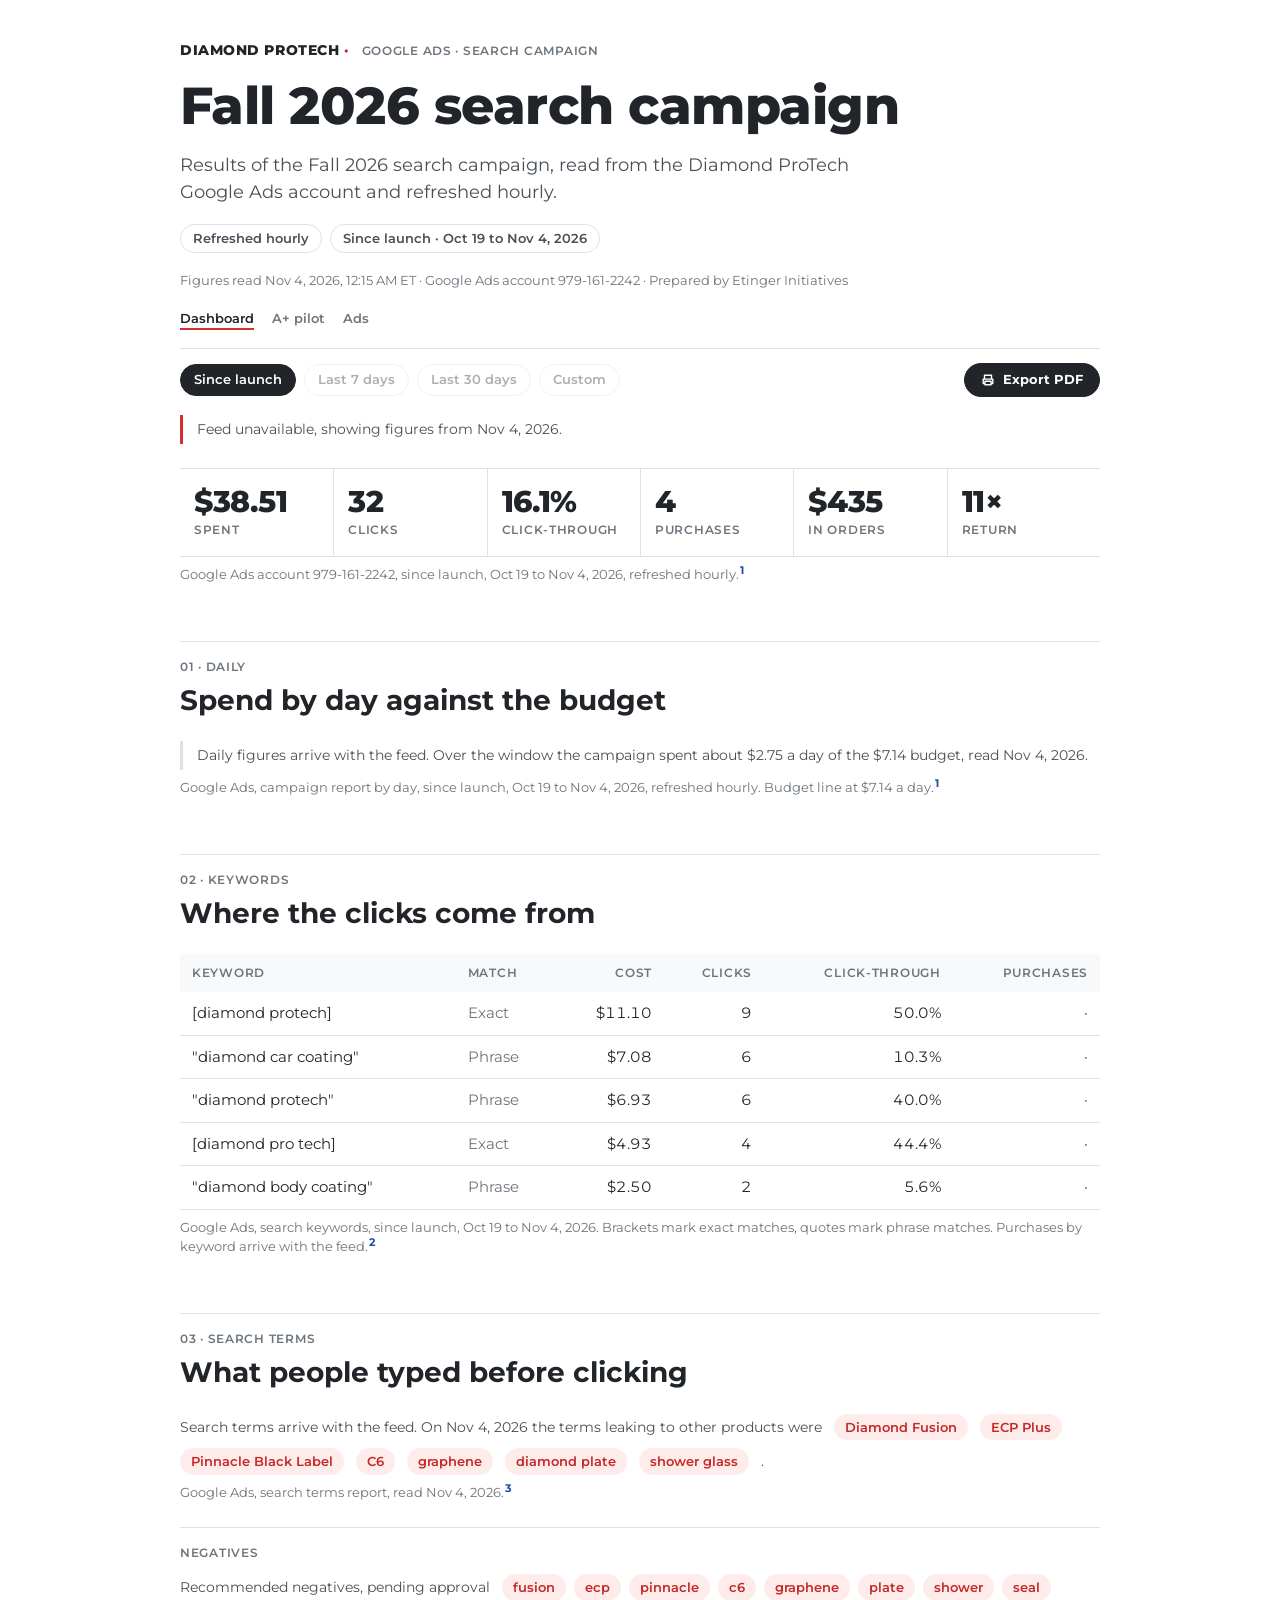
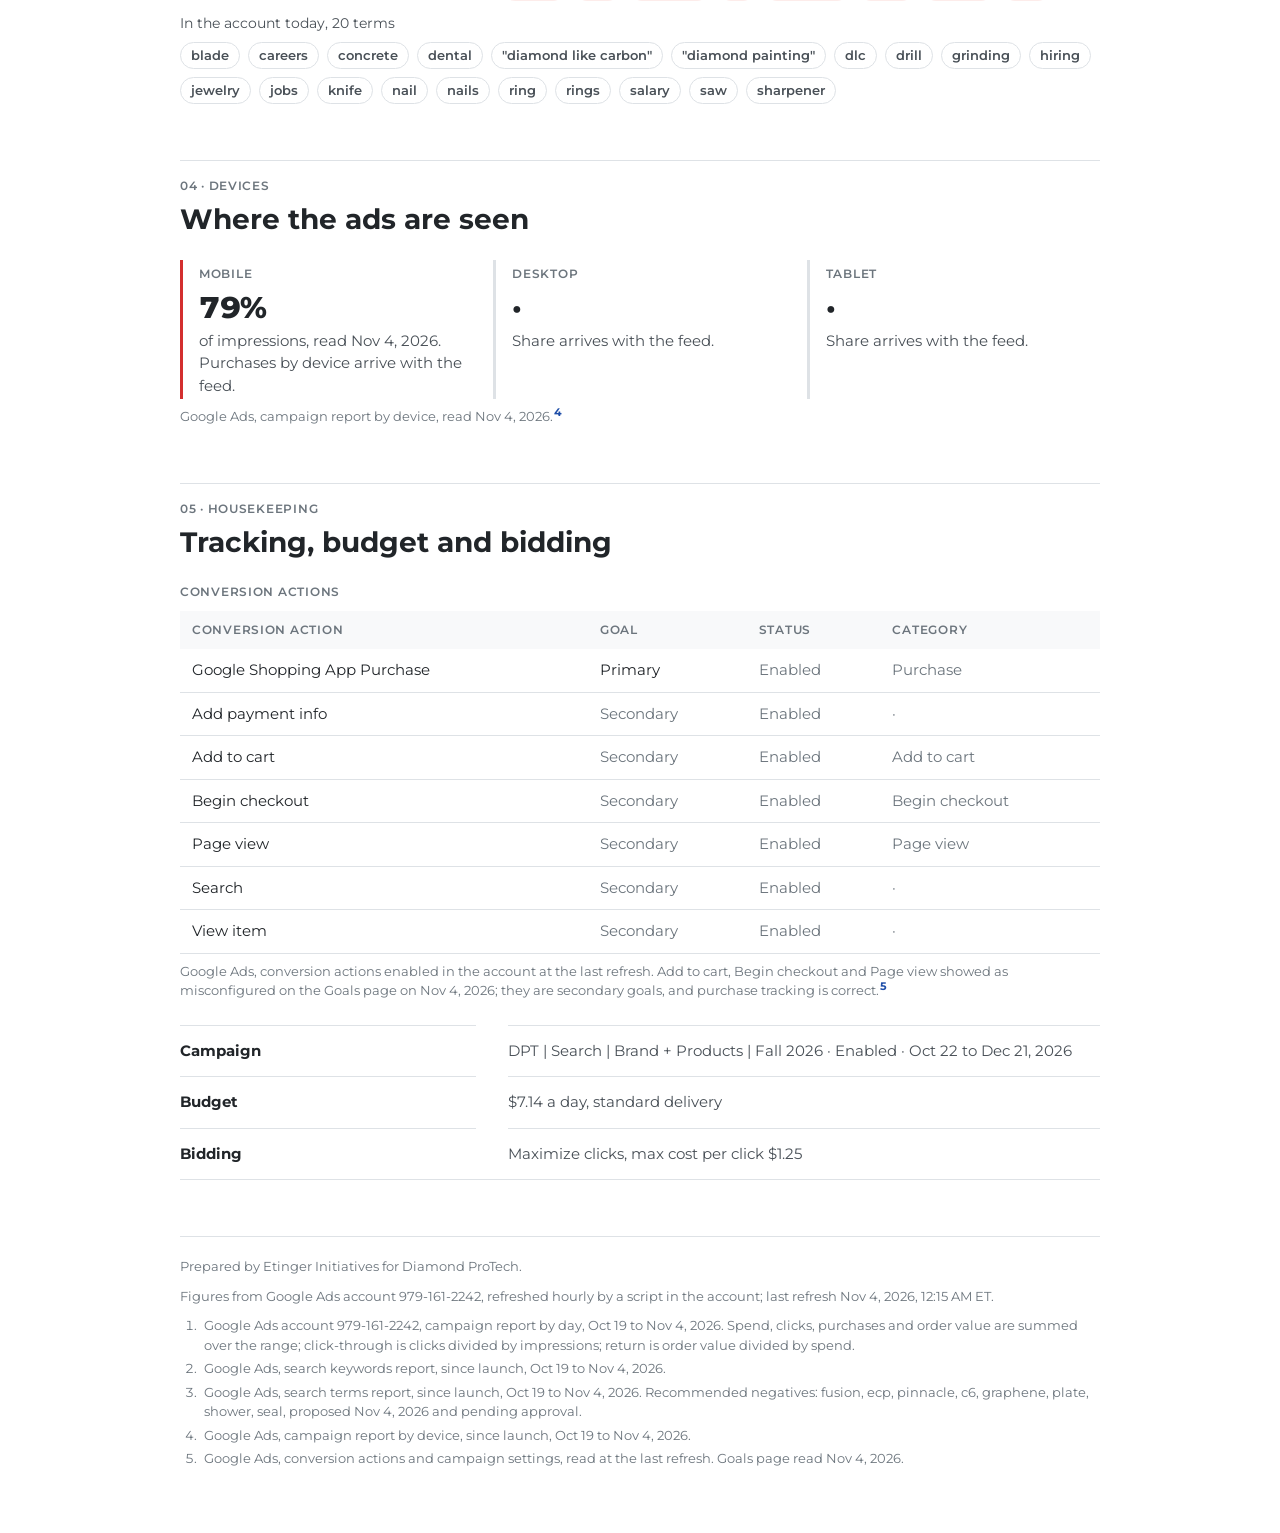
==== index.html @ d478bed5 "Dashboard, A+ pilot and Ads pages with the hourly feed function Co-Authored-By: Claude Fable 5.1 <no" ====
<!doctype html>
<html lang="en">
<head>
<meta charset="utf-8">
<meta name="viewport" content="width=device-width,initial-scale=1,viewport-fit=cover">
<meta name="robots" content="noindex,nofollow">
<title>Diamond ProTech Performance</title>
<link rel="preconnect" href="https://fonts.googleapis.com">
<link rel="preconnect" href="https://fonts.gstatic.com" crossorigin>
<link rel="stylesheet" href="https://fonts.googleapis.com/css2?family=Montserrat:wght@400;500;600;700;800&display=swap">
<link rel="stylesheet" href="/assets/dpt.css">
</head>
<body>
<table class="pt" role="presentation"><tfoot><tr><td></td></tr></tfoot><tbody><tr><td>
<main class="page">

  <header class="top">
    <div class="masthead">
      <div class="brand">
        <span class="wordmark">Diamond ProTech <span class="dot">·</span></span>
        <span class="label">Google Ads · Search campaign</span>
      </div>
      <h1>Fall 2026 search campaign</h1>
      <p class="lede">Results of the Fall 2026 search campaign, read from the Diamond ProTech Google Ads account and refreshed hourly.</p>
      <div class="pills">
        <span class="pill pill-quiet">Refreshed hourly</span>
        <span class="pill pill-quiet" id="pill-range">Since launch</span>
      </div>
      <p class="meta" id="meta">Last updated · Google Ads account 979-161-2242 · Prepared by Etinger Initiatives</p>
      <nav class="sitenav" aria-label="Pages">
        <a href="/" aria-current="page">Dashboard</a>
        <a href="/aplus/">A+ pilot</a>
        <a href="/ads/">Ads</a>
      </nav>
      <div class="controls">
        <div role="group" aria-label="Date range" class="pills" id="ranges">
          <button type="button" class="rangepill" data-range="launch" aria-pressed="true">Since launch</button>
          <button type="button" class="rangepill" data-range="d7" aria-pressed="false">Last 7 days</button>
          <button type="button" class="rangepill" data-range="d30" aria-pressed="false">Last 30 days</button>
          <button type="button" class="rangepill" data-range="custom" aria-pressed="false">Custom</button>
          <span class="custom" id="custom">
            <label>From <input type="date" class="datein" id="from"></label>
            <label>To <input type="date" class="datein" id="to"></label>
          </span>
        </div>
        <span class="spacer"></span>
        <button type="button" class="btn" id="export">
          <svg viewBox="0 0 16 16" aria-hidden="true" fill="none" stroke="currentColor" stroke-width="1.6" stroke-linecap="round" stroke-linejoin="round"><path d="M4 6V2.5h8V6M4 12H2.5V7h11v5H12M4.5 9.5h7v4h-7z"/></svg>
          Export PDF
        </button>
      </div>
      <p class="notice" id="notice" role="status"></p>
    </div>
    <div>
      <div class="kf" role="list" aria-label="Key figures" id="kf">
        <div role="listitem"><b id="kf-spent">·</b><span class="label">Spent</span></div>
        <div role="listitem"><b id="kf-clicks">·</b><span class="label">Clicks</span></div>
        <div role="listitem"><b id="kf-ctr">·</b><span class="label">Click-through</span></div>
        <div role="listitem"><b id="kf-purchases">·</b><span class="label">Purchases</span></div>
        <div role="listitem"><b id="kf-value">·</b><span class="label">In orders</span></div>
        <div role="listitem"><b id="kf-return">·</b><span class="label">Return</span></div>
      </div>
      <p class="source" id="kf-source">Google Ads account 979-161-2242, refreshed hourly.<sup class="fn"><a href="#fn1">1</a></sup></p>
    </div>
  </header>

  <section class="sec" id="daily">
    <div class="sec-head">
      <p class="label">01 · Daily</p>
      <h2>Spend by day against the budget</h2>
    </div>
    <div>
      <div class="chart" id="chart" aria-describedby="chart-source"></div>
      <div class="legend" id="legend">
        <span><i></i>Spend</span>
        <span><i class="dash"></i>Budget $7.14 a day</span>
        <span><i class="dot"></i>Purchases</span>
      </div>
      <p class="notice quiet" id="chart-note"></p>
      <p class="no-print" style="margin-top:8px"><button type="button" class="linkbtn" id="table-toggle">Show as table</button></p>
      <div class="table-wrap hidden" id="daily-table"></div>
      <p class="source" id="chart-source">Google Ads, campaign report by day, refreshed hourly.<sup class="fn"><a href="#fn1">1</a></sup></p>
    </div>
  </section>

  <section class="sec" id="keywords">
    <div class="sec-head">
      <p class="label">02 · Keywords</p>
      <h2>Where the clicks come from</h2>
    </div>
    <div>
      <div class="table-wrap" id="kw-table"></div>
      <p class="source" id="kw-source">Google Ads, search keywords. Brackets mark exact matches, quotes mark phrase matches.<sup class="fn"><a href="#fn2">2</a></sup></p>
    </div>
  </section>

  <section class="sec" id="terms">
    <div class="sec-head">
      <p class="label">03 · Search terms</p>
      <h2>What people typed before clicking</h2>
    </div>
    <div>
      <div class="table-wrap" id="st-table"></div>
      <p class="source" id="st-source">Google Ads, search terms, top terms by cost. A red chip marks a term that matches one of the recommended negatives.<sup class="fn"><a href="#fn3">3</a></sup></p>
    </div>
    <div class="hk">
      <p class="label">Negatives</p>
      <div class="hk-row" id="neg-recommended"></div>
      <div class="hk-row" id="neg-account"></div>
    </div>
  </section>

  <section class="sec" id="devices">
    <div class="sec-head">
      <p class="label">04 · Devices</p>
      <h2>Where the ads are seen</h2>
    </div>
    <div>
      <div class="stats" id="dev-stats"></div>
      <p class="source" id="dev-source">Google Ads, campaign report by device.<sup class="fn"><a href="#fn4">4</a></sup></p>
    </div>
  </section>

  <section class="sec" id="housekeeping">
    <div class="sec-head">
      <p class="label">05 · Housekeeping</p>
      <h2>Tracking, budget and bidding</h2>
    </div>
    <div>
      <p class="label table-title">Conversion actions</p>
      <div class="table-wrap" id="ca-table"></div>
      <p class="source">Google Ads, conversion actions enabled in the account at the last refresh. Add to cart, Begin checkout and Page view showed as misconfigured on the Goals page on Nov 4, 2026; they are secondary goals, and purchase tracking is correct.<sup class="fn"><a href="#fn5">5</a></sup></p>
    </div>
    <dl class="defs" id="campaign-defs"></dl>
  </section>

  <footer>
    <p>Prepared by Etinger Initiatives for Diamond ProTech.</p>
    <p id="foot-line">Figures from Google Ads account 979-161-2242, refreshed hourly by a script in the account.</p>
    <ol class="footnotes">
      <li id="fn1">Google Ads account 979-161-2242, campaign report by day, <span class="fn-range">the selected range</span>. Spend, clicks, purchases and order value are summed over the range; click-through is clicks divided by impressions; return is order value divided by spend.</li>
      <li id="fn2">Google Ads, search keywords report, <span class="fn-window">the selected range</span>.</li>
      <li id="fn3">Google Ads, search terms report, <span class="fn-window">the selected range</span>. Recommended negatives: fusion, ecp, pinnacle, c6, graphene, plate, shower, seal, proposed Nov 4, 2026 and pending approval.</li>
      <li id="fn4">Google Ads, campaign report by device, <span class="fn-window">the selected range</span>.</li>
      <li id="fn5">Google Ads, conversion actions and campaign settings, read at the last refresh. Goals page read Nov 4, 2026.</li>
    </ol>
  </footer>

</main>
</td></tr></tbody></table>
<div class="print-foot" aria-hidden="true"><span id="pf-left">Diamond ProTech Performance</span><span id="pf-right">Refreshed hourly from Google Ads account 979-161-2242</span></div>

<script>
(function () {
  'use strict';

  var CONFIG = {
    account: '979-161-2242',
    budgetPerDay: 7.14,
    recommended: ['fusion', 'ecp', 'pinnacle', 'c6', 'graphene', 'plate', 'shower', 'seal'],
    fallbackReadLabel: 'Nov 4, 2026'
  };

  // Built-in figures read in Google Ads on Nov 4, 2026, window Oct 19 to Nov 4. Same shape as /api/data.
  var FALLBACK = {
    meta: 'last_updated,2026-11-04 00:15 ET\naccount_id,979-161-2242\naccount_timezone,America/New_York\nstart_date,2026-10-19\nthrough_date,2026-11-04\n',
    daily: '',
    keywords: 'campaign.name,ad_group.name,ad_group_criterion.keyword.text,ad_group_criterion.keyword.match_type,ad_group_criterion.status,metrics.impressions,metrics.clicks,metrics.cost_micros,metrics.conversions,metrics.conversions_value\n' +
      '"DPT | Search | Brand + Products | Fall 2026",Ad group 1,diamond protech,EXACT,ENABLED,18,9,11100000,,\n' +
      '"DPT | Search | Brand + Products | Fall 2026",Ad group 1,diamond car coating,PHRASE,ENABLED,58,6,7080000,,\n' +
      '"DPT | Search | Brand + Products | Fall 2026",Ad group 1,diamond protech,PHRASE,ENABLED,15,6,6930000,,\n' +
      '"DPT | Search | Brand + Products | Fall 2026",Ad group 1,diamond pro tech,EXACT,ENABLED,9,4,4930000,,\n' +
      '"DPT | Search | Brand + Products | Fall 2026",Ad group 1,diamond body coating,PHRASE,ENABLED,36,2,2500000,,\n',
    search_terms: '',
    devices: '',
    campaigns: 'campaign.id,campaign.name,campaign.status,campaign.start_date,campaign.end_date,campaign.bidding_strategy_type,campaign.target_spend.cpc_bid_ceiling_micros,campaign_budget.amount_micros,campaign_budget.delivery_method\n' +
      '24381766319,"DPT | Search | Brand + Products | Fall 2026",ENABLED,2026-10-22,2026-12-21,MAXIMIZE_CLICKS,1250000,7140000,STANDARD\n',
    conversion_actions: 'conversion_action.name,conversion_action.status,conversion_action.type,conversion_action.primary_for_goal,conversion_action.category\n' +
      'Google Shopping App Purchase,ENABLED,,true,PURCHASE\nAdd to cart,ENABLED,,false,ADD_TO_CART\nBegin checkout,ENABLED,,false,BEGIN_CHECKOUT\nAdd payment info,ENABLED,,false,\nPage view,ENABLED,,false,PAGE_VIEW\nView item,ENABLED,,false,\nSearch,ENABLED,,false,\n',
    negatives: '',
    shared_negatives: 'shared_set.name,shared_criterion.keyword.text,shared_criterion.keyword.match_type\n' +
      ['jobs', 'careers', 'hiring', 'salary', 'diamond painting', 'jewelry', 'ring', 'rings', 'blade', 'drill', 'saw', 'grinding', 'concrete', 'dental', 'nail', 'nails', 'diamond like carbon', 'dlc', 'knife', 'sharpener']
        .map(function (t) { return '"DPT | Search negatives",' + t + ',' + (t.indexOf(' ') > -1 ? 'PHRASE' : 'BROAD'); }).join('\n') + '\n'
  };
  var FALLBACK_TOTALS = { impressions: 199, clicks: 32, cost: 38.51, conv: 4, value: 435 };
  var FALLBACK_DEVICES = { MOBILE: 0.79 };
  var FALLBACK_TERMS = ['Diamond Fusion', 'ECP Plus', 'Pinnacle Black Label', 'C6', 'graphene', 'diamond plate', 'shower glass'];

  // ---------- helpers ----------
  function $(id) { return document.getElementById(id); }
  function el(tag, attrs) {
    var n = document.createElement(tag);
    if (attrs) for (var k in attrs) {
      if (k === 'class') n.className = attrs[k];
      else if (k === 'text') n.textContent = attrs[k];
      else n.setAttribute(k, attrs[k]);
    }
    for (var i = 2; i < arguments.length; i++) {
      var c = arguments[i];
      if (c == null) continue;
      n.appendChild(c.nodeType ? c : document.createTextNode(String(c)));
    }
    return n;
  }
  function clear(n) { while (n.firstChild) n.removeChild(n.firstChild); return n; }
  var SVG = 'http://www.w3.org/2000/svg';
  function svg(tag, attrs) {
    var n = document.createElementNS(SVG, tag);
    if (attrs) for (var k in attrs) n.setAttribute(k, attrs[k]);
    return n;
  }

  function parseCSV(text) {
    var rows = [], row = [], field = '', q = false, i = 0, c;
    text = String(text || '');
    if (text.charCodeAt(0) === 0xFEFF) text = text.slice(1);
    while (i < text.length) {
      c = text[i];
      if (q) {
        if (c === '"') { if (text[i + 1] === '"') { field += '"'; i += 2; continue; } q = false; i++; continue; }
        field += c; i++; continue;
      }
      if (c === '"') { q = true; i++; continue; }
      if (c === ',') { row.push(field); field = ''; i++; continue; }
      if (c === '\r') { i++; continue; }
      if (c === '\n') { row.push(field); rows.push(row); row = []; field = ''; i++; continue; }
      field += c; i++;
    }
    if (field.length || row.length) { row.push(field); rows.push(row); }
    return rows.filter(function (r) { return r.some(function (v) { return String(v).trim() !== ''; }); });
  }
  function norm(h) { return String(h || '').trim().toLowerCase().replace(/^"|"$/g, '').replace(/\s+/g, ' '); }
  function objects(csv) {
    var rows = parseCSV(csv);
    if (rows.length < 2) return [];
    var head = rows[0].map(norm), out = [];
    for (var i = 1; i < rows.length; i++) {
      var o = {}, r = rows[i];
      for (var j = 0; j < head.length; j++) o[head[j]] = r[j] == null ? '' : String(r[j]).trim();
      out.push(o);
    }
    return out;
  }
  function keyOf(o, names) {
    var keys = Object.keys(o);
    for (var a = 0; a < names.length; a++) {
      var n = names[a];
      for (var b = 0; b < keys.length; b++) {
        var k = keys[b];
        if (k === n || k.slice(-(n.length + 1)) === '.' + n) return k;
      }
    }
    return null;
  }
  function get(o, names) { var k = keyOf(o, names); return k == null ? '' : o[k]; }
  function toNum(v) {
    if (v == null) return null;
    var s = String(v).trim();
    if (s === '' || s === '--') return null;
    s = s.replace(/[$,%\s]/g, '');
    var n = parseFloat(s);
    return isNaN(n) ? null : n;
  }
  function num(v) { var n = toNum(v); return n == null ? 0 : n; }
  function moneyOf(o, names) {
    var k = keyOf(o, names);
    if (k == null) return 0;
    var n = num(o[k]);
    return k.indexOf('micros') > -1 ? n / 1e6 : n;
  }
  var MONTHS = ['Jan', 'Feb', 'Mar', 'Apr', 'May', 'Jun', 'Jul', 'Aug', 'Sep', 'Oct', 'Nov', 'Dec'];
  function pad(n) { return (n < 10 ? '0' : '') + n; }
  function isoDate(v) {
    var s = String(v || '').trim(), m;
    if ((m = s.match(/^(\d{4})-(\d{1,2})-(\d{1,2})/))) return m[1] + '-' + pad(+m[2]) + '-' + pad(+m[3]);
    if ((m = s.match(/^(\d{1,2})\/(\d{1,2})\/(\d{4})/))) return m[3] + '-' + pad(+m[1]) + '-' + pad(+m[2]);
    if ((m = s.match(/^Date\((\d{4}),(\d{1,2}),(\d{1,2})/))) return m[1] + '-' + pad(+m[2] + 1) + '-' + pad(+m[3]);
    if ((m = s.match(/^(\d{4})(\d{2})(\d{2})$/))) return m[1] + '-' + m[2] + '-' + m[3];
    var d = new Date(s);
    if (!isNaN(d.getTime())) return d.getUTCFullYear() + '-' + pad(d.getUTCMonth() + 1) + '-' + pad(d.getUTCDate());
    return '';
  }
  function addDays(iso, n) {
    var p = iso.split('-').map(Number);
    var d = new Date(Date.UTC(p[0], p[1] - 1, p[2] + n));
    return d.getUTCFullYear() + '-' + pad(d.getUTCMonth() + 1) + '-' + pad(d.getUTCDate());
  }
  function daysBetween(a, b) {
    var pa = a.split('-').map(Number), pb = b.split('-').map(Number);
    return Math.round((Date.UTC(pb[0], pb[1] - 1, pb[2]) - Date.UTC(pa[0], pa[1] - 1, pa[2])) / 86400000);
  }
  function dShort(iso) { var p = iso.split('-'); return MONTHS[+p[1] - 1] + ' ' + (+p[2]); }
  function dLong(iso) { var p = iso.split('-'); return MONTHS[+p[1] - 1] + ' ' + (+p[2]) + ', ' + p[0]; }
  function rangeText(from, to) {
    if (!from || !to) return '';
    if (from === to) return dLong(from);
    return from.slice(0, 4) === to.slice(0, 4) ? dShort(from) + ' to ' + dLong(to) : dLong(from) + ' to ' + dLong(to);
  }
  function money(v, cents) {
    var n = Math.round(v * 100) / 100;
    var opts = (cents === false && Math.abs(n - Math.round(n)) < 0.005) ? { minimumFractionDigits: 0, maximumFractionDigits: 0 } : { minimumFractionDigits: 2, maximumFractionDigits: 2 };
    return (n < 0 ? '-$' : '$') + Math.abs(n).toLocaleString('en-US', opts);
  }
  function int(v) { return Math.round(v).toLocaleString('en-US'); }
  function count(v) { return Math.abs(v - Math.round(v)) < 0.05 ? int(v) : (Math.round(v * 10) / 10).toLocaleString('en-US'); }
  function pct(v, d) { if (v == null || !isFinite(v)) return '·'; var f = Math.pow(10, d == null ? 1 : d); return (Math.round(v * 100 * f) / f).toLocaleString('en-US', { minimumFractionDigits: d == null ? 1 : d, maximumFractionDigits: d == null ? 1 : d }) + '%'; }
  function ratio(v) { if (v == null || !isFinite(v)) return '·'; return (v >= 10 ? Math.round(v) : Math.round(v * 10) / 10) + '×'; }
  function humanize(s) {
    s = String(s || '').trim();
    if (!s) return '';
    return s.toLowerCase().replace(/_/g, ' ').replace(/^./, function (c) { return c.toUpperCase(); });
  }
  function fmtStamp(raw) {
    var m = String(raw || '').match(/^(\d{4})-(\d{2})-(\d{2})[ T](\d{1,2}):(\d{2})/);
    if (!m) return raw || '';
    var h = +m[4], ap = h >= 12 ? 'PM' : 'AM';
    h = h % 12; if (h === 0) h = 12;
    return dLong(m[1] + '-' + m[2] + '-' + m[3]) + ', ' + h + ':' + m[5] + ' ' + ap + ' ET';
  }
  function stampAgeMinutes(raw) {
    var m = String(raw || '').match(/^(\d{4})-(\d{2})-(\d{2})[ T](\d{1,2}):(\d{2})/);
    if (!m) return null;
    try {
      var parts = new Intl.DateTimeFormat('en-US', { timeZone: 'America/New_York', year: 'numeric', month: '2-digit', day: '2-digit', hour: '2-digit', minute: '2-digit', hour12: false }).formatToParts(new Date());
      var v = {};
      parts.forEach(function (p) { v[p.type] = p.value; });
      var now = Date.UTC(+v.year, +v.month - 1, +v.day, +v.hour % 24, +v.minute);
      var then = Date.UTC(+m[1], +m[2] - 1, +m[3], +m[4], +m[5]);
      return Math.round((now - then) / 60000);
    } catch (e) { return null; }
  }

  // ---------- model ----------
  var model = null;
  var range = { kind: 'launch', from: '', to: '' };

  function buildModel(raw, fallback) {
    var metaRows = parseCSV(raw.meta || ''), meta = {};
    metaRows.forEach(function (r) { if (r.length >= 2) meta[norm(r[0])] = String(r[1]).trim(); });

    var daily = objects(raw.daily || '').map(function (r) {
      return {
        date: isoDate(get(r, ['segments.date', 'date', 'day'])),
        campaign: get(r, ['campaign.name', 'campaign']),
        impressions: num(get(r, ['metrics.impressions', 'impressions', 'impr.'])),
        clicks: num(get(r, ['metrics.clicks', 'clicks'])),
        cost: moneyOf(r, ['metrics.cost_micros', 'cost_micros', 'cost']),
        conv: num(get(r, ['metrics.conversions', 'conversions'])),
        value: num(get(r, ['metrics.conversions_value', 'conversions_value', 'conv. value']))
      };
    }).filter(function (d) { return d.date; }).sort(function (a, b) { return a.date < b.date ? -1 : 1; });

    function metricRows(csv, extra) {
      return objects(csv || '').map(function (r) {
        var o = {
          date: isoDate(get(r, ['segments.date', 'date'])),
          impressions: num(get(r, ['metrics.impressions', 'impressions'])),
          clicks: num(get(r, ['metrics.clicks', 'clicks'])),
          cost: moneyOf(r, ['metrics.cost_micros', 'cost_micros', 'cost']),
          conv: toNum(get(r, ['metrics.conversions', 'conversions'])),
          value: num(get(r, ['metrics.conversions_value', 'conversions_value']))
        };
        extra(o, r);
        return o;
      });
    }
    var keywords = metricRows(raw.keywords, function (o, r) {
      o.text = get(r, ['ad_group_criterion.keyword.text', 'keyword.text', 'keyword']);
      o.match = get(r, ['ad_group_criterion.keyword.match_type', 'keyword.match_type', 'match type', 'match_type']).toUpperCase();
      o.status = get(r, ['ad_group_criterion.status', 'status']);
    }).filter(function (o) { return o.text; });
    var terms = metricRows(raw.search_terms, function (o, r) {
      o.term = get(r, ['search_term_view.search_term', 'search_term', 'search term']);
      o.keyword = get(r, ['segments.keyword.info.text', 'keyword.info.text', 'keyword']);
      o.match = get(r, ['segments.keyword.info.match_type', 'keyword.info.match_type', 'match_type']).toUpperCase();
    }).filter(function (o) { return o.term; });
    var devices = metricRows(raw.devices, function (o, r) {
      o.device = get(r, ['segments.device', 'device']).toUpperCase();
    }).filter(function (o) { return o.device; });

    var campaigns = objects(raw.campaigns || '').map(function (r) {
      return {
        id: get(r, ['campaign.id', 'id']),
        name: get(r, ['campaign.name', 'name']),
        status: get(r, ['campaign.status', 'status']),
        start: isoDate(get(r, ['campaign.start_date', 'start_date'])),
        end: isoDate(get(r, ['campaign.end_date', 'end_date'])),
        bidding: get(r, ['campaign.bidding_strategy_type', 'bidding_strategy_type']),
        cpcCap: moneyOf(r, ['campaign.target_spend.cpc_bid_ceiling_micros', 'cpc_bid_ceiling_micros']),
        budget: moneyOf(r, ['campaign_budget.amount_micros', 'amount_micros', 'budget']),
        delivery: get(r, ['campaign_budget.delivery_method', 'delivery_method'])
      };
    }).filter(function (c) { return c.name; });
    var actions = objects(raw.conversion_actions || '').map(function (r) {
      return {
        name: get(r, ['conversion_action.name', 'name']),
        status: get(r, ['conversion_action.status', 'status']),
        type: get(r, ['conversion_action.type', 'type']),
        primary: /^(true|yes|1|primary)$/i.test(get(r, ['conversion_action.primary_for_goal', 'primary_for_goal', 'primary'])),
        category: get(r, ['conversion_action.category', 'category'])
      };
    }).filter(function (a) { return a.name; });
    var negatives = objects(raw.negatives || '').map(function (r) {
      return { text: get(r, ['campaign_criterion.keyword.text', 'keyword.text', 'keyword']), match: get(r, ['campaign_criterion.keyword.match_type', 'match_type']).toUpperCase(), where: get(r, ['campaign.name']) || 'campaign' };
    }).concat(objects(raw.shared_negatives || '').map(function (r) {
      return { text: get(r, ['shared_criterion.keyword.text', 'keyword.text', 'keyword']), match: get(r, ['shared_criterion.keyword.match_type', 'match_type']).toUpperCase(), where: get(r, ['shared_set.name']) || 'shared list' };
    })).filter(function (n) { return n.text; });

    var dates = daily.map(function (d) { return d.date; });
    var start = isoDate(meta.start_date) || (dates.length ? dates[0] : '2026-10-19');
    var through = isoDate(meta.through_date) || (dates.length ? dates[dates.length - 1] : start);
    var budget = CONFIG.budgetPerDay;
    campaigns.forEach(function (c) { if (c.budget > 0 && /ENABLED/i.test(c.status || 'ENABLED')) budget = c.budget; });
    if (campaigns.length === 1 && campaigns[0].budget > 0) budget = campaigns[0].budget;

    return {
      fallback: !!fallback, meta: meta, lastUpdated: meta.last_updated || '', start: start, through: through, budget: budget,
      daily: daily, keywords: keywords, terms: terms, devices: devices, campaigns: campaigns, actions: actions, negatives: negatives,
      dated: { keywords: keywords.some(function (k) { return k.date; }), terms: terms.some(function (k) { return k.date; }), devices: devices.some(function (k) { return k.date; }) }
    };
  }

  function resolveRange(kind) {
    var to = model.through, from = model.start, r = { kind: kind, from: from, to: to, label: 'Since launch' };
    if (kind === 'd7') { r.from = addDays(to, -6); r.label = 'Last 7 days'; }
    if (kind === 'd30') { r.from = addDays(to, -29); r.label = 'Last 30 days'; }
    if (kind === 'custom') {
      var f = isoDate($('from').value), t = isoDate($('to').value);
      if (f && t && f <= t) { r.from = f; r.to = t; } else { r.from = from; r.to = to; }
      r.label = 'Custom range';
    }
    if (r.from < model.start) r.from = model.start;
    if (r.to > model.through) r.to = model.through;
    if (r.from > r.to) r.from = r.to;
    return r;
  }
  function inRange(d) { return d >= range.from && d <= range.to; }
  function sum(rows) {
    var t = { impressions: 0, clicks: 0, cost: 0, conv: 0, value: 0, convKnown: false };
    rows.forEach(function (r) {
      t.impressions += r.impressions || 0; t.clicks += r.clicks || 0; t.cost += r.cost || 0; t.value += r.value || 0;
      if (r.conv != null) { t.conv += r.conv; t.convKnown = true; }
    });
    return t;
  }
  function sliced(rows, dated) { return dated ? rows.filter(function (r) { return inRange(r.date); }) : rows; }
  function groupBy(rows, keyFn, init) {
    var map = {}, order = [];
    rows.forEach(function (r) {
      var k = keyFn(r);
      if (!map[k]) { map[k] = init(r); map[k].rows = []; order.push(k); }
      map[k].rows.push(r);
    });
    return order.map(function (k) { var g = map[k]; var t = sum(g.rows); for (var p in t) g[p] = t[p]; return g; });
  }
  function isLaunch() { return range.from === model.start && range.to === model.through; }
  function windowText() { return isLaunch() ? 'since launch, ' + rangeText(model.start, model.through) : rangeText(range.from, range.to); }

  // ---------- rendering ----------
  function renderAll() {
    range = resolveRange(range.kind);
    var dailyRows = model.daily.filter(function (d) { return inRange(d.date); });
    var totals = (model.daily.length ? sum(dailyRows) : null);
    if (!totals && model.fallback && isLaunch()) totals = { impressions: FALLBACK_TOTALS.impressions, clicks: FALLBACK_TOTALS.clicks, cost: FALLBACK_TOTALS.cost, conv: FALLBACK_TOTALS.conv, value: FALLBACK_TOTALS.value, convKnown: true };
    if (!totals) totals = { impressions: 0, clicks: 0, cost: 0, conv: 0, value: 0, convKnown: true };

    renderMeta();
    renderKF(totals);
    renderChart(dailyRows);
    renderKeywords();
    renderTerms();
    renderDevices();
    renderHousekeeping();
    renderFootnotes();
    $('pill-range').textContent = range.label + ' · ' + rangeText(range.from, range.to);
    $('pf-left').textContent = 'Diamond ProTech Performance · ' + rangeText(range.from, range.to);
  }

  function renderMeta() {
    var stamp = model.fallback ? 'Figures read ' + fmtStamp(model.lastUpdated) : 'Last updated ' + fmtStamp(model.lastUpdated);
    $('meta').textContent = stamp + ' · Google Ads account ' + CONFIG.account + ' · Prepared by Etinger Initiatives';
    $('foot-line').textContent = 'Figures from Google Ads account ' + CONFIG.account + ', refreshed hourly by a script in the account; last refresh ' + fmtStamp(model.lastUpdated) + '.';
    $('pf-right').textContent = 'Refreshed hourly from Google Ads account ' + CONFIG.account + ' · last refresh ' + fmtStamp(model.lastUpdated) + ' · Prepared by Etinger Initiatives';
    var notice = $('notice');
    notice.className = 'notice';
    notice.textContent = '';
    if (model.fallback) {
      notice.textContent = 'Feed unavailable, showing figures from ' + CONFIG.fallbackReadLabel + '.';
      notice.classList.add('on');
    } else {
      var age = stampAgeMinutes(model.lastUpdated);
      if (age != null && age > 180) {
        notice.textContent = 'The last refresh was ' + Math.round(age / 60) + ' hours ago. The feed refreshes hourly, so the script in the account may need a look.';
        notice.classList.add('on', 'quiet');
      }
    }
  }

  function renderKF(t) {
    $('kf-spent').textContent = money(t.cost);
    $('kf-clicks').textContent = int(t.clicks);
    $('kf-ctr').textContent = t.impressions ? pct(t.clicks / t.impressions) : '·';
    $('kf-purchases').textContent = t.convKnown ? count(t.conv) : '·';
    $('kf-value').textContent = money(t.value, false);
    $('kf-return').textContent = t.cost > 0 ? ratio(t.value / t.cost) : '·';
    $('kf-source').firstChild.textContent = 'Google Ads account ' + CONFIG.account + ', ' + windowText() + ', refreshed hourly.';
  }

  function renderChart(rows) {
    var host = clear($('chart'));
    var note = $('chart-note');
    note.className = 'notice quiet';
    note.textContent = '';
    clear($('daily-table')).classList.add('hidden');
    $('table-toggle').textContent = 'Show as table';
    $('chart-source').firstChild.textContent = 'Google Ads, campaign report by day, ' + windowText() + ', refreshed hourly. Budget line at ' + money(model.budget) + ' a day.';

    if (!model.daily.length) {
      $('legend').classList.add('hidden');
      $('table-toggle').parentNode.classList.add('hidden');
      note.textContent = model.fallback
        ? 'Daily figures arrive with the feed. Over the window the campaign spent about $2.75 a day of the ' + money(model.budget) + ' budget, read ' + CONFIG.fallbackReadLabel + '.'
        : 'No daily rows in the feed yet.';
      note.classList.add('on');
      return;
    }
    $('legend').classList.remove('hidden');
    $('table-toggle').parentNode.classList.remove('hidden');

    var byDate = {};
    rows.forEach(function (r) {
      var d = byDate[r.date] || (byDate[r.date] = { date: r.date, impressions: 0, clicks: 0, cost: 0, conv: 0, value: 0 });
      d.impressions += r.impressions; d.clicks += r.clicks; d.cost += r.cost; d.conv += r.conv; d.value += r.value;
    });
    var days = [];
    for (var i = 0; i <= daysBetween(range.from, range.to); i++) {
      var iso = addDays(range.from, i);
      days.push(byDate[iso] || { date: iso, impressions: 0, clicks: 0, cost: 0, conv: 0, value: 0 });
    }
    host._days = days;

    var W = Math.max(300, host.clientWidth || 880), isPrint = window.matchMedia && window.matchMedia('print').matches;
    if (isPrint) W = Math.min(W, 680);
    var L = 44, R = 10, top = 14, plotH = 170, plotBottom = top + plotH, labelY = plotBottom + 20, trackY = plotBottom + 50, H = trackY + 16;
    var plotW = W - L - R, n = days.length, band = plotW / n;
    var barW = Math.min(24, Math.max(2, band - 2));
    var maxSpend = Math.max.apply(null, days.map(function (d) { return d.cost; }).concat([model.budget]));
    var yMax = niceCeil(maxSpend * 1.15);
    var step = niceStep(yMax);
    function y(v) { return plotBottom - (v / yMax) * plotH; }
    function x(i) { return L + i * band; }

    var s = svg('svg', { viewBox: '0 0 ' + W + ' ' + H, width: W, height: H, role: 'img', 'aria-label': 'Daily spend as bars against the budget line, with purchases as dots under each day' });
    // gridlines and y ticks
    for (var v = 0; v <= yMax + 1e-9; v += step) {
      s.appendChild(svg('line', { class: 'grid', x1: L, x2: W - R, y1: y(v), y2: y(v) }));
      var tick = svg('text', { class: 'axis num', x: L - 6, y: y(v) + 4, 'text-anchor': 'end' });
      tick.textContent = money(v, false);
      s.appendChild(tick);
    }
    // bars
    var peak = -1, peakV = 0;
    days.forEach(function (d, i) { if (d.cost > peakV) { peakV = d.cost; peak = i; } });
    days.forEach(function (d, i) {
      var g = svg('g');
      var hit = svg('rect', { class: 'hit', x: x(i), y: top - 8, width: band, height: H - top, tabindex: '0', role: 'img',
        'aria-label': dLong(d.date) + ': spent ' + money(d.cost) + ', ' + int(d.clicks) + ' clicks, ' + count(d.conv) + ' purchases, ' + money(d.value, false) + ' in orders' });
      g.appendChild(hit);
      var bx = x(i) + (band - barW) / 2, by = y(d.cost), h = plotBottom - by;
      var r = Math.min(4, barW / 2, h);
      var path = h <= 0 ? '' : 'M' + bx + ',' + plotBottom + ' L' + bx + ',' + (by + r) + ' Q' + bx + ',' + by + ' ' + (bx + r) + ',' + by + ' L' + (bx + barW - r) + ',' + by + ' Q' + (bx + barW) + ',' + by + ' ' + (bx + barW) + ',' + (by + r) + ' L' + (bx + barW) + ',' + plotBottom + ' Z';
      var bar = svg('path', { class: 'bar', d: path });
      g.appendChild(bar);
      if (i === peak && peakV > 0 && band >= 18) {
        var lbl = svg('text', { class: 'peak num', x: bx + barW / 2, y: by - 6, 'text-anchor': 'middle' });
        lbl.textContent = money(d.cost);
        s.appendChild(lbl);
      }
      // purchases dots under the day
      var c = Math.round(d.conv);
      if (d.conv > 0 && c === 0) c = 1;
      var shown = Math.min(c, 3);
      for (var k = 0; k < shown; k++) g.appendChild(svg('circle', { class: 'dot', cx: x(i) + band / 2, cy: trackY - k * 9, r: 4 }));
      if (c > 3) { var more = svg('text', { class: 'axis num', x: x(i) + band / 2 + 7, y: trackY + 4 }); more.textContent = c; g.appendChild(more); }
      hit.addEventListener('mouseenter', function () { showTip(d, i); bar.classList.add('on'); });
      hit.addEventListener('mouseleave', function () { hideTip(); bar.classList.remove('on'); });
      hit.addEventListener('focus', function () { showTip(d, i); bar.classList.add('on'); });
      hit.addEventListener('blur', function () { hideTip(); bar.classList.remove('on'); });
      s.appendChild(g);
    });
    // budget line
    s.appendChild(svg('line', { class: 'budget', x1: L, x2: W - R, y1: y(model.budget), y2: y(model.budget) }));
    var bl = svg('text', { class: 'budget-label num', x: W - R, y: y(model.budget) - 5, 'text-anchor': 'end' });
    bl.textContent = 'Budget ' + money(model.budget);
    s.appendChild(bl);
    // baseline
    s.appendChild(svg('line', { class: 'grid', x1: L, x2: W - R, y1: plotBottom, y2: plotBottom }));
    // x labels
    var every = Math.max(1, Math.ceil(46 / band)), lastLabelX = -1e9;
    days.forEach(function (d, i) {
      var isLast = i === n - 1;
      if (i % every !== 0 && !isLast) return;
      var cx = x(i) + band / 2;
      if (isLast && cx - lastLabelX < 40) return;
      var t = svg('text', { class: 'axis', x: cx, y: labelY, 'text-anchor': 'middle' });
      t.textContent = dShort(d.date);
      s.appendChild(t);
      lastLabelX = cx;
    });
    host.appendChild(s);

    var tip = el('div', { class: 'tip', role: 'status' });
    host.appendChild(tip);
    function showTip(d, i) {
      clear(tip);
      tip.appendChild(el('b', { text: dLong(d.date) }));
      [['Spent', money(d.cost)], ['Clicks', int(d.clicks)], ['Impressions', int(d.impressions)], ['Purchases', count(d.conv)], ['In orders', money(d.value, false)]].forEach(function (p) {
        tip.appendChild(el('div', null, el('span', { text: p[0] }), el('strong', { class: 'num', text: p[1] })));
      });
      tip.classList.add('on');
      var cx = (x(i) + band / 2) * (host.clientWidth / W), tw = tip.offsetWidth;
      var left = Math.max(0, Math.min(host.clientWidth - tw, cx - tw / 2));
      tip.style.left = left + 'px';
      tip.style.top = Math.max(0, (y(d.cost) * (host.clientWidth / W)) - tip.offsetHeight - 10) + 'px';
    }
    function hideTip() { tip.classList.remove('on'); }
  }
  function niceCeil(v) {
    if (v <= 0) return 1;
    var p = Math.pow(10, Math.floor(Math.log10(v)));
    var f = v / p;
    var m = f <= 1 ? 1 : f <= 2 ? 2 : f <= 2.5 ? 2.5 : f <= 5 ? 5 : 10;
    return m * p;
  }
  function niceStep(max) {
    var raw = max / 4, p = Math.pow(10, Math.floor(Math.log10(raw))), f = raw / p;
    var m = f <= 1 ? 1 : f <= 2 ? 2 : f <= 2.5 ? 2.5 : f <= 5 ? 5 : 10;
    return m * p;
  }
  function renderDailyTable() {
    var host = clear($('daily-table')), days = $('chart')._days || [];
    var tbl = el('table'), thead = el('thead'), tr = el('tr');
    [['Date', ''], ['Spent', 'num'], ['Impressions', 'num'], ['Clicks', 'num'], ['Purchases', 'num'], ['In orders', 'num']].forEach(function (h) { tr.appendChild(el('th', { class: h[1], text: h[0] })); });
    thead.appendChild(tr); tbl.appendChild(thead);
    var tb = el('tbody');
    days.forEach(function (d) {
      tb.appendChild(el('tr', null, el('td', { text: dLong(d.date) }), el('td', { class: 'num', text: money(d.cost) }), el('td', { class: 'num', text: int(d.impressions) }), el('td', { class: 'num', text: int(d.clicks) }), el('td', { class: 'num', text: count(d.conv) }), el('td', { class: 'num', text: money(d.value, false) })));
    });
    tbl.appendChild(tb);
    host.appendChild(tbl);
  }

  function matchText(text, match) {
    if (match === 'EXACT') return '[' + text + ']';
    if (match === 'PHRASE') return '"' + text + '"';
    return text;
  }
  function matchWord(match) { return match === 'EXACT' ? 'Exact' : match === 'PHRASE' ? 'Phrase' : match === 'BROAD' ? 'Broad' : humanize(match); }

  function table(headers, rows, emptyText) {
    var tbl = el('table'), thead = el('thead'), tr = el('tr');
    headers.forEach(function (h) { tr.appendChild(el('th', { class: h[1] || '', text: h[0] })); });
    thead.appendChild(tr); tbl.appendChild(thead);
    var tb = el('tbody');
    if (!rows.length) tb.appendChild(el('tr', { class: 'empty' }, el('td', { colspan: String(headers.length), text: emptyText })));
    rows.forEach(function (r) { tb.appendChild(r); });
    tbl.appendChild(tb);
    return tbl;
  }
  function cell(text, cls) { return el('td', { class: cls || '', text: text }); }

  function renderKeywords() {
    var rows = sliced(model.keywords, model.dated.keywords);
    var groups = groupBy(rows, function (r) { return r.match + '|' + r.text.toLowerCase(); }, function (r) { return { text: r.text, match: r.match }; })
      .filter(function (g) { return g.impressions > 0 || g.cost > 0 || g.clicks > 0; })
      .sort(function (a, b) { return b.cost - a.cost || b.clicks - a.clicks; });
    var trs = groups.map(function (g) {
      return el('tr', null, cell(matchText(g.text, g.match)), cell(matchWord(g.match), 'muted'), cell(money(g.cost), 'num'), cell(int(g.clicks), 'num'),
        cell(g.impressions ? pct(g.clicks / g.impressions) : '·', 'num'), cell(g.convKnown ? count(g.conv) : '·', 'num'));
    });
    clear($('kw-table')).appendChild(table([['Keyword'], ['Match'], ['Cost', 'num'], ['Clicks', 'num'], ['Click-through', 'num'], ['Purchases', 'num']], trs, 'No keyword figures in this range.'));
    var scope = model.dated.keywords ? windowText() : 'since launch, ' + rangeText(model.start, model.through);
    var extra = model.fallback && !groups.some(function (g) { return g.convKnown; }) ? ' Purchases by keyword arrive with the feed.' : '';
    $('kw-source').firstChild.textContent = 'Google Ads, search keywords, ' + scope + '. Brackets mark exact matches, quotes mark phrase matches.' + extra;
  }

  function negHits(term) {
    var t = String(term || '').toLowerCase();
    return CONFIG.recommended.filter(function (w) { return new RegExp('(^|[^a-z0-9])' + w + '([^a-z0-9]|$)', 'i').test(t); });
  }
  function renderTerms() {
    var host = clear($('st-table'));
    var rows = sliced(model.terms, model.dated.terms);
    var scope = model.dated.terms ? windowText() : 'since launch, ' + rangeText(model.start, model.through);
    if (!model.terms.length && model.fallback) {
      var p = el('p', { class: 'caption' }, 'Search terms arrive with the feed. On ' + CONFIG.fallbackReadLabel + ' the terms leaking to other products were ');
      FALLBACK_TERMS.forEach(function (t, i) {
        p.appendChild(el('span', { class: 'chip chip-neg', text: t }));
        p.appendChild(document.createTextNode(i < FALLBACK_TERMS.length - 1 ? ' ' : '.'));
      });
      p.className = 'hk-row';
      host.appendChild(p);
      $('st-source').firstChild.textContent = 'Google Ads, search terms report, read ' + CONFIG.fallbackReadLabel + '.';
    } else {
      var groups = groupBy(rows, function (r) { return r.term.toLowerCase(); }, function (r) { return { term: r.term, keyword: r.keyword, match: r.match }; })
        .sort(function (a, b) { return b.cost - a.cost || b.clicks - a.clicks || b.impressions - a.impressions; }).slice(0, 12);
      var trs = groups.map(function (g) {
        var td = cell(g.term);
        negHits(g.term).forEach(function (w) { td.appendChild(el('span', { class: 'chip chip-neg chip-sm', text: w })); });
        return el('tr', null, td, cell(g.keyword ? matchText(g.keyword, g.match) : '·', 'muted'), cell(money(g.cost), 'num'), cell(int(g.clicks), 'num'), cell(g.convKnown ? count(g.conv) : '·', 'num'));
      });
      host.appendChild(table([['Search term'], ['Matched keyword'], ['Cost', 'num'], ['Clicks', 'num'], ['Purchases', 'num']], trs, 'No search terms in this range.'));
      $('st-source').firstChild.textContent = 'Google Ads, search terms, top terms by cost, ' + scope + '. A red chip marks a term that matches one of the recommended negatives.';
    }
    // recommended negatives: which are in the account already
    var inAccount = {};
    model.negatives.forEach(function (n) { inAccount[n.text.toLowerCase()] = true; });
    var rec = clear($('neg-recommended'));
    rec.appendChild(el('span', { text: 'Recommended negatives, pending approval' }));
    var chips = el('span', { class: 'chips' });
    CONFIG.recommended.forEach(function (w) {
      var done = !!inAccount[w];
      chips.appendChild(el('span', { class: 'chip ' + (done ? 'chip-ok' : 'chip-neg'), text: done ? w + ' ✓' : w, title: done ? 'Added to the account' : 'Pending approval' }));
    });
    rec.appendChild(chips);
    var acc = clear($('neg-account'));
    if (model.negatives.length) {
      acc.appendChild(el('span', { text: 'In the account today, ' + model.negatives.length + ' terms' }));
      var c2 = el('span', { class: 'chips' });
      model.negatives.slice().sort(function (a, b) { return a.text.localeCompare(b.text); }).forEach(function (n) { c2.appendChild(el('span', { class: 'chip', text: matchText(n.text, n.match) })); });
      acc.appendChild(c2);
    } else {
      acc.appendChild(el('span', { text: 'No negatives found in the feed.' }));
    }
  }

  function renderDevices() {
    var host = clear($('dev-stats'));
    var rows = sliced(model.devices, model.dated.devices);
    var scope = model.dated.devices ? windowText() : 'since launch, ' + rangeText(model.start, model.through);
    var names = { MOBILE: 'Mobile', DESKTOP: 'Desktop', TABLET: 'Tablet' };
    var order = ['MOBILE', 'DESKTOP', 'TABLET'];
    if (!model.devices.length && model.fallback) {
      order.forEach(function (k) {
        var share = FALLBACK_DEVICES[k];
        var block = el('div', { class: 'stat' + (k === 'MOBILE' ? ' hot' : '') }, el('span', { class: 'label', text: names[k] }),
          el('b', { class: 'num', text: share != null ? pct(share, 0) : '·' }),
          el('p', { text: share != null ? 'of impressions, read ' + CONFIG.fallbackReadLabel + '. Purchases by device arrive with the feed.' : 'Share arrives with the feed.' }));
        host.appendChild(block);
      });
      $('dev-source').firstChild.textContent = 'Google Ads, campaign report by device, read ' + CONFIG.fallbackReadLabel + '.';
      return;
    }
    var groups = groupBy(rows, function (r) { return r.device; }, function (r) { return { device: r.device }; });
    var total = sum(rows), hot = '', hotV = -1, other = { impressions: 0, conv: 0 };
    groups.forEach(function (g) { if (order.indexOf(g.device) < 0) { other.impressions += g.impressions; other.conv += g.conv; } else if (g.impressions > hotV) { hotV = g.impressions; hot = g.device; } });
    order.forEach(function (k) {
      var g = groups.filter(function (x) { return x.device === k; })[0] || { impressions: 0, clicks: 0, cost: 0, conv: 0, value: 0 };
      var iShare = total.impressions ? g.impressions / total.impressions : null;
      var pShare = total.conv ? g.conv / total.conv : null;
      var text = (iShare != null ? pct(iShare, 0) + ' of impressions' : 'No impressions') + ' · ' + (pShare != null ? pct(pShare, 0) + ' of purchases' : 'no purchases yet') + ' · ' + money(g.cost) + ' spent';
      host.appendChild(el('div', { class: 'stat' + (k === hot ? ' hot' : '') }, el('span', { class: 'label', text: names[k] }), el('b', { class: 'num', text: iShare != null ? pct(iShare, 0) : '·' }), el('p', { text: text })));
    });
    var otherText = other.impressions ? ' Other devices: ' + pct(other.impressions / total.impressions, 0) + ' of impressions.' : '';
    $('dev-source').firstChild.textContent = 'Google Ads, campaign report by device, ' + scope + '.' + otherText;
  }

  function renderHousekeeping() {
    var trs = model.actions.slice().sort(function (a, b) { return (b.primary ? 1 : 0) - (a.primary ? 1 : 0) || a.name.localeCompare(b.name); }).map(function (a) {
      return el('tr', null, cell(a.name), cell(a.primary ? 'Primary' : 'Secondary', a.primary ? '' : 'muted'), cell(humanize(a.status), 'muted'), cell(a.category ? humanize(a.category) : '·', 'muted'));
    });
    clear($('ca-table')).appendChild(table([['Conversion action'], ['Goal'], ['Status'], ['Category']], trs, 'No conversion actions in the feed.'));
    var dl = clear($('campaign-defs'));
    var cs = model.campaigns.length ? model.campaigns : [{ name: 'DPT | Search | Brand + Products | Fall 2026', status: 'ENABLED', start: '2026-10-22', end: '2026-12-21', bidding: 'MAXIMIZE_CLICKS', cpcCap: 1.25, budget: 7.14, delivery: 'STANDARD' }];
    cs.forEach(function (c) {
      dl.appendChild(el('dt', { text: 'Campaign' }));
      dl.appendChild(el('dd', { text: c.name + (c.status ? ' · ' + humanize(c.status) : '') + (c.start ? ' · ' + rangeText(c.start, c.end || c.start) : '') }));
      dl.appendChild(el('dt', { text: 'Budget' }));
      dl.appendChild(el('dd', { text: money(c.budget) + ' a day' + (c.delivery ? ', ' + humanize(c.delivery).toLowerCase() + ' delivery' : '') }));
      dl.appendChild(el('dt', { text: 'Bidding' }));
      dl.appendChild(el('dd', { text: humanize(c.bidding) + (c.cpcCap ? ', max cost per click ' + money(c.cpcCap) : '') }));
    });
  }

  function renderFootnotes() {
    var r = rangeText(range.from, range.to);
    Array.prototype.forEach.call(document.querySelectorAll('.fn-range'), function (n) { n.textContent = r; });
    Array.prototype.forEach.call(document.querySelectorAll('.fn-window'), function (n) { n.textContent = windowText(); });
  }

  // ---------- controls ----------
  function setRange(kind) {
    range.kind = kind;
    Array.prototype.forEach.call(document.querySelectorAll('.rangepill'), function (b) { b.setAttribute('aria-pressed', b.getAttribute('data-range') === kind ? 'true' : 'false'); });
    $('custom').classList.toggle('on', kind === 'custom');
    renderAll();
  }
  function wireControls() {
    Array.prototype.forEach.call(document.querySelectorAll('.rangepill'), function (b) {
      b.addEventListener('click', function () { setRange(b.getAttribute('data-range')); });
    });
    $('from').addEventListener('change', function () { if (range.kind === 'custom') renderAll(); });
    $('to').addEventListener('change', function () { if (range.kind === 'custom') renderAll(); });
    $('export').addEventListener('click', function () { window.print(); });
    $('table-toggle').addEventListener('click', function () {
      var t = $('daily-table');
      if (t.classList.contains('hidden')) { renderDailyTable(); t.classList.remove('hidden'); this.textContent = 'Hide table'; }
      else { t.classList.add('hidden'); this.textContent = 'Show as table'; }
    });
    var title = document.title;
    window.addEventListener('beforeprint', function () { document.title = 'Diamond ProTech Performance, ' + rangeText(range.from, range.to); renderChart(model.daily.filter(function (d) { return inRange(d.date); })); });
    window.addEventListener('afterprint', function () { document.title = title; renderChart(model.daily.filter(function (d) { return inRange(d.date); })); });
    var rt;
    window.addEventListener('resize', function () { clearTimeout(rt); rt = setTimeout(function () { if (model) renderChart(model.daily.filter(function (d) { return inRange(d.date); })); }, 120); });
  }
  function configureControls() {
    var hasDaily = model.daily.length > 0;
    Array.prototype.forEach.call(document.querySelectorAll('.rangepill'), function (b) {
      if (b.getAttribute('data-range') !== 'launch') b.disabled = !hasDaily;
    });
    $('from').min = model.start; $('from').max = model.through; $('from').value = model.start;
    $('to').min = model.start; $('to').max = model.through; $('to').value = model.through;
  }

  // ---------- load ----------
  function useData(raw, fallback) {
    model = buildModel(raw, fallback);
    if (!model.lastUpdated && !fallback) { useData(FALLBACK, true); return; }
    configureControls();
    setRange('launch');
  }
  function load() {
    wireControls();
    var done = false;
    var timer = setTimeout(function () { if (!done) { done = true; useData(FALLBACK, true); } }, 12000);
    fetch('/api/data', { cache: 'no-store' }).then(function (res) {
      if (!res.ok) throw new Error('status ' + res.status);
      return res.json();
    }).then(function (data) {
      if (done) return;
      done = true; clearTimeout(timer);
      if (!data || typeof data !== 'object' || !data.meta || !String(data.meta).trim()) { useData(FALLBACK, true); return; }
      useData(data, false);
    }).catch(function () {
      if (done) return;
      done = true; clearTimeout(timer);
      useData(FALLBACK, true);
    });
  }
  if (document.readyState === 'loading') document.addEventListener('DOMContentLoaded', load); else load();
})();
</script>
</body>
</html>
---- assets/dpt.css ----
/* Diamond ProTech house style, shared by the dashboard, the A+ page and the Ads page.
   One 920px column read top to bottom; hairlines and alignment carry the structure,
   cards only where a number lives, red only as an accent. */
:root{
  --bg:#ffffff; --surface:#f8f9fa; --ink:#212529; --ink-700:#495057; --ink-500:#6c757d; --line:#dee2e6;
  --red:#d32f2f; --red-text:#c62828; --red-tint:#fdecea; --on-red:#ffffff;
  --success:#198754; --success-tint:#e7f4ed; --link:#1f4ea8; --shadow-rest:0 1px 2px rgba(33,37,41,.06);
  --font-sans:"Montserrat","Segoe UI",Roboto,Helvetica,Arial,sans-serif;
  color-scheme:light;
}
@media (prefers-color-scheme:dark){
  :root:not([data-theme="light"]){
    --bg:#141619; --surface:#1c1f23; --ink:#f1f3f5; --ink-700:#ced4da; --ink-500:#a5adb5; --line:#343a40;
    --red-text:#ff7b7b; --red-tint:#3a1e20; --success:#4fbf8a; --success-tint:#15302a; --link:#8ab4f8;
    color-scheme:dark;
  }
}
:root[data-theme="dark"]{
  --bg:#141619; --surface:#1c1f23; --ink:#f1f3f5; --ink-700:#ced4da; --ink-500:#a5adb5; --line:#343a40;
  --red-text:#ff7b7b; --red-tint:#3a1e20; --success:#4fbf8a; --success-tint:#15302a; --link:#8ab4f8;
  color-scheme:dark;
}

html{scroll-behavior:smooth;-webkit-text-size-adjust:100%}
@media (prefers-reduced-motion:reduce){html{scroll-behavior:auto}}
*,*::before,*::after{box-sizing:border-box}
body{
  margin:0;background:var(--bg);color:var(--ink);
  font:400 16px/1.5 var(--font-sans);-webkit-font-smoothing:antialiased;
  padding-left:max(16px,env(safe-area-inset-left,0px));padding-right:max(16px,env(safe-area-inset-right,0px));
  padding-block:40px 64px;
}
.page{max-width:920px;margin:0 auto;display:grid;gap:56px;grid-template-columns:minmax(0,1fr)}
.page>*,.sec>*,.top>*,.masthead>*,.sec>div>*{min-width:0;max-width:100%}
a{color:var(--link)}
a:focus-visible{outline:2px solid var(--link);outline-offset:2px;border-radius:2px}
button{font:inherit;color:inherit}
h1,h2,h3{margin:0;text-wrap:balance}
h1{font-size:clamp(34px,6vw,52px);font-weight:800;letter-spacing:-.01em;line-height:1.05}
h2{font-size:28px;font-weight:700;line-height:1.2}
h3{font-size:20px;font-weight:700;line-height:1.25}
p{margin:0}
sup.fn{font-size:11px;line-height:0;vertical-align:super;margin-left:1px}
sup.fn a{text-decoration:none;font-weight:700}
.label{font-size:12px;font-weight:600;text-transform:uppercase;letter-spacing:.06em;color:var(--ink-500);margin:0}
.source{font-size:13px;color:var(--ink-500);margin-top:8px}
.prose{max-width:66ch;color:var(--ink)}
.caption{font-size:14px;color:var(--ink-700)}
.num,.tnum{font-variant-numeric:tabular-nums}

/* Masthead */
.top{display:grid;gap:24px}
.masthead{display:grid;gap:18px}
.brand{display:flex;flex-wrap:wrap;align-items:baseline;gap:6px 12px}
.wordmark{font-size:14px;font-weight:800;text-transform:uppercase;letter-spacing:.04em}
.wordmark .dot{color:var(--red-text)}
.lede{font-size:18px;color:var(--ink-700);max-width:60ch}
.pills{display:flex;flex-wrap:wrap;gap:8px;align-items:center}
.pill{display:inline-block;padding:6px 12px;border-radius:999px;font-size:13px;font-weight:600;line-height:1.2}
.pill-status{background:var(--red);color:var(--on-red)}
.pill-quiet{border:1px solid var(--line);color:var(--ink-700)}
.meta{font-size:13px;color:var(--ink-500)}
.contents{display:flex;flex-wrap:wrap;gap:6px 18px;padding-top:14px;border-top:1px solid var(--line);font-size:13px}
.contents a{color:var(--ink-700);text-decoration:none;font-weight:600;white-space:nowrap}
.contents a span{color:var(--ink-500);margin-right:6px}
.contents a:hover{color:var(--link)}
.sitenav{display:flex;flex-wrap:wrap;gap:6px 18px;font-size:13px}
.sitenav a{color:var(--ink-500);text-decoration:none;font-weight:600;white-space:nowrap}
.sitenav a:hover{color:var(--link)}
.sitenav a[aria-current="page"]{color:var(--ink);border-bottom:2px solid var(--red)}

/* Controls row: date range pills and the export button */
.controls{display:flex;flex-wrap:wrap;align-items:center;gap:8px;padding-top:14px;border-top:1px solid var(--line)}
.controls .spacer{flex:1 1 auto}
.rangepill{appearance:none;background:transparent;border:1px solid var(--line);color:var(--ink-700);border-radius:999px;padding:7px 13px;font-size:13px;font-weight:600;line-height:1.2;cursor:pointer}
.rangepill:hover{color:var(--ink)}
.rangepill[aria-pressed="true"]{background:var(--ink);color:var(--bg);border-color:var(--ink)}
.rangepill:disabled{opacity:.45;cursor:default}
.rangepill:focus-visible,.btn:focus-visible,.datein:focus-visible{outline:2px solid var(--link);outline-offset:2px}
.custom{display:none;align-items:center;gap:6px;font-size:13px;color:var(--ink-500)}
.custom.on{display:inline-flex;flex-wrap:wrap}
.datein{font:inherit;font-size:13px;color:var(--ink);background:var(--surface);border:1px solid var(--line);border-radius:8px;padding:5px 8px;max-width:150px}
.btn{appearance:none;display:inline-flex;align-items:center;gap:8px;background:var(--ink);color:var(--bg);border:1px solid var(--ink);border-radius:999px;padding:8px 16px;font-size:13px;font-weight:700;line-height:1.2;cursor:pointer;text-decoration:none}
.btn:hover{opacity:.9}
.btn svg{width:14px;height:14px}
.notice{display:none;border-left:3px solid var(--red);padding:4px 0 4px 14px;font-size:14px;color:var(--ink-700)}
.notice.on{display:block}
.notice.quiet{border-left-color:var(--line)}

/* Key figures strip */
.kf{display:grid;grid-template-columns:repeat(2,1fr);border-top:1px solid var(--line);border-bottom:1px solid var(--line)}
.kf div{padding:16px 14px;min-width:0}
.kf div:nth-child(even){border-left:1px solid var(--line)}
.kf div:nth-child(n+3){border-top:1px solid var(--line)}
.kf b{display:block;font-size:30px;font-weight:800;line-height:1.1;letter-spacing:-.01em;white-space:nowrap}
.kf .label{margin-top:6px}
@media (min-width:720px){
  .kf{grid-template-columns:repeat(6,1fr)}
  .kf div:nth-child(n+3){border-top:0}
  .kf div:nth-child(n+2){border-left:1px solid var(--line)}
}

/* Sections */
.sec{display:grid;gap:24px;padding-top:16px;border-top:1px solid var(--line);grid-template-columns:minmax(0,1fr)}
.sec-head{display:grid;gap:8px}

/* Facts grid */
.facts{display:grid;grid-template-columns:repeat(auto-fit,minmax(190px,1fr));gap:12px}
.fact{background:var(--surface);border-radius:12px;padding:18px;box-shadow:var(--shadow-rest);min-width:0}
.fact b{display:block;font-size:30px;font-weight:800;line-height:1.1;letter-spacing:-.01em;margin:8px 0 6px}
.fact p{font-size:14px;color:var(--ink-700)}

/* Tables */
.table-title{margin-bottom:10px}
.table-wrap{overflow-x:auto;max-width:100%}
table{width:100%;border-collapse:collapse;font-size:15px}
th{font-size:12px;font-weight:600;text-transform:uppercase;letter-spacing:.06em;color:var(--ink-500);background:var(--surface);text-align:left;padding:10px 12px;white-space:nowrap}
td{padding:10px 12px;border-bottom:1px solid var(--line);vertical-align:top}
th.num,td.num{text-align:right;white-space:nowrap}
td.muted{color:var(--ink-500)}
tr.empty td{color:var(--ink-500);text-align:center}

/* Chips */
.chips{display:inline-flex;flex-wrap:wrap;gap:8px;align-items:center}
.chip{display:inline-block;padding:4px 10px;border-radius:999px;border:1px solid var(--line);font-size:13px;font-weight:600;line-height:1.3;color:var(--ink-700)}
.chip-neg{background:var(--red-tint);color:var(--red-text);border-color:transparent}
.chip-ok{background:var(--success-tint);color:var(--success);border-color:transparent}
.chip-sm{padding:2px 8px;font-size:12px;margin-left:8px;vertical-align:1px}
.hk{display:grid;gap:12px;padding-top:16px;border-top:1px solid var(--line)}
.hk-row{display:flex;flex-wrap:wrap;gap:8px 12px;align-items:center;font-size:14px;color:var(--ink-700)}

/* Stat blocks */
.stats{display:grid;gap:20px}
@media (min-width:720px){.stats{grid-template-columns:repeat(3,1fr)}}
.stat{border-left:3px solid var(--line);padding:2px 0 2px 16px;min-width:0}
.stat.hot{border-left-color:var(--red)}
.stat b{display:block;font-size:30px;font-weight:800;line-height:1.1;letter-spacing:-.01em;margin:6px 0}
.stat p{font-size:15px;color:var(--ink-700);max-width:60ch}

/* Definition rows */
.defs{display:grid;margin:0}
.defs dt{font-weight:700;padding:14px 0 4px;border-top:1px solid var(--line)}
.defs dd{margin:0;padding:0 0 14px;color:var(--ink-700)}
.defs dd:last-child{border-bottom:1px solid var(--line)}
@media (min-width:720px){
  .defs{grid-template-columns:minmax(0,1fr) minmax(0,2fr);column-gap:32px;border-bottom:1px solid var(--line)}
  .defs dt,.defs dd{padding:14px 0;border-top:1px solid var(--line)}
  .defs dd:last-child{border-bottom:0}
}

/* Frames */
figure{margin:0;display:grid;gap:8px;min-width:0;align-content:start}
figcaption{margin:0}
.frame{border:1px solid var(--line);border-radius:12px;overflow:hidden;background:var(--surface);max-width:100%;position:relative}
.frame img,.frame video{display:block;width:100%;height:100%;object-fit:contain;background:var(--surface)}
.frame img{color:transparent;font-size:0}
.frame.missing img{visibility:hidden}
.frame.missing::after{content:attr(data-note);position:absolute;inset:0;display:grid;place-items:center;padding:12px;text-align:center;font-size:12px;font-weight:600;letter-spacing:.04em;text-transform:uppercase;color:var(--ink-500)}
.ar-1x1{aspect-ratio:1/1}
.ar-9x16{aspect-ratio:9/16}
.ar-16x9{aspect-ratio:16/9}
.ar-mod{aspect-ratio:970/600}
.pair{display:grid;grid-template-columns:1fr 1fr;gap:12px}
.modules{display:grid;grid-template-columns:repeat(2,1fr);gap:12px}
@media (min-width:720px){.modules{grid-template-columns:repeat(4,1fr)}}

/* Product blocks */
.product{display:grid;gap:16px;padding-top:20px;border-top:1px solid var(--line)}
.product-head{display:grid;gap:4px}
.product-head .why{color:var(--ink-700);max-width:66ch}
.product-head .covers{font-size:14px;color:var(--ink-500)}
.product-head .pills{margin-top:6px}

/* Ad rows */
.adrow{display:grid;grid-template-columns:1fr 1fr;gap:12px;padding-top:20px;border-top:1px solid var(--line)}
.adrow h3{grid-column:1/-1;font-size:16px}
.adrow .wide{grid-column:1/-1}
@media (min-width:720px){
  .adrow{grid-template-columns:1fr .5625fr 1.7778fr}
  .adrow .wide{grid-column:auto}
}

/* Tracks */
.tracks{display:grid;gap:32px}
@media (min-width:720px){.tracks{grid-template-columns:1fr 1fr;gap:40px}}
.track{display:grid;gap:12px;min-width:0;align-content:start}
.track ul{list-style:none;margin:0;padding:0}
.track li{padding:10px 0;border-top:1px solid var(--line);font-size:15px}
.track li:last-child{border-bottom:1px solid var(--line)}

/* Approve block */
.approve{background:var(--surface);border-radius:12px;padding:24px;display:grid;gap:20px}
.steps{list-style:none;margin:0;padding:0;display:grid;gap:18px;counter-reset:step}
.steps li{display:grid;grid-template-columns:32px minmax(0,1fr);gap:14px;counter-increment:step}
.steps li::before{content:counter(step);width:32px;height:32px;border-radius:50%;background:var(--red);color:var(--on-red);font-weight:800;font-size:14px;display:grid;place-items:center}
.steps b{display:block;font-size:17px;font-weight:700;line-height:1.3}
.steps p{color:var(--ink-700);font-size:15px;margin-top:4px}
.aside{font-size:14px;color:var(--ink-500);padding-top:16px;border-top:1px solid var(--line)}

/* Chart */
.chart{position:relative;min-width:0}
.chart svg{display:block;width:100%;height:auto;overflow:visible}
.chart .bar{fill:var(--ink-700);transition:opacity .12s}
.chart .bar.dim{opacity:.55}
.chart .bar.on{fill:var(--ink)}
.chart .grid{stroke:var(--line);stroke-width:1}
.chart .axis{fill:var(--ink-500);font-size:11px;font-weight:600}
.chart .budget{stroke:var(--ink-500);stroke-width:1.5;stroke-dasharray:4 4}
.chart .budget-label{fill:var(--ink-500);font-size:11px;font-weight:600}
.chart .dot{fill:var(--success);stroke:var(--bg);stroke-width:2}
.chart .track-label{fill:var(--ink-500);font-size:11px;font-weight:600;letter-spacing:.06em;text-transform:uppercase}
.chart .peak{fill:var(--ink-700);font-size:11px;font-weight:700}
.chart .hit{fill:transparent;cursor:default;outline:none}
.chart .hit:focus-visible + .bar,.chart .hit:hover + .bar{fill:var(--ink)}
.tip{position:absolute;pointer-events:none;display:none;background:var(--bg);border:1px solid var(--line);border-radius:10px;box-shadow:0 4px 14px rgba(33,37,41,.12);padding:10px 12px;font-size:13px;line-height:1.4;min-width:150px;z-index:2}
.tip.on{display:block}
.tip b{display:block;font-size:12px;color:var(--ink-500);font-weight:600;text-transform:uppercase;letter-spacing:.04em;margin-bottom:4px}
.tip div{display:flex;justify-content:space-between;gap:16px}
.tip strong{font-weight:700}
.legend{display:flex;flex-wrap:wrap;gap:6px 18px;font-size:13px;color:var(--ink-700);margin-top:8px}
.legend span{display:inline-flex;align-items:center;gap:7px}
.legend i{display:inline-block;width:12px;height:12px;border-radius:3px;background:var(--ink-700)}
.legend i.dash{width:16px;height:0;border-top:2px dashed var(--ink-500);border-radius:0}
.legend i.dot{width:10px;height:10px;border-radius:50%;background:var(--success)}
.linkbtn{appearance:none;background:none;border:0;padding:0;color:var(--link);font-size:13px;font-weight:600;cursor:pointer;text-decoration:underline}
.hidden{display:none !important}

/* Footer */
footer{font-size:13px;color:var(--ink-500);display:grid;gap:10px;padding-top:20px;border-top:1px solid var(--line)}
.footnotes{margin:0;padding-left:20px;display:grid;gap:4px}
.footnotes li{padding-left:4px}

/* Print scaffold: on screen the table wrapper is inert; in print its foot repeats on every page
   and reserves the room the fixed footer draws into. */
.pt,.pt>tbody,.pt>tfoot,.pt>tbody>tr,.pt>tfoot>tr,.pt>tbody>tr>td,.pt>tfoot>tr>td{display:block;padding:0;border:0;width:auto}
.pt>tfoot{display:none}
.print-foot{display:none}

@media print{
  :root,:root[data-theme="dark"],:root:not([data-theme="light"]){
    --bg:#ffffff; --surface:#f8f9fa; --ink:#212529; --ink-700:#495057; --ink-500:#6c757d; --line:#dee2e6;
    --red:#d32f2f; --red-text:#c62828; --red-tint:#fdecea; --on-red:#ffffff;
    --success:#198754; --success-tint:#e7f4ed; --link:#1f4ea8; --shadow-rest:none;
    color-scheme:light;
  }
  @page{margin:16mm}
  html,body{background:#fff}
  body{padding:0;font-size:13px}
  .page{gap:28px;max-width:none}
  h1{font-size:30px}
  h2{font-size:20px}
  h3{font-size:15px}
  .lede{font-size:15px}
  .kf b,.fact b,.stat b{font-size:22px}
  .kf div{padding:10px 10px}
  table{font-size:11.5px}
  th,td{padding:6px 8px}
  .controls,.sitenav,.no-print,.tip,.linkbtn{display:none !important}
  .notice.on{display:block}
  .pt{display:table;width:100%;table-layout:fixed;border-collapse:collapse}
  .pt>tbody{display:table-row-group}
  .pt>tfoot{display:table-footer-group}
  .pt>tbody>tr,.pt>tfoot>tr{display:table-row}
  .pt>tbody>tr>td,.pt>tfoot>tr>td{display:table-cell;padding:0;border:0}
  .pt>tfoot>tr>td{height:12mm}
  .print-foot{display:flex;justify-content:space-between;gap:12px;position:fixed;left:0;right:0;bottom:0;height:10mm;align-items:flex-end;padding-bottom:1mm;border-top:1px solid #dee2e6;font-size:9.5px;color:#6c757d;background:#fff}
  .print-foot span{white-space:nowrap}
  .kf,table,.stat,.fact,figure,.chart,.approve,.hk,.defs,.track,.adrow,.sec,footer,.product,.tracks{break-inside:avoid}
  h2,h3,.label,.table-title,.sec-head{break-after:avoid}
  .sec{padding-top:12px}
  a{color:inherit;text-decoration:none}
  .frame{box-shadow:none}
  .chart .bar{fill:#495057}
}
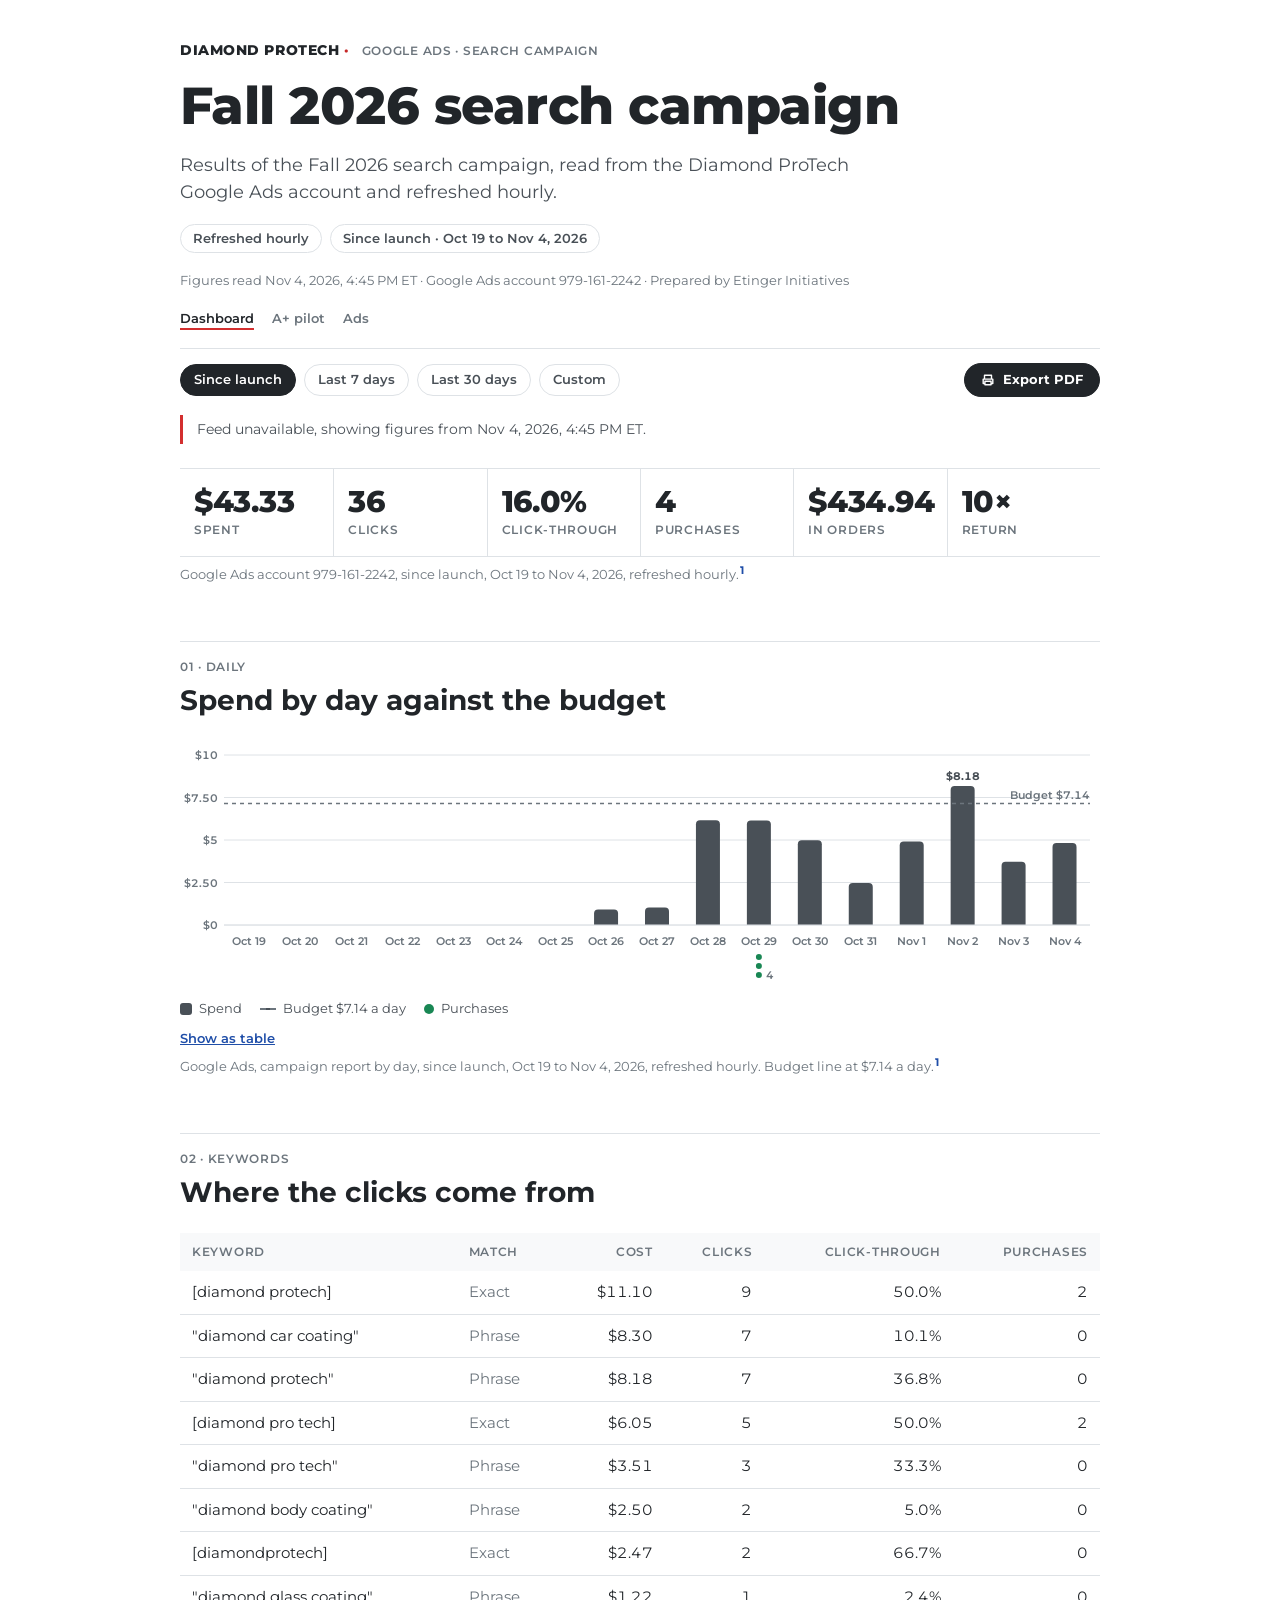
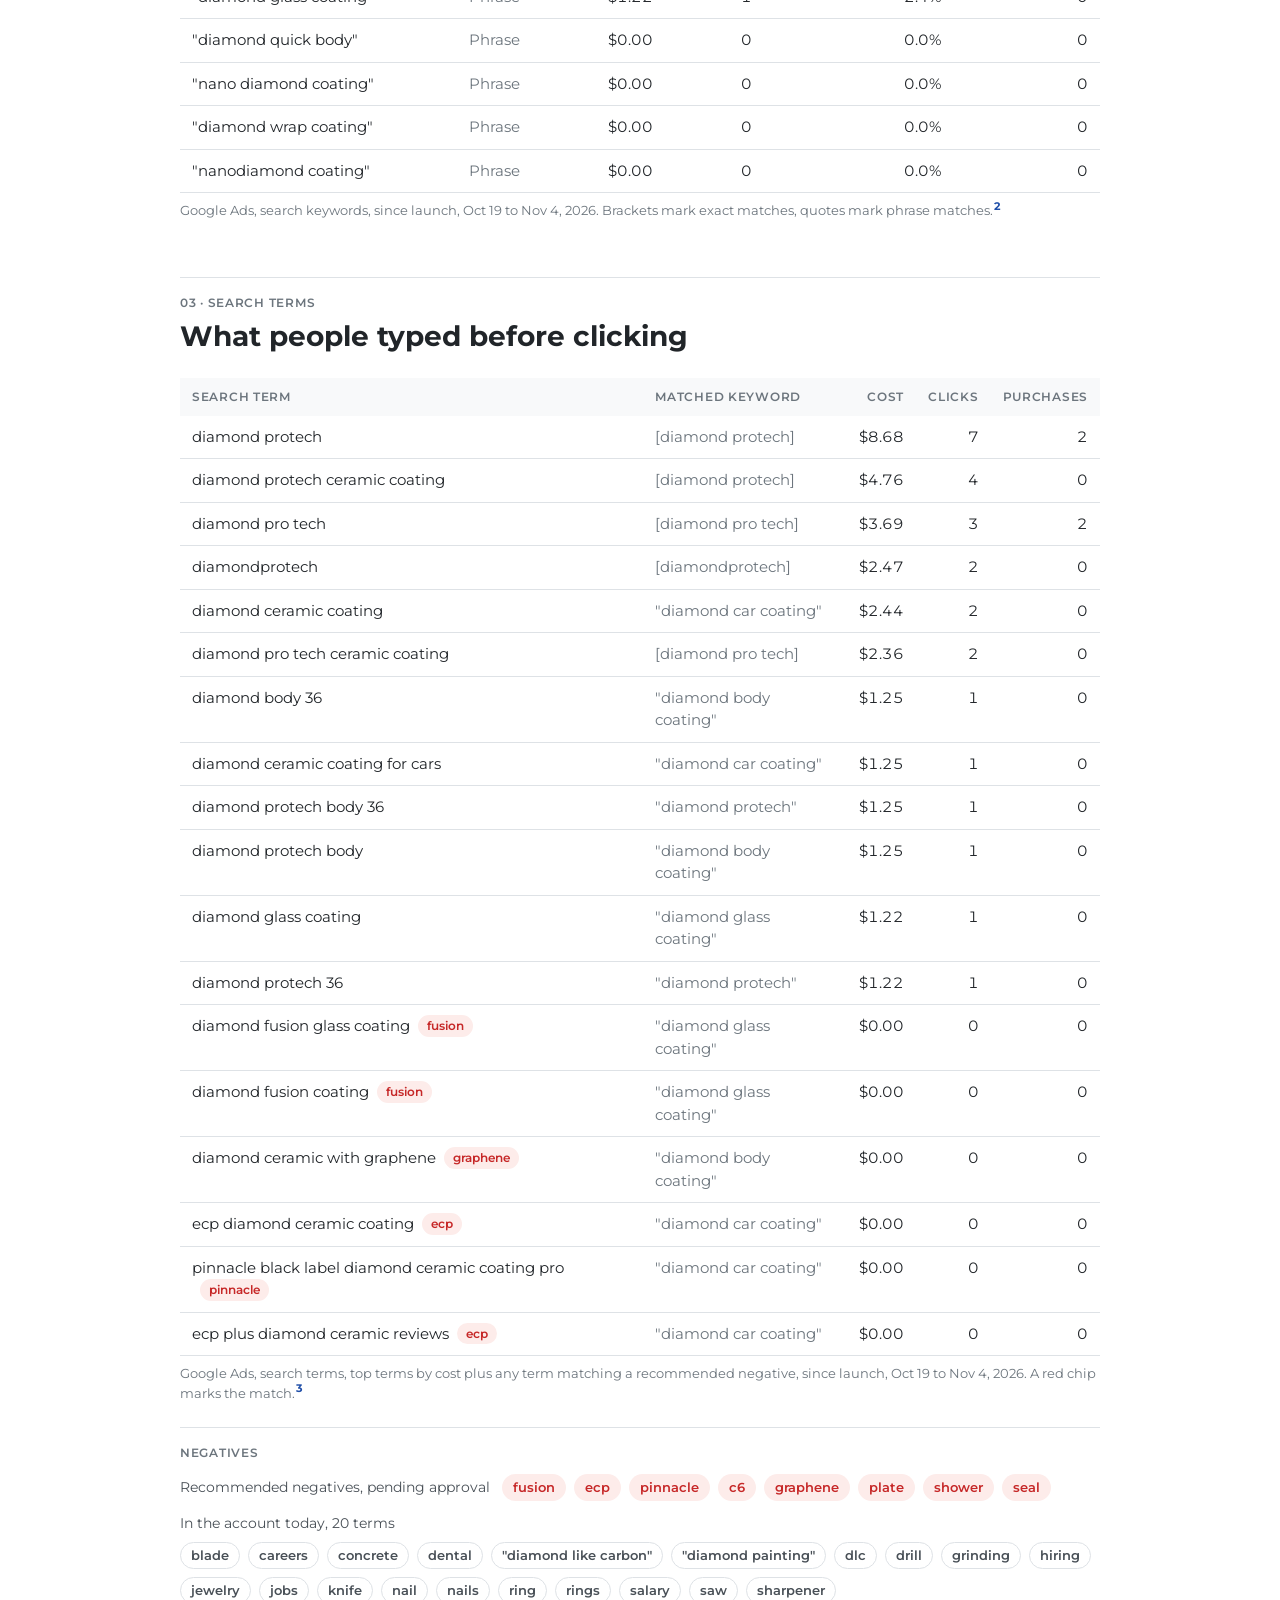
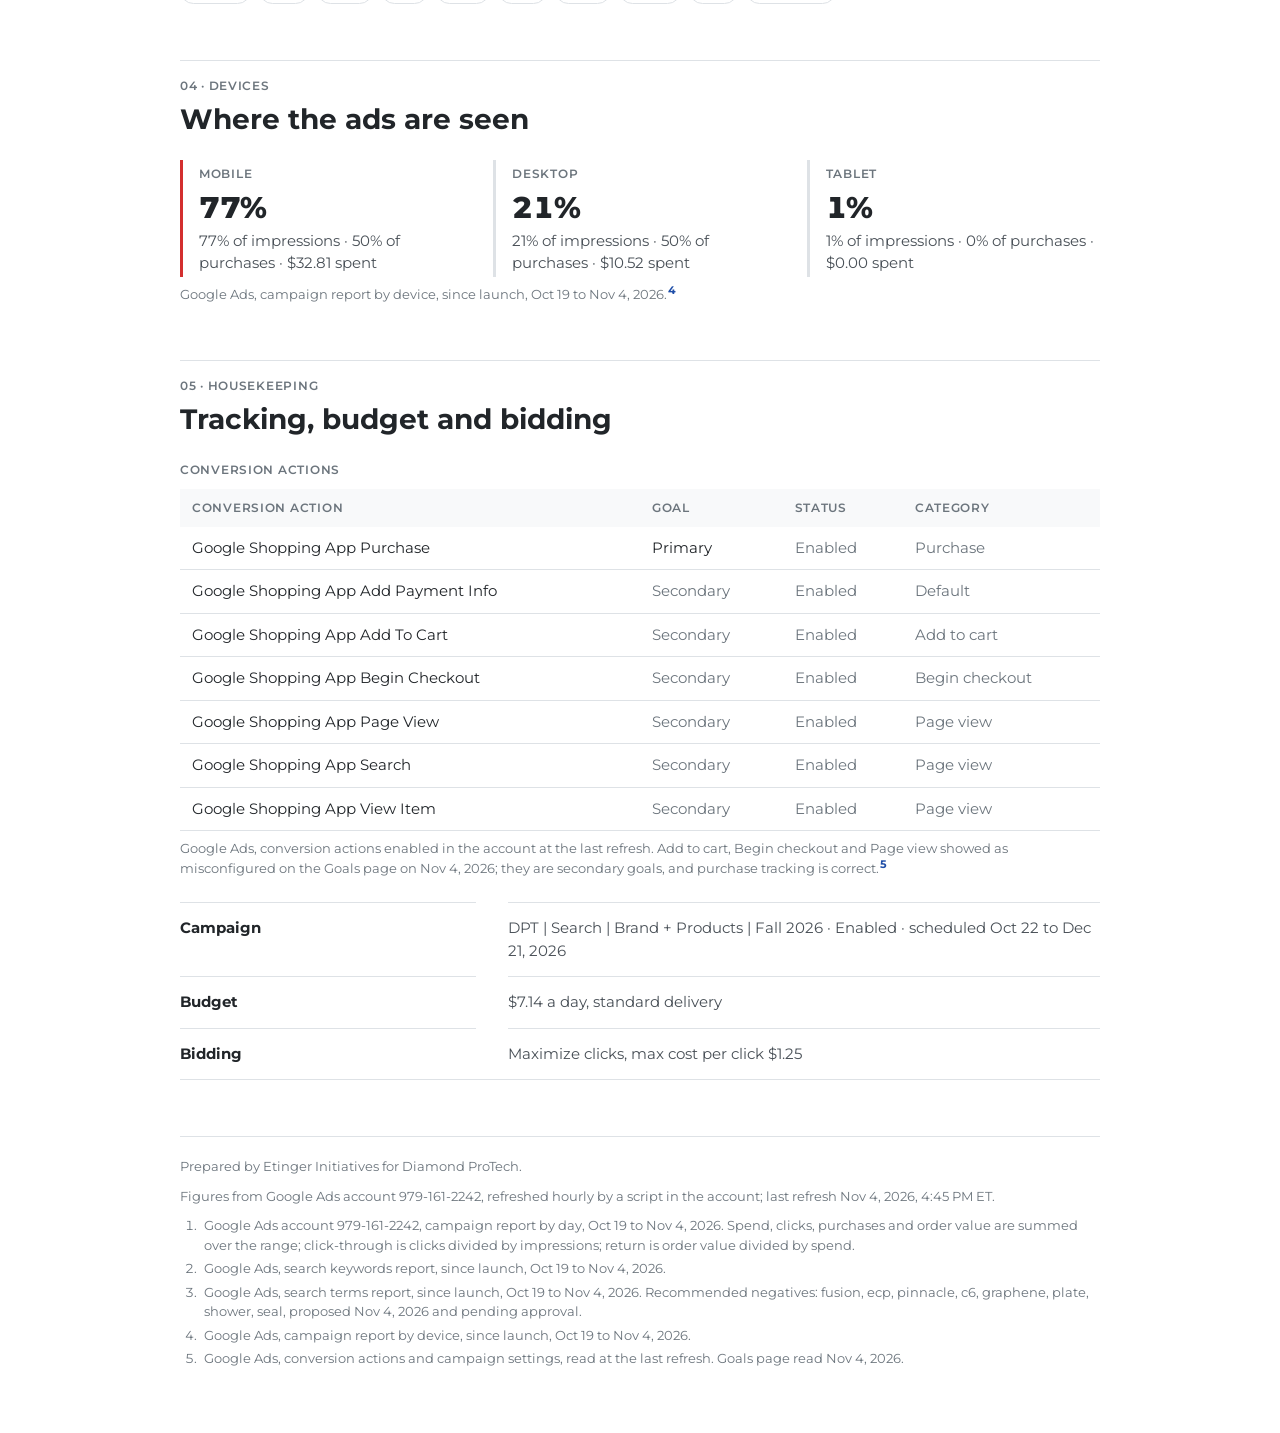
==== commit e408f790: "Fallback is a snapshot of the live feed; flag leaking search terms; headers=1 on the gviz read Co-Au" ====
--- a/index.html
+++ b/index.html
@@ -158,33 +158,22 @@
     account: '979-161-2242',
     budgetPerDay: 7.14,
     recommended: ['fusion', 'ecp', 'pinnacle', 'c6', 'graphene', 'plate', 'shower', 'seal'],
-    fallbackReadLabel: 'Nov 4, 2026'
+    campaignDates: 'scheduled Oct 22 to Dec 21, 2026',
+    fallbackReadLabel: 'Nov 4, 2026, 4:45 PM ET'
   };
 
-  // Built-in figures read in Google Ads on Nov 4, 2026, window Oct 19 to Nov 4. Same shape as /api/data.
+  // Built-in snapshot of the feed, read Nov 4, 2026 at 4:45 PM ET. Same shape as /api/data; keyword, term and device tabs are totals since launch.
   var FALLBACK = {
-    meta: 'last_updated,2026-11-04 00:15 ET\naccount_id,979-161-2242\naccount_timezone,America/New_York\nstart_date,2026-10-19\nthrough_date,2026-11-04\n',
-    daily: '',
-    keywords: 'campaign.name,ad_group.name,ad_group_criterion.keyword.text,ad_group_criterion.keyword.match_type,ad_group_criterion.status,metrics.impressions,metrics.clicks,metrics.cost_micros,metrics.conversions,metrics.conversions_value\n' +
-      '"DPT | Search | Brand + Products | Fall 2026",Ad group 1,diamond protech,EXACT,ENABLED,18,9,11100000,,\n' +
-      '"DPT | Search | Brand + Products | Fall 2026",Ad group 1,diamond car coating,PHRASE,ENABLED,58,6,7080000,,\n' +
-      '"DPT | Search | Brand + Products | Fall 2026",Ad group 1,diamond protech,PHRASE,ENABLED,15,6,6930000,,\n' +
-      '"DPT | Search | Brand + Products | Fall 2026",Ad group 1,diamond pro tech,EXACT,ENABLED,9,4,4930000,,\n' +
-      '"DPT | Search | Brand + Products | Fall 2026",Ad group 1,diamond body coating,PHRASE,ENABLED,36,2,2500000,,\n',
-    search_terms: '',
-    devices: '',
-    campaigns: 'campaign.id,campaign.name,campaign.status,campaign.start_date,campaign.end_date,campaign.bidding_strategy_type,campaign.target_spend.cpc_bid_ceiling_micros,campaign_budget.amount_micros,campaign_budget.delivery_method\n' +
-      '24381766319,"DPT | Search | Brand + Products | Fall 2026",ENABLED,2026-10-22,2026-12-21,MAXIMIZE_CLICKS,1250000,7140000,STANDARD\n',
-    conversion_actions: 'conversion_action.name,conversion_action.status,conversion_action.type,conversion_action.primary_for_goal,conversion_action.category\n' +
-      'Google Shopping App Purchase,ENABLED,,true,PURCHASE\nAdd to cart,ENABLED,,false,ADD_TO_CART\nBegin checkout,ENABLED,,false,BEGIN_CHECKOUT\nAdd payment info,ENABLED,,false,\nPage view,ENABLED,,false,PAGE_VIEW\nView item,ENABLED,,false,\nSearch,ENABLED,,false,\n',
-    negatives: '',
-    shared_negatives: 'shared_set.name,shared_criterion.keyword.text,shared_criterion.keyword.match_type\n' +
-      ['jobs', 'careers', 'hiring', 'salary', 'diamond painting', 'jewelry', 'ring', 'rings', 'blade', 'drill', 'saw', 'grinding', 'concrete', 'dental', 'nail', 'nails', 'diamond like carbon', 'dlc', 'knife', 'sharpener']
-        .map(function (t) { return '"DPT | Search negatives",' + t + ',' + (t.indexOf(' ') > -1 ? 'PHRASE' : 'BROAD'); }).join('\n') + '\n'
-  };
-  var FALLBACK_TOTALS = { impressions: 199, clicks: 32, cost: 38.51, conv: 4, value: 435 };
-  var FALLBACK_DEVICES = { MOBILE: 0.79 };
-  var FALLBACK_TERMS = ['Diamond Fusion', 'ECP Plus', 'Pinnacle Black Label', 'C6', 'graphene', 'diamond plate', 'shower glass'];
+    "meta": "key,value\nlast_updated,2026-11-04 16:45 ET\naccount_id,979-161-2242\naccount_timezone,America/New_York\nstart_date,2026-10-19\nthrough_date,2026-11-04\n",
+    "daily": "segments.date,campaign.name,metrics.impressions,metrics.clicks,metrics.cost_micros,metrics.conversions,metrics.conversions_value\n2026-10-26,DPT | Search | Brand + Products | Fall 2026,2,1,910000,0,0\n2026-10-27,DPT | Search | Brand + Products | Fall 2026,19,1,1030000,0,0\n2026-10-28,DPT | Search | Brand + Products | Fall 2026,21,5,6160000,0,0\n2026-10-29,DPT | Search | Brand + Products | Fall 2026,26,5,6150000,4,434.94\n2026-10-30,DPT | Search | Brand + Products | Fall 2026,33,4,4980000,0,0\n2026-10-31,DPT | Search | Brand + Products | Fall 2026,16,2,2470000,0,0\n2026-11-01,DPT | Search | Brand + Products | Fall 2026,23,4,4910000,0,0\n2026-11-02,DPT | Search | Brand + Products | Fall 2026,24,7,8180000,0,0\n2026-11-03,DPT | Search | Brand + Products | Fall 2026,37,3,3720000,0,0\n2026-11-04,DPT | Search | Brand + Products | Fall 2026,24,4,4820000,0,0\n",
+    "keywords": "ad_group_criterion.keyword.text,ad_group_criterion.keyword.match_type,ad_group_criterion.status,metrics.impressions,metrics.clicks,metrics.cost_micros,metrics.conversions,metrics.conversions_value\ndiamond protech,EXACT,ENABLED,18,9,11100000,2,243.72\ndiamond protech,PHRASE,ENABLED,19,7,8180000,0,0\ndiamond pro tech,EXACT,ENABLED,10,5,6050000,2,191.22\ndiamond car coating,PHRASE,ENABLED,69,7,8300000,0,0\ndiamond pro tech,PHRASE,ENABLED,9,3,3510000,0,0\ndiamond body coating,PHRASE,ENABLED,40,2,2500000,0,0\ndiamondprotech,EXACT,ENABLED,3,2,2470000,0,0\ndiamond glass coating,PHRASE,ENABLED,42,1,1220000,0,0\ndiamond quick body,PHRASE,ENABLED,7,0,0,0,0\nnano diamond coating,PHRASE,ENABLED,4,0,0,0,0\ndiamond wrap coating,PHRASE,ENABLED,3,0,0,0,0\nnanodiamond coating,PHRASE,ENABLED,1,0,0,0,0\n",
+    "search_terms": "search_term_view.search_term,segments.keyword.info.text,segments.keyword.info.match_type,metrics.impressions,metrics.clicks,metrics.cost_micros,metrics.conversions,metrics.conversions_value\ndiamond protech,diamond protech,EXACT,10,7,8680000,2,243.72\ndiamond pro tech,diamond pro tech,EXACT,6,3,3690000,2,191.22\ndiamondprotech,diamondprotech,EXACT,3,2,2470000,0,0\ndiamond ceramic coating,diamond car coating,PHRASE,16,2,2440000,0,0\ndiamond protech ceramic coating,diamond protech,EXACT,5,2,2420000,0,0\ndiamond pro tech ceramic coating,diamond pro tech,EXACT,3,2,2360000,0,0\ndiamond protech ceramic coating,diamond protech,PHRASE,2,2,2340000,0,0\ndiamond body 36,diamond body coating,PHRASE,4,1,1250000,0,0\ndiamond ceramic coating for cars,diamond car coating,PHRASE,3,1,1250000,0,0\ndiamond protech body 36,diamond protech,PHRASE,2,1,1250000,0,0\ndiamond protech body,diamond body coating,PHRASE,1,1,1250000,0,0\ndiamond glass coating,diamond glass coating,PHRASE,5,1,1220000,0,0\ndiamond protech 36,diamond protech,PHRASE,2,1,1220000,0,0\nceramic coating diamond,diamond car coating,PHRASE,1,1,900000,0,0\ndiamond fusion glass coating,diamond glass coating,PHRASE,10,0,0,0,0\ndiamond fusion coating,diamond glass coating,PHRASE,6,0,0,0,0\ndiamond ceramic with graphene,diamond body coating,PHRASE,6,0,0,0,0\necp diamond ceramic coating,diamond car coating,PHRASE,5,0,0,0,0\ndiamond quick body,diamond quick body,PHRASE,4,0,0,0,0\nnano diamond coating,nano diamond coating,PHRASE,3,0,0,0,0\nwhat is diamond coating for cars,diamond car coating,PHRASE,3,0,0,0,0\ndiamond body 36 ceramic coating,diamond body coating,PHRASE,3,0,0,0,0\npinnacle black label diamond ceramic coating pro,diamond car coating,PHRASE,2,0,0,0,0\necp plus diamond ceramic reviews,diamond car coating,PHRASE,2,0,0,0,0\ndiamond glass kit,diamond glass coating,PHRASE,2,0,0,0,0\n",
+    "devices": "segments.device,metrics.impressions,metrics.clicks,metrics.cost_micros,metrics.conversions,metrics.conversions_value\nDESKTOP,48,9,10520000,2,191.22\nMOBILE,174,27,32810000,2,243.72\nTABLET,3,0,0,0,0\n",
+    "campaigns": "campaign.id,campaign.name,campaign.status,campaign.bidding_strategy_type,campaign.target_spend.cpc_bid_ceiling_micros,campaign_budget.amount_micros,campaign_budget.delivery_method\n24381766319,DPT | Search | Brand + Products | Fall 2026,ENABLED,TARGET_SPEND,1250000,7140000,STANDARD\n",
+    "conversion_actions": "conversion_action.name,conversion_action.status,conversion_action.type,conversion_action.primary_for_goal,conversion_action.category\nGoogle Shopping App Purchase,ENABLED,WEBPAGE,TRUE,PURCHASE\nGoogle Shopping App Begin Checkout,ENABLED,WEBPAGE,FALSE,BEGIN_CHECKOUT\nGoogle Shopping App Add To Cart,ENABLED,WEBPAGE,FALSE,ADD_TO_CART\nGoogle Shopping App Page View,ENABLED,WEBPAGE,FALSE,PAGE_VIEW\nGoogle Shopping App View Item,ENABLED,WEBPAGE,FALSE,PAGE_VIEW\nGoogle Shopping App Search,ENABLED,WEBPAGE,FALSE,PAGE_VIEW\nGoogle Shopping App Add Payment Info,ENABLED,WEBPAGE,FALSE,DEFAULT\n",
+    "negatives": "campaign.name,campaign_criterion.keyword.text,campaign_criterion.keyword.match_type\n",
+    "shared_negatives": "shared_set.name,shared_criterion.keyword.text,shared_criterion.keyword.match_type\nDPT | Search negatives,jobs,BROAD\nDPT | Search negatives,knife,BROAD\nDPT | Search negatives,concrete,BROAD\nDPT | Search negatives,jewelry,BROAD\nDPT | Search negatives,nail,BROAD\nDPT | Search negatives,saw,BROAD\nDPT | Search negatives,hiring,BROAD\nDPT | Search negatives,dental,BROAD\nDPT | Search negatives,ring,BROAD\nDPT | Search negatives,drill,BROAD\nDPT | Search negatives,careers,BROAD\nDPT | Search negatives,salary,BROAD\nDPT | Search negatives,sharpener,BROAD\nDPT | Search negatives,rings,BROAD\nDPT | Search negatives,nails,BROAD\nDPT | Search negatives,grinding,BROAD\nDPT | Search negatives,blade,BROAD\nDPT | Search negatives,dlc,BROAD\nDPT | Search negatives,diamond painting,PHRASE\nDPT | Search negatives,diamond like carbon,PHRASE\n"
+};
 
   // ---------- helpers ----------
   function $(id) { return document.getElementById(id); }
@@ -460,9 +449,8 @@
   function renderAll() {
     range = resolveRange(range.kind);
     var dailyRows = model.daily.filter(function (d) { return inRange(d.date); });
-    var totals = (model.daily.length ? sum(dailyRows) : null);
-    if (!totals && model.fallback && isLaunch()) totals = { impressions: FALLBACK_TOTALS.impressions, clicks: FALLBACK_TOTALS.clicks, cost: FALLBACK_TOTALS.cost, conv: FALLBACK_TOTALS.conv, value: FALLBACK_TOTALS.value, convKnown: true };
-    if (!totals) totals = { impressions: 0, clicks: 0, cost: 0, conv: 0, value: 0, convKnown: true };
+    var totals = sum(dailyRows);
+    totals.convKnown = true;
 
     renderMeta();
     renderKF(totals);
@@ -518,9 +506,7 @@
     if (!model.daily.length) {
       $('legend').classList.add('hidden');
       $('table-toggle').parentNode.classList.add('hidden');
-      note.textContent = model.fallback
-        ? 'Daily figures arrive with the feed. Over the window the campaign spent about $2.75 a day of the ' + money(model.budget) + ' budget, read ' + CONFIG.fallbackReadLabel + '.'
-        : 'No daily rows in the feed yet.';
+      note.textContent = 'No daily rows in the feed yet.';
       note.classList.add('on');
       return;
     }
@@ -692,25 +678,18 @@
     var host = clear($('st-table'));
     var rows = sliced(model.terms, model.dated.terms);
     var scope = model.dated.terms ? windowText() : 'since launch, ' + rangeText(model.start, model.through);
-    if (!model.terms.length && model.fallback) {
-      var p = el('p', { class: 'caption' }, 'Search terms arrive with the feed. On ' + CONFIG.fallbackReadLabel + ' the terms leaking to other products were ');
-      FALLBACK_TERMS.forEach(function (t, i) {
-        p.appendChild(el('span', { class: 'chip chip-neg', text: t }));
-        p.appendChild(document.createTextNode(i < FALLBACK_TERMS.length - 1 ? ' ' : '.'));
-      });
-      p.className = 'hk-row';
-      host.appendChild(p);
-      $('st-source').firstChild.textContent = 'Google Ads, search terms report, read ' + CONFIG.fallbackReadLabel + '.';
-    } else {
-      var groups = groupBy(rows, function (r) { return r.term.toLowerCase(); }, function (r) { return { term: r.term, keyword: r.keyword, match: r.match }; })
-        .sort(function (a, b) { return b.cost - a.cost || b.clicks - a.clicks || b.impressions - a.impressions; }).slice(0, 12);
+    {
+      var all = groupBy(rows, function (r) { return r.term.toLowerCase(); }, function (r) { return { term: r.term, keyword: r.keyword, match: r.match }; })
+        .sort(function (a, b) { return b.cost - a.cost || b.clicks - a.clicks || b.impressions - a.impressions; });
+      var groups = all.slice(0, 12);
+      all.slice(12).filter(function (g) { return negHits(g.term).length; }).slice(0, 8).forEach(function (g) { groups.push(g); });
       var trs = groups.map(function (g) {
         var td = cell(g.term);
         negHits(g.term).forEach(function (w) { td.appendChild(el('span', { class: 'chip chip-neg chip-sm', text: w })); });
         return el('tr', null, td, cell(g.keyword ? matchText(g.keyword, g.match) : '·', 'muted'), cell(money(g.cost), 'num'), cell(int(g.clicks), 'num'), cell(g.convKnown ? count(g.conv) : '·', 'num'));
       });
       host.appendChild(table([['Search term'], ['Matched keyword'], ['Cost', 'num'], ['Clicks', 'num'], ['Purchases', 'num']], trs, 'No search terms in this range.'));
-      $('st-source').firstChild.textContent = 'Google Ads, search terms, top terms by cost, ' + scope + '. A red chip marks a term that matches one of the recommended negatives.';
+      $('st-source').firstChild.textContent = 'Google Ads, search terms, top terms by cost plus any term matching a recommended negative, ' + scope + '. A red chip marks the match.';
     }
     // recommended negatives: which are in the account already
     var inAccount = {};
@@ -740,17 +719,6 @@
     var scope = model.dated.devices ? windowText() : 'since launch, ' + rangeText(model.start, model.through);
     var names = { MOBILE: 'Mobile', DESKTOP: 'Desktop', TABLET: 'Tablet' };
     var order = ['MOBILE', 'DESKTOP', 'TABLET'];
-    if (!model.devices.length && model.fallback) {
-      order.forEach(function (k) {
-        var share = FALLBACK_DEVICES[k];
-        var block = el('div', { class: 'stat' + (k === 'MOBILE' ? ' hot' : '') }, el('span', { class: 'label', text: names[k] }),
-          el('b', { class: 'num', text: share != null ? pct(share, 0) : '·' }),
-          el('p', { text: share != null ? 'of impressions, read ' + CONFIG.fallbackReadLabel + '. Purchases by device arrive with the feed.' : 'Share arrives with the feed.' }));
-        host.appendChild(block);
-      });
-      $('dev-source').firstChild.textContent = 'Google Ads, campaign report by device, read ' + CONFIG.fallbackReadLabel + '.';
-      return;
-    }
     var groups = groupBy(rows, function (r) { return r.device; }, function (r) { return { device: r.device }; });
     var total = sum(rows), hot = '', hotV = -1, other = { impressions: 0, conv: 0 };
     groups.forEach(function (g) { if (order.indexOf(g.device) < 0) { other.impressions += g.impressions; other.conv += g.conv; } else if (g.impressions > hotV) { hotV = g.impressions; hot = g.device; } });
@@ -774,14 +742,18 @@
     var cs = model.campaigns.length ? model.campaigns : [{ name: 'DPT | Search | Brand + Products | Fall 2026', status: 'ENABLED', start: '2026-10-22', end: '2026-12-21', bidding: 'MAXIMIZE_CLICKS', cpcCap: 1.25, budget: 7.14, delivery: 'STANDARD' }];
     cs.forEach(function (c) {
       dl.appendChild(el('dt', { text: 'Campaign' }));
-      dl.appendChild(el('dd', { text: c.name + (c.status ? ' · ' + humanize(c.status) : '') + (c.start ? ' · ' + rangeText(c.start, c.end || c.start) : '') }));
+      dl.appendChild(el('dd', { text: c.name + (c.status ? ' · ' + humanize(c.status) : '') + (c.start ? ' · ' + rangeText(c.start, c.end || c.start) : (CONFIG.campaignDates ? ' · ' + CONFIG.campaignDates : '')) }));
       dl.appendChild(el('dt', { text: 'Budget' }));
       dl.appendChild(el('dd', { text: money(c.budget) + ' a day' + (c.delivery ? ', ' + humanize(c.delivery).toLowerCase() + ' delivery' : '') }));
       dl.appendChild(el('dt', { text: 'Bidding' }));
-      dl.appendChild(el('dd', { text: humanize(c.bidding) + (c.cpcCap ? ', max cost per click ' + money(c.cpcCap) : '') }));
-    });
-  }
-
+      dl.appendChild(el('dd', { text: biddingName(c.bidding) + (c.cpcCap ? ', max cost per click ' + money(c.cpcCap) : '') }));
+    });
+  }
+
+  function biddingName(b) {
+    var names = { TARGET_SPEND: 'Maximize clicks', MAXIMIZE_CLICKS: 'Maximize clicks', MAXIMIZE_CONVERSIONS: 'Maximize conversions', MAXIMIZE_CONVERSION_VALUE: 'Maximize conversion value', TARGET_CPA: 'Target CPA', TARGET_ROAS: 'Target ROAS', MANUAL_CPC: 'Manual CPC', TARGET_IMPRESSION_SHARE: 'Target impression share' };
+    return names[String(b || '').toUpperCase()] || humanize(b);
+  }
   function renderFootnotes() {
     var r = rangeText(range.from, range.to);
     Array.prototype.forEach.call(document.querySelectorAll('.fn-range'), function (n) { n.textContent = r; });
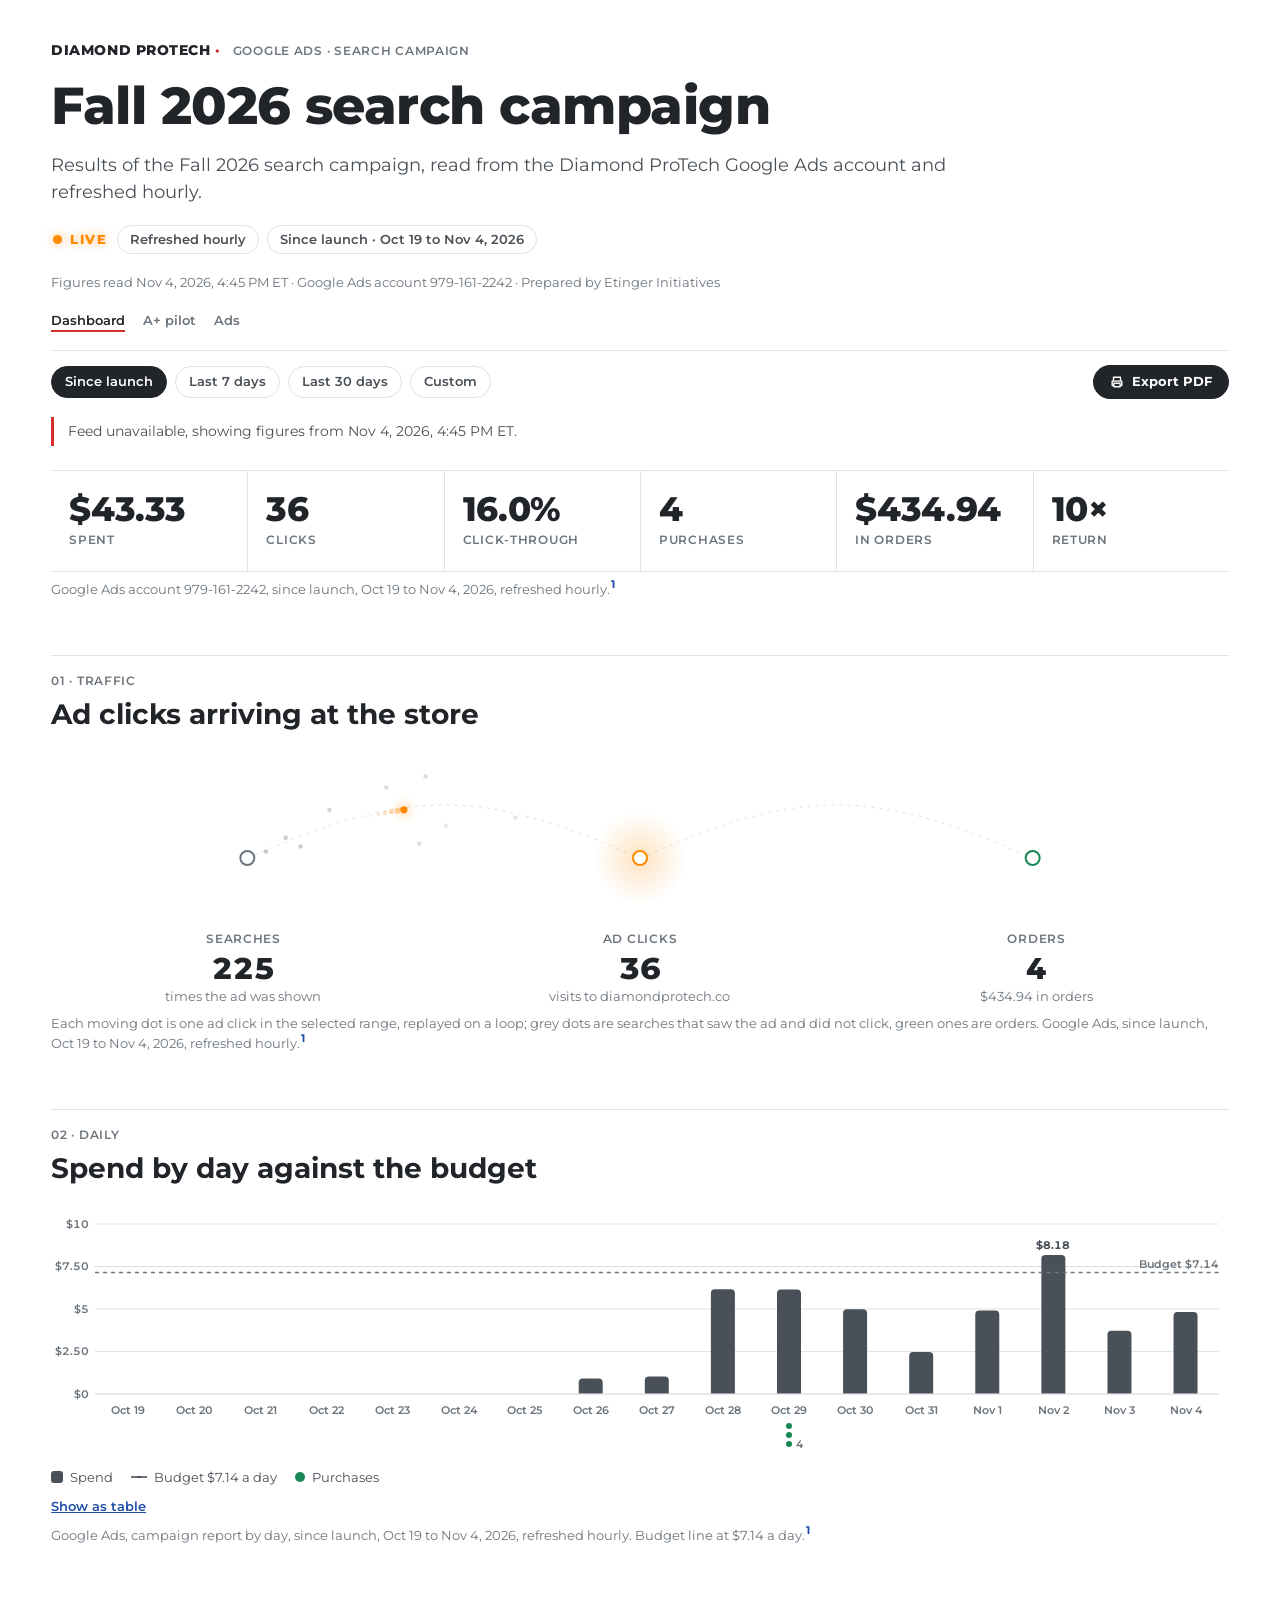
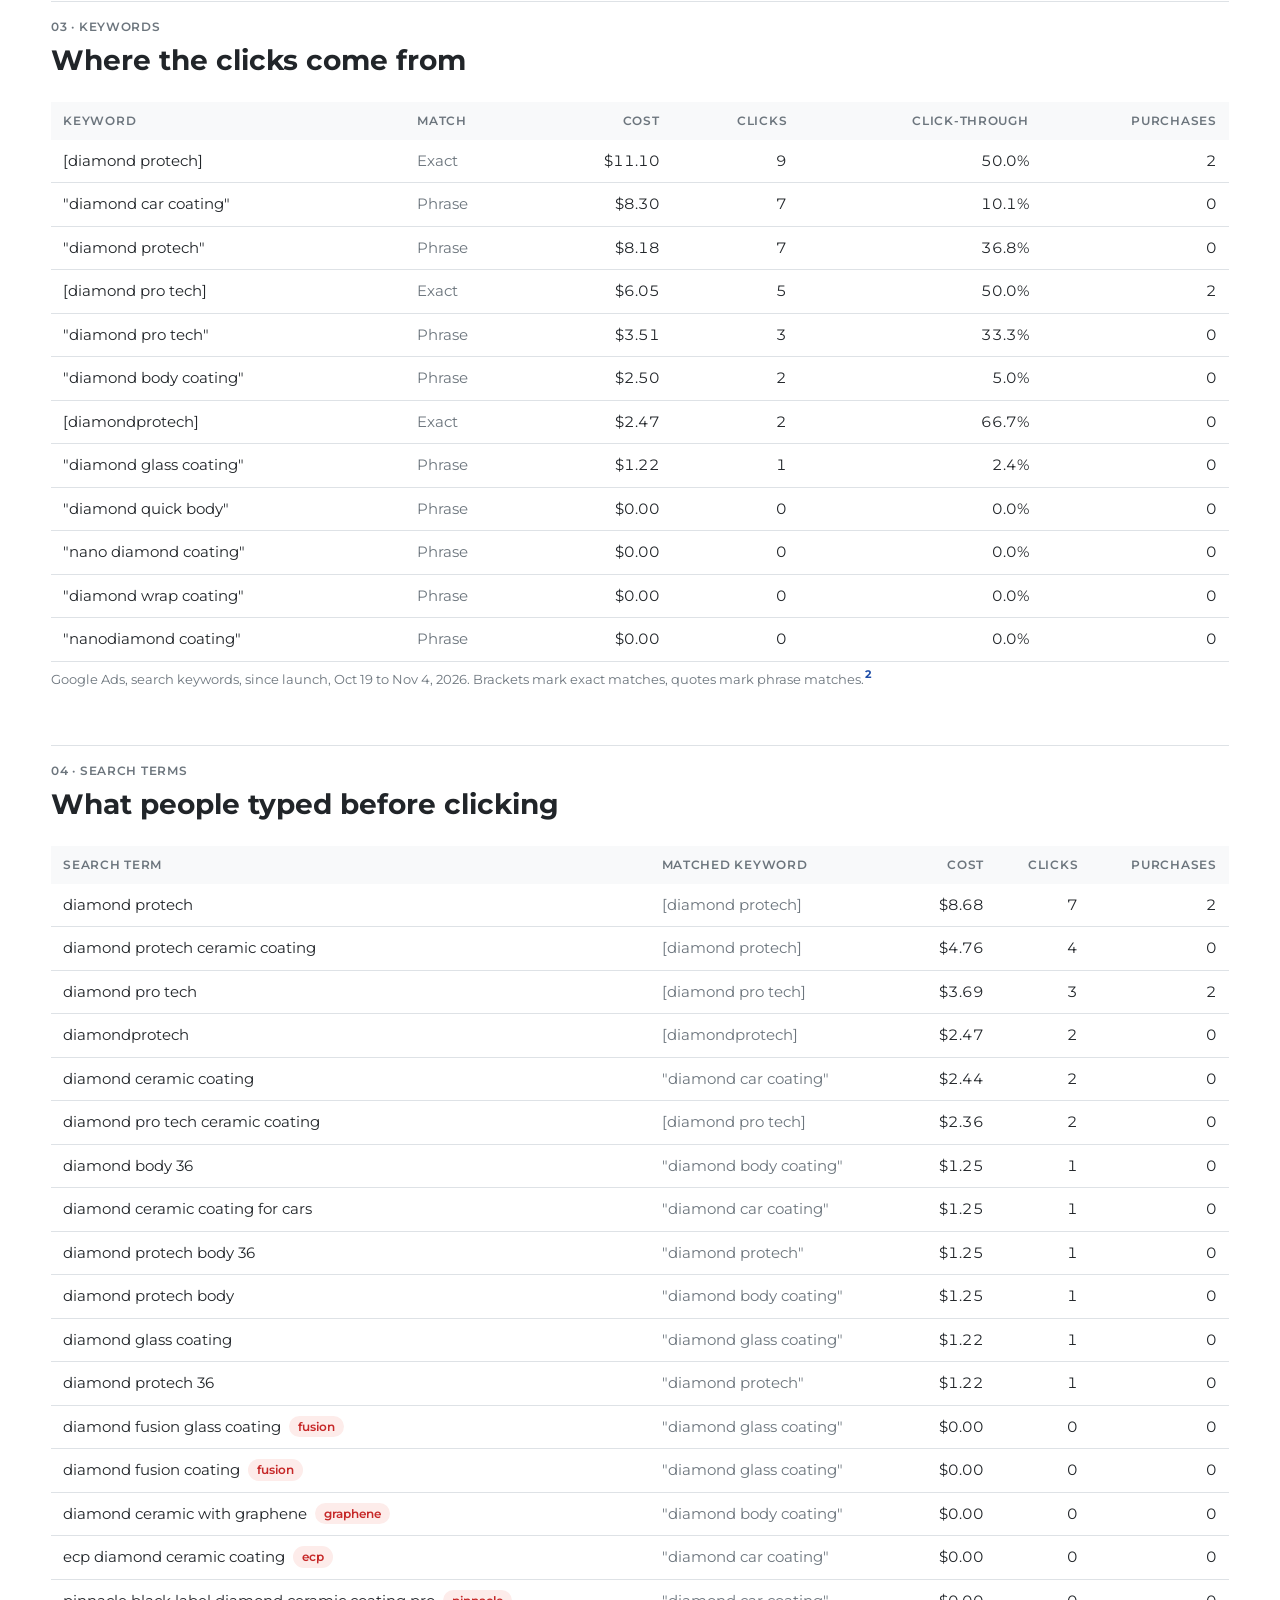
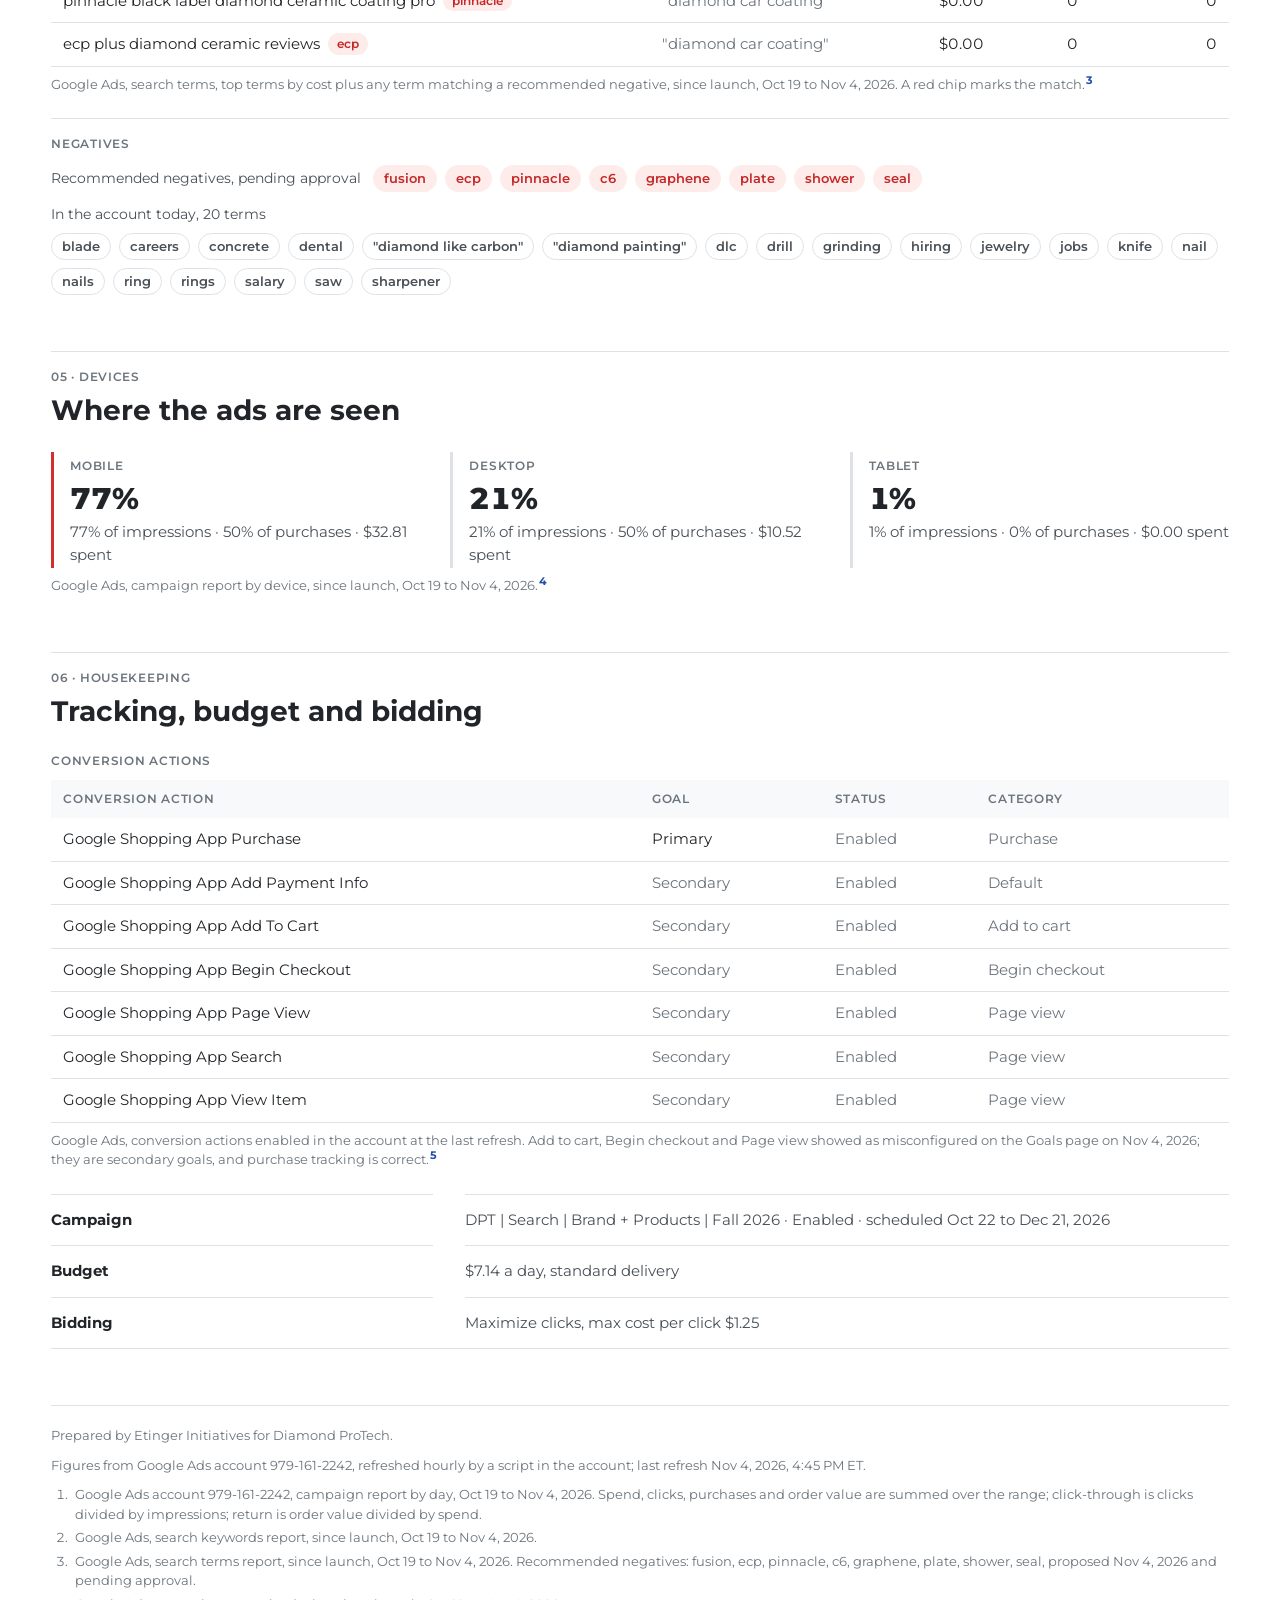
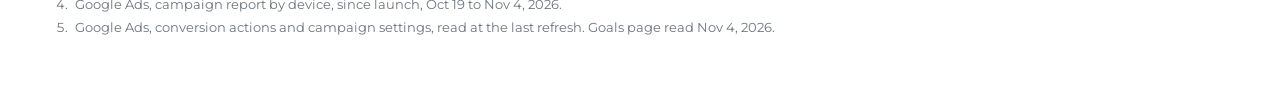
==== commit 3be8b9df: "Fluid page width, LIVE badge with a pulsing dot, animated traffic stream section Co-Authored-By: Cla" ====
--- a/index.html
+++ b/index.html
@@ -8,7 +8,7 @@
 <link rel="preconnect" href="https://fonts.googleapis.com">
 <link rel="preconnect" href="https://fonts.gstatic.com" crossorigin>
 <link rel="stylesheet" href="https://fonts.googleapis.com/css2?family=Montserrat:wght@400;500;600;700;800&display=swap">
-<link rel="stylesheet" href="/assets/dpt.css">
+<link rel="stylesheet" href="/assets/dpt.css?v=20261104d">
 </head>
 <body>
 <table class="pt" role="presentation"><tfoot><tr><td></td></tr></tfoot><tbody><tr><td>
@@ -23,6 +23,7 @@
       <h1>Fall 2026 search campaign</h1>
       <p class="lede">Results of the Fall 2026 search campaign, read from the Diamond ProTech Google Ads account and refreshed hourly.</p>
       <div class="pills">
+        <span class="live" id="live" hidden><i></i>LIVE</span>
         <span class="pill pill-quiet">Refreshed hourly</span>
         <span class="pill pill-quiet" id="pill-range">Since launch</span>
       </div>
@@ -64,9 +65,27 @@
     </div>
   </header>
 
+  <section class="sec" id="traffic">
+    <div class="sec-head">
+      <p class="label">01 · Traffic</p>
+      <h2>Ad clicks arriving at the store</h2>
+    </div>
+    <div>
+      <div class="stream" id="stream">
+        <canvas id="stream-canvas" aria-hidden="true"></canvas>
+        <div class="nodes">
+          <div class="node"><span class="label">Searches</span><b class="num" id="n-impr">·</b><p>times the ad was shown</p></div>
+          <div class="node"><span class="label">Ad clicks</span><b class="num" id="n-clicks">·</b><p>visits to diamondprotech.co</p></div>
+          <div class="node"><span class="label">Orders</span><b class="num" id="n-orders">·</b><p id="n-orders-note">from those visits</p></div>
+        </div>
+      </div>
+      <p class="source" id="stream-source">Each moving dot is one ad click in the selected range, replayed on a loop; grey dots are searches that saw the ad and did not click, green ones are orders. Figures refresh hourly.<sup class="fn"><a href="#fn1">1</a></sup></p>
+    </div>
+  </section>
+
   <section class="sec" id="daily">
     <div class="sec-head">
-      <p class="label">01 · Daily</p>
+      <p class="label">02 · Daily</p>
       <h2>Spend by day against the budget</h2>
     </div>
     <div>
@@ -85,7 +104,7 @@
 
   <section class="sec" id="keywords">
     <div class="sec-head">
-      <p class="label">02 · Keywords</p>
+      <p class="label">03 · Keywords</p>
       <h2>Where the clicks come from</h2>
     </div>
     <div>
@@ -96,7 +115,7 @@
 
   <section class="sec" id="terms">
     <div class="sec-head">
-      <p class="label">03 · Search terms</p>
+      <p class="label">04 · Search terms</p>
       <h2>What people typed before clicking</h2>
     </div>
     <div>
@@ -112,7 +131,7 @@
 
   <section class="sec" id="devices">
     <div class="sec-head">
-      <p class="label">04 · Devices</p>
+      <p class="label">05 · Devices</p>
       <h2>Where the ads are seen</h2>
     </div>
     <div>
@@ -123,7 +142,7 @@
 
   <section class="sec" id="housekeeping">
     <div class="sec-head">
-      <p class="label">05 · Housekeeping</p>
+      <p class="label">06 · Housekeeping</p>
       <h2>Tracking, budget and bidding</h2>
     </div>
     <div>
@@ -454,6 +473,7 @@
 
     renderMeta();
     renderKF(totals);
+    renderStream(totals);
     renderChart(dailyRows);
     renderKeywords();
     renderTerms();
@@ -469,9 +489,11 @@
     $('meta').textContent = stamp + ' · Google Ads account ' + CONFIG.account + ' · Prepared by Etinger Initiatives';
     $('foot-line').textContent = 'Figures from Google Ads account ' + CONFIG.account + ', refreshed hourly by a script in the account; last refresh ' + fmtStamp(model.lastUpdated) + '.';
     $('pf-right').textContent = 'Refreshed hourly from Google Ads account ' + CONFIG.account + ' · last refresh ' + fmtStamp(model.lastUpdated) + ' · Prepared by Etinger Initiatives';
-    var notice = $('notice');
+    var notice = $('notice'), live = $('live');
     notice.className = 'notice';
     notice.textContent = '';
+    live.hidden = !!model.fallback;
+    live.classList.remove('still');
     if (model.fallback) {
       notice.textContent = 'Feed unavailable, showing figures from ' + CONFIG.fallbackReadLabel + '.';
       notice.classList.add('on');
@@ -480,6 +502,7 @@
       if (age != null && age > 180) {
         notice.textContent = 'The last refresh was ' + Math.round(age / 60) + ' hours ago. The feed refreshes hourly, so the script in the account may need a look.';
         notice.classList.add('on', 'quiet');
+        live.classList.add('still');
       }
     }
   }
@@ -760,6 +783,137 @@
     Array.prototype.forEach.call(document.querySelectorAll('.fn-window'), function (n) { n.textContent = windowText(); });
   }
 
+
+  // ---------- traffic stream ----------
+  var stream = { raf: 0, particles: [], last: 0, acc: { imp: 0, clk: 0 }, totals: null, running: false, visible: true, stillDrawn: false };
+  function cssVar(name) { return getComputedStyle(document.documentElement).getPropertyValue(name).trim(); }
+  function hexA(hex, a) {
+    var h = hex.replace('#', '');
+    if (h.length === 3) h = h.split('').map(function (c) { return c + c; }).join('');
+    var n = parseInt(h, 16);
+    return 'rgba(' + ((n >> 16) & 255) + ',' + ((n >> 8) & 255) + ',' + (n & 255) + ',' + a + ')';
+  }
+  function renderStream(t) {
+    stream.totals = t;
+    $('n-impr').textContent = int(t.impressions);
+    $('n-clicks').textContent = int(t.clicks);
+    $('n-orders').textContent = count(t.conv);
+    $('n-orders-note').textContent = t.value > 0 ? money(t.value, false) + ' in orders' : 'from those visits';
+    $('stream-source').firstChild.textContent = 'Each moving dot is one ad click in the selected range, replayed on a loop; grey dots are searches that saw the ad and did not click, green ones are orders. ' + 'Google Ads, ' + windowText() + ', refreshed hourly.';
+    // pacing: the whole range replays over 40 seconds, within sane bounds
+    var loop = 40;
+    stream.clickRate = Math.min(6, Math.max(0.35, (t.clicks || 1) / loop));
+    stream.impRate = Math.min(14, Math.max(0.6, Math.max(0, t.impressions - t.clicks) / loop));
+    stream.buyP = t.clicks > 0 ? Math.min(1, t.conv / t.clicks) : 0;
+    stream.particles = [];
+    stream.stillDrawn = false;
+    startStream();
+  }
+  function streamGeometry(c) {
+    var dpr = window.devicePixelRatio || 1;
+    var w = c.clientWidth || 600, h = c.clientHeight || 170;
+    if (c.width !== Math.round(w * dpr) || c.height !== Math.round(h * dpr)) { c.width = Math.round(w * dpr); c.height = Math.round(h * dpr); }
+    var y = h * 0.6;
+    return { w: w, h: h, dpr: dpr, y: y, x1: w / 6, x2: w / 2, x3: w * 5 / 6, lift: Math.max(24, Math.min(64, w * 0.045)) };
+  }
+  function pathPoint(g, from, to, p, lift) {
+    // gentle arc between two nodes
+    var x = from + (to - from) * p;
+    var y = g.y - Math.sin(Math.PI * p) * lift;
+    return [x, y];
+  }
+  function drawFrame(now) {
+    var c = $('stream-canvas'); if (!c) return;
+    var g = streamGeometry(c), ctx = c.getContext('2d');
+    ctx.setTransform(g.dpr, 0, 0, g.dpr, 0, 0);
+    ctx.clearRect(0, 0, g.w, g.h);
+    var line = cssVar('--line') || '#dee2e6', ink500 = cssVar('--ink-500') || '#6c757d', live = cssVar('--live') || '#ff8a00', ok = cssVar('--success') || '#198754', bg = cssVar('--bg') || '#fff';
+    // guide paths
+    ctx.strokeStyle = line; ctx.lineWidth = 1; ctx.setLineDash([3, 5]);
+    [[g.x1, g.x2], [g.x2, g.x3]].forEach(function (seg) {
+      ctx.beginPath();
+      for (var i = 0; i <= 40; i++) { var pt = pathPoint(g, seg[0], seg[1], i / 40, g.lift); if (i === 0) ctx.moveTo(pt[0], pt[1]); else ctx.lineTo(pt[0], pt[1]); }
+      ctx.stroke();
+    });
+    ctx.setLineDash([]);
+    // nodes
+    var halo = ctx.createRadialGradient(g.x2, g.y, 4, g.x2, g.y, 46);
+    halo.addColorStop(0, hexA(live, 0.22)); halo.addColorStop(1, hexA(live, 0));
+    ctx.fillStyle = halo; ctx.beginPath(); ctx.arc(g.x2, g.y, 46, 0, Math.PI * 2); ctx.fill();
+    [[g.x1, ink500], [g.x2, live], [g.x3, ok]].forEach(function (n) {
+      ctx.beginPath(); ctx.arc(n[0], g.y, 7, 0, Math.PI * 2); ctx.fillStyle = bg; ctx.fill();
+      ctx.lineWidth = 2; ctx.strokeStyle = n[1]; ctx.stroke();
+    });
+    var dt = stream.last ? Math.min(0.1, (now - stream.last) / 1000) : 0;
+    stream.last = now;
+    if (stream.running) {
+      // spawn
+      stream.acc.clk += stream.clickRate * dt; stream.acc.imp += stream.impRate * dt;
+      while (stream.acc.clk >= 1) { stream.acc.clk -= 1; stream.particles.push({ kind: 'click', p: 0, speed: 0.32 + Math.random() * 0.1, lift: g.lift * (0.55 + Math.random() * 0.75), buy: Math.random() < stream.buyP, seg: 0, y0: (Math.random() - 0.5) * 6 }); }
+      while (stream.acc.imp >= 1) { stream.acc.imp -= 1; stream.particles.push({ kind: 'imp', p: 0, speed: 0.28 + Math.random() * 0.12, lift: g.lift * (0.1 + Math.random() * 1.5), end: 0.45 + Math.random() * 0.4, seg: 0, y0: (Math.random() - 0.5) * 10 }); }
+      if (stream.particles.length > 400) stream.particles.splice(0, stream.particles.length - 400);
+    }
+    // draw particles
+    var keep = [];
+    stream.particles.forEach(function (q) {
+      q.p += q.speed * dt;
+      var from = q.seg === 0 ? g.x1 : g.x2, to = q.seg === 0 ? g.x2 : g.x3;
+      if (q.kind === 'imp') {
+        if (q.p >= q.end) return;
+        var pt = pathPoint(g, from, to, q.p, q.lift);
+        var fade = 1 - (q.p / q.end);
+        ctx.beginPath(); ctx.arc(pt[0], pt[1] + q.y0, 2.2, 0, Math.PI * 2); ctx.fillStyle = hexA(ink500, 0.12 + 0.3 * fade); ctx.fill();
+        keep.push(q); return;
+      }
+      if (q.p >= 1) {
+        if (q.seg === 0) {
+          if (q.buy) { q.seg = 1; q.p = 0; q.lift = g.lift * (0.5 + Math.random() * 0.6); keep.push(q); }
+          else { q.flash = (q.flash || 0) + dt; if (q.flash < 0.5) { var a = 1 - q.flash / 0.5; ctx.beginPath(); ctx.arc(g.x2, g.y, 7 + 14 * (1 - a), 0, Math.PI * 2); ctx.strokeStyle = hexA(live, 0.5 * a); ctx.lineWidth = 1.5; ctx.stroke(); keep.push(q); } }
+        } else {
+          q.flash = (q.flash || 0) + dt;
+          if (q.flash < 0.9) { var b = 1 - q.flash / 0.9; ctx.beginPath(); ctx.arc(g.x3, g.y, 7 + 22 * (1 - b), 0, Math.PI * 2); ctx.strokeStyle = hexA(ok, 0.7 * b); ctx.lineWidth = 2; ctx.stroke(); keep.push(q); }
+        }
+        return;
+      }
+      var col = q.seg === 0 ? live : ok;
+      for (var k = 6; k >= 1; k--) {
+        var pp = q.p - k * 0.016; if (pp < 0) continue;
+        var tp = pathPoint(g, from, to, pp, q.lift);
+        ctx.beginPath(); ctx.arc(tp[0], tp[1] + q.y0, 3.2 - k * 0.35, 0, Math.PI * 2); ctx.fillStyle = hexA(col, 0.45 - k * 0.06); ctx.fill();
+      }
+      var pt2 = pathPoint(g, from, to, q.p, q.lift);
+      ctx.beginPath(); ctx.arc(pt2[0], pt2[1] + q.y0, 3.6, 0, Math.PI * 2); ctx.fillStyle = col;
+      ctx.shadowColor = col; ctx.shadowBlur = 12; ctx.fill(); ctx.shadowBlur = 0;
+      keep.push(q);
+    });
+    stream.particles = keep;
+    if (stream.running && stream.visible && !document.hidden) stream.raf = requestAnimationFrame(drawFrame);
+    else stream.raf = 0;
+  }
+  function startStream() {
+    var reduce = window.matchMedia && window.matchMedia('(prefers-reduced-motion: reduce)').matches;
+    stream.running = !reduce;
+    stream.last = 0;
+    if (reduce) {
+      // a still frame: a few dots along the paths
+      stream.particles = [];
+      for (var i = 0; i < 6; i++) stream.particles.push({ kind: 'click', p: 0.12 + i * 0.14, speed: 0, lift: 18 + (i % 3) * 8, seg: 0, y0: 0, buy: false });
+      for (var j = 0; j < 2; j++) stream.particles.push({ kind: 'click', p: 0.3 + j * 0.35, speed: 0, lift: 18, seg: 1, y0: 0, buy: true });
+      drawFrame(performance.now());
+      return;
+    }
+    if (!stream.raf) stream.raf = requestAnimationFrame(drawFrame);
+  }
+  function wireStream() {
+    document.addEventListener('visibilitychange', function () { if (!document.hidden && stream.running && !stream.raf) { stream.last = 0; stream.raf = requestAnimationFrame(drawFrame); } });
+    if ('IntersectionObserver' in window) {
+      new IntersectionObserver(function (entries) {
+        stream.visible = entries[0].isIntersecting;
+        if (stream.visible && stream.running && !stream.raf) { stream.last = 0; stream.raf = requestAnimationFrame(drawFrame); }
+      }, { threshold: 0.05 }).observe($('stream'));
+    }
+  }
+
   // ---------- controls ----------
   function setRange(kind) {
     range.kind = kind;
@@ -768,6 +922,7 @@
     renderAll();
   }
   function wireControls() {
+    wireStream();
     Array.prototype.forEach.call(document.querySelectorAll('.rangepill'), function (b) {
       b.addEventListener('click', function () { setRange(b.getAttribute('data-range')); });
     });
--- a/assets/dpt.css
+++ b/assets/dpt.css
@@ -6,6 +6,7 @@
   --red:#d32f2f; --red-text:#c62828; --red-tint:#fdecea; --on-red:#ffffff;
   --success:#198754; --success-tint:#e7f4ed; --link:#1f4ea8; --shadow-rest:0 1px 2px rgba(33,37,41,.06);
   --font-sans:"Montserrat","Segoe UI",Roboto,Helvetica,Arial,sans-serif;
+  --live:#ff8a00; --live-glow:rgba(255,138,0,.55);
   color-scheme:light;
 }
 @media (prefers-color-scheme:dark){
@@ -27,10 +28,10 @@
 body{
   margin:0;background:var(--bg);color:var(--ink);
   font:400 16px/1.5 var(--font-sans);-webkit-font-smoothing:antialiased;
-  padding-left:max(16px,env(safe-area-inset-left,0px));padding-right:max(16px,env(safe-area-inset-right,0px));
+  padding-left:max(clamp(16px,4vw,96px),env(safe-area-inset-left,0px));padding-right:max(clamp(16px,4vw,96px),env(safe-area-inset-right,0px));
   padding-block:40px 64px;
 }
-.page{max-width:920px;margin:0 auto;display:grid;gap:56px;grid-template-columns:minmax(0,1fr)}
+.page{max-width:1800px;margin:0 auto;display:grid;gap:56px;grid-template-columns:minmax(0,1fr)}
 .page>*,.sec>*,.top>*,.masthead>*,.sec>div>*{min-width:0;max-width:100%}
 a{color:var(--link)}
 a:focus-visible{outline:2px solid var(--link);outline-offset:2px;border-radius:2px}
@@ -44,7 +45,7 @@
 sup.fn a{text-decoration:none;font-weight:700}
 .label{font-size:12px;font-weight:600;text-transform:uppercase;letter-spacing:.06em;color:var(--ink-500);margin:0}
 .source{font-size:13px;color:var(--ink-500);margin-top:8px}
-.prose{max-width:66ch;color:var(--ink)}
+.prose{max-width:84ch;color:var(--ink)}
 .caption{font-size:14px;color:var(--ink-700)}
 .num,.tnum{font-variant-numeric:tabular-nums}
 
@@ -54,7 +55,7 @@
 .brand{display:flex;flex-wrap:wrap;align-items:baseline;gap:6px 12px}
 .wordmark{font-size:14px;font-weight:800;text-transform:uppercase;letter-spacing:.04em}
 .wordmark .dot{color:var(--red-text)}
-.lede{font-size:18px;color:var(--ink-700);max-width:60ch}
+.lede{font-size:18px;color:var(--ink-700);max-width:76ch}
 .pills{display:flex;flex-wrap:wrap;gap:8px;align-items:center}
 .pill{display:inline-block;padding:6px 12px;border-radius:999px;font-size:13px;font-weight:600;line-height:1.2}
 .pill-status{background:var(--red);color:var(--on-red)}
@@ -93,6 +94,8 @@
 .kf div:nth-child(even){border-left:1px solid var(--line)}
 .kf div:nth-child(n+3){border-top:1px solid var(--line)}
 .kf b{display:block;font-size:30px;font-weight:800;line-height:1.1;letter-spacing:-.01em;white-space:nowrap}
+@media (min-width:720px) and (max-width:919px){.kf b{font-size:clamp(22px,3.3vw,30px)}}
+@media (min-width:1100px){.kf b{font-size:34px}.kf div{padding:20px 18px}}
 .kf .label{margin-top:6px}
 @media (min-width:720px){
   .kf{grid-template-columns:repeat(6,1fr)}
@@ -160,14 +163,21 @@
 .ar-9x16{aspect-ratio:9/16}
 .ar-16x9{aspect-ratio:16/9}
 .ar-mod{aspect-ratio:970/600}
+.ar-3x2{aspect-ratio:3/2}
+.ar-banner{aspect-ratio:3840/1648}
+.ar-tiles{aspect-ratio:1800/440}
+.ar-steps{aspect-ratio:1800/588}
+.ar-cmp{aspect-ratio:1390/1200}
+.frame.white{background:#fff}
+.frame.white img{background:#fff}
 .pair{display:grid;grid-template-columns:1fr 1fr;gap:12px}
-.modules{display:grid;grid-template-columns:repeat(2,1fr);gap:12px}
-@media (min-width:720px){.modules{grid-template-columns:repeat(4,1fr)}}
+.modules{display:grid;grid-template-columns:1fr;gap:16px}
+.modules .half{max-width:640px}
 
 /* Product blocks */
 .product{display:grid;gap:16px;padding-top:20px;border-top:1px solid var(--line)}
 .product-head{display:grid;gap:4px}
-.product-head .why{color:var(--ink-700);max-width:66ch}
+.product-head .why{color:var(--ink-700);max-width:84ch}
 .product-head .covers{font-size:14px;color:var(--ink-500)}
 .product-head .pills{margin-top:6px}
 
@@ -225,6 +235,24 @@
 .linkbtn{appearance:none;background:none;border:0;padding:0;color:var(--link);font-size:13px;font-weight:600;cursor:pointer;text-decoration:underline}
 .hidden{display:none !important}
 
+/* Live badge: text and a pulsing dot, no outline */
+.live{display:inline-flex;align-items:center;gap:8px;font-size:13px;font-weight:800;letter-spacing:.12em;color:var(--live);text-shadow:0 0 10px var(--live-glow);padding:6px 2px}
+.live i{width:9px;height:9px;border-radius:50%;background:var(--live);box-shadow:0 0 0 0 var(--live-glow),0 0 10px var(--live-glow);animation:livepulse 1.6s ease-out infinite}
+.live.still i{animation:none}
+.live.still{text-shadow:none;opacity:.6}
+@keyframes livepulse{0%{box-shadow:0 0 0 0 var(--live-glow),0 0 10px var(--live-glow)}70%{box-shadow:0 0 0 9px rgba(255,138,0,0),0 0 12px var(--live-glow)}100%{box-shadow:0 0 0 0 rgba(255,138,0,0),0 0 10px var(--live-glow)}}
+@media (prefers-reduced-motion:reduce){.live i{animation:none}}
+
+/* Traffic stream */
+.stream{position:relative;min-width:0}
+.stream canvas{display:block;width:100%;height:170px}
+.stream .nodes{display:grid;grid-template-columns:repeat(3,1fr);gap:12px;margin-top:4px}
+.stream .node{text-align:center;min-width:0}
+.stream .node b{display:block;font-size:30px;font-weight:800;line-height:1.1;letter-spacing:-.01em;margin:4px 0 2px}
+.stream .node p{font-size:13px;color:var(--ink-500)}
+.stream .node .label{display:block}
+@media (max-width:719px){.stream canvas{height:130px}.stream .node b{font-size:24px}.stream .node p{font-size:12px}}
+
 /* Footer */
 footer{font-size:13px;color:var(--ink-500);display:grid;gap:10px;padding-top:20px;border-top:1px solid var(--line)}
 .footnotes{margin:0;padding-left:20px;display:grid;gap:4px}
@@ -255,7 +283,9 @@
   .kf div{padding:10px 10px}
   table{font-size:11.5px}
   th,td{padding:6px 8px}
-  .controls,.sitenav,.no-print,.tip,.linkbtn{display:none !important}
+  .controls,.sitenav,.no-print,.tip,.linkbtn,.stream canvas{display:none !important}
+  .live{text-shadow:none}
+  .live i{animation:none}
   .notice.on{display:block}
   .pt{display:table;width:100%;table-layout:fixed;border-collapse:collapse}
   .pt>tbody{display:table-row-group}
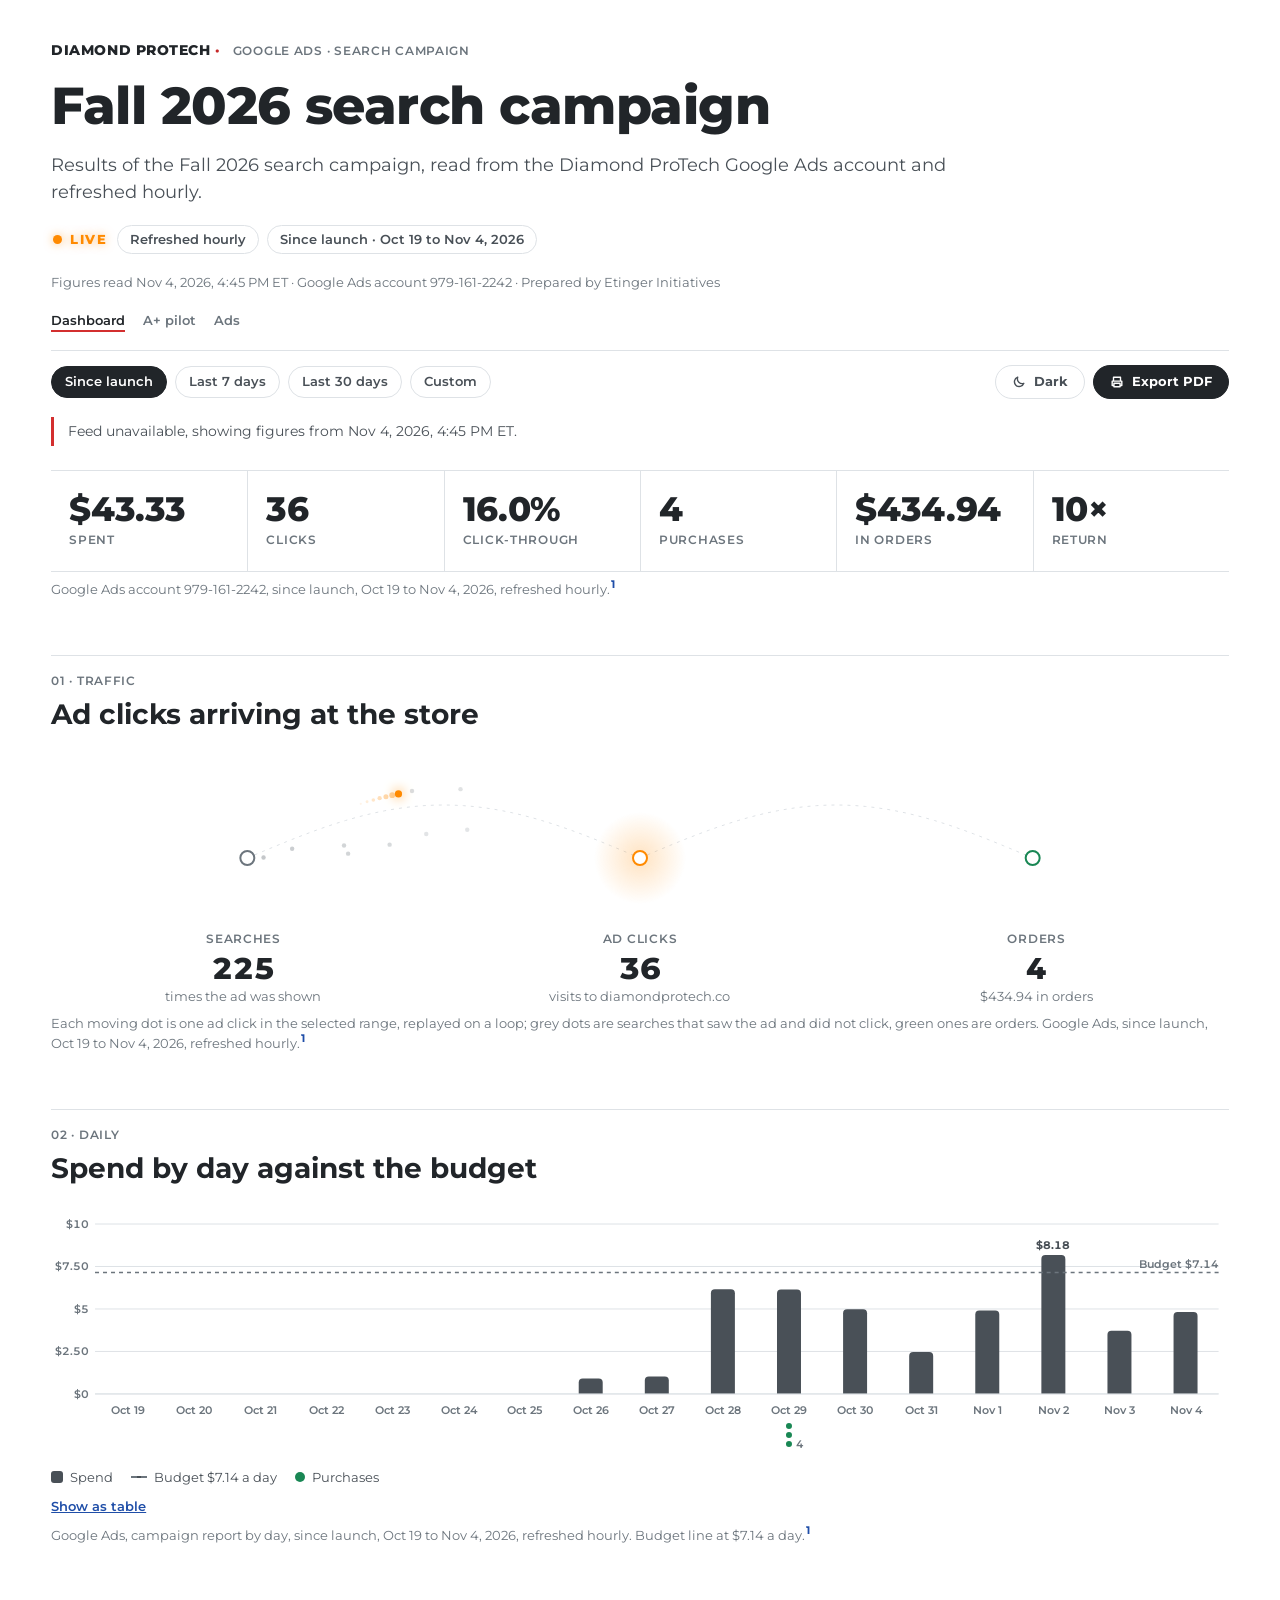
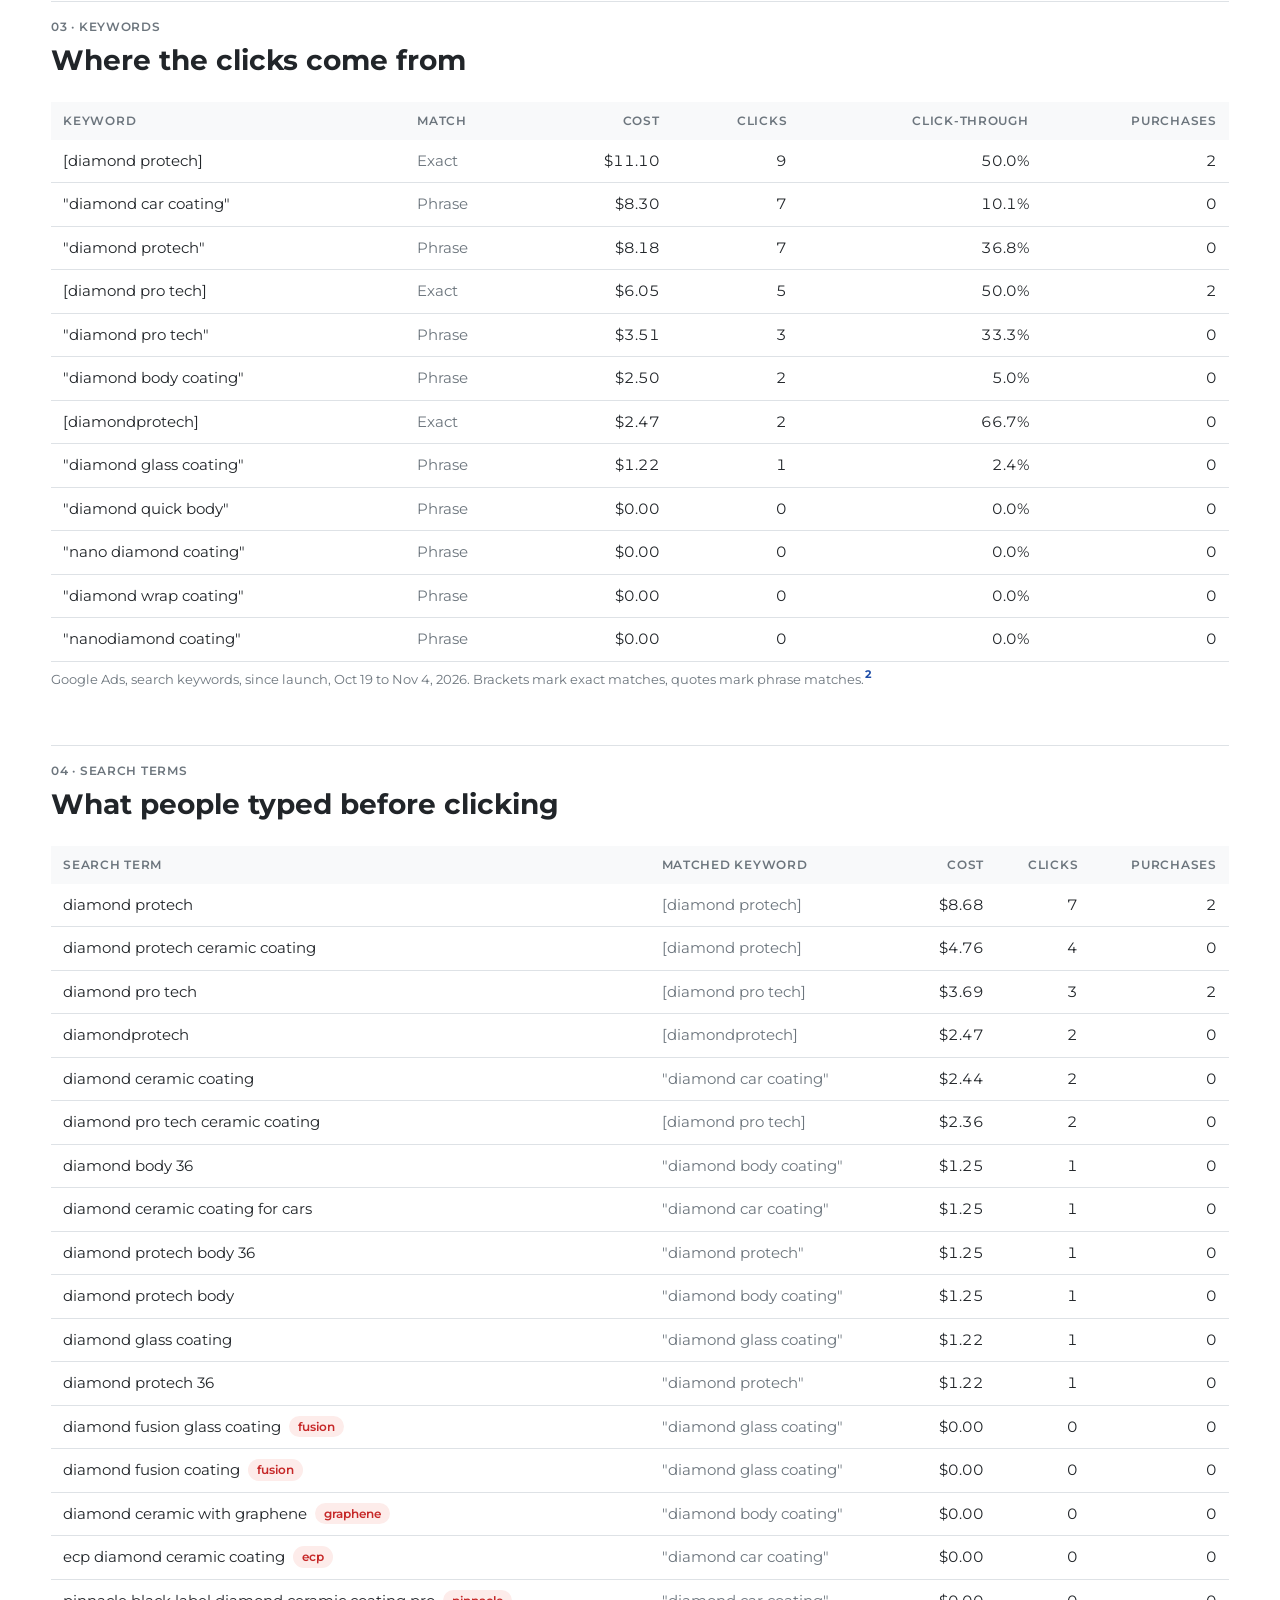
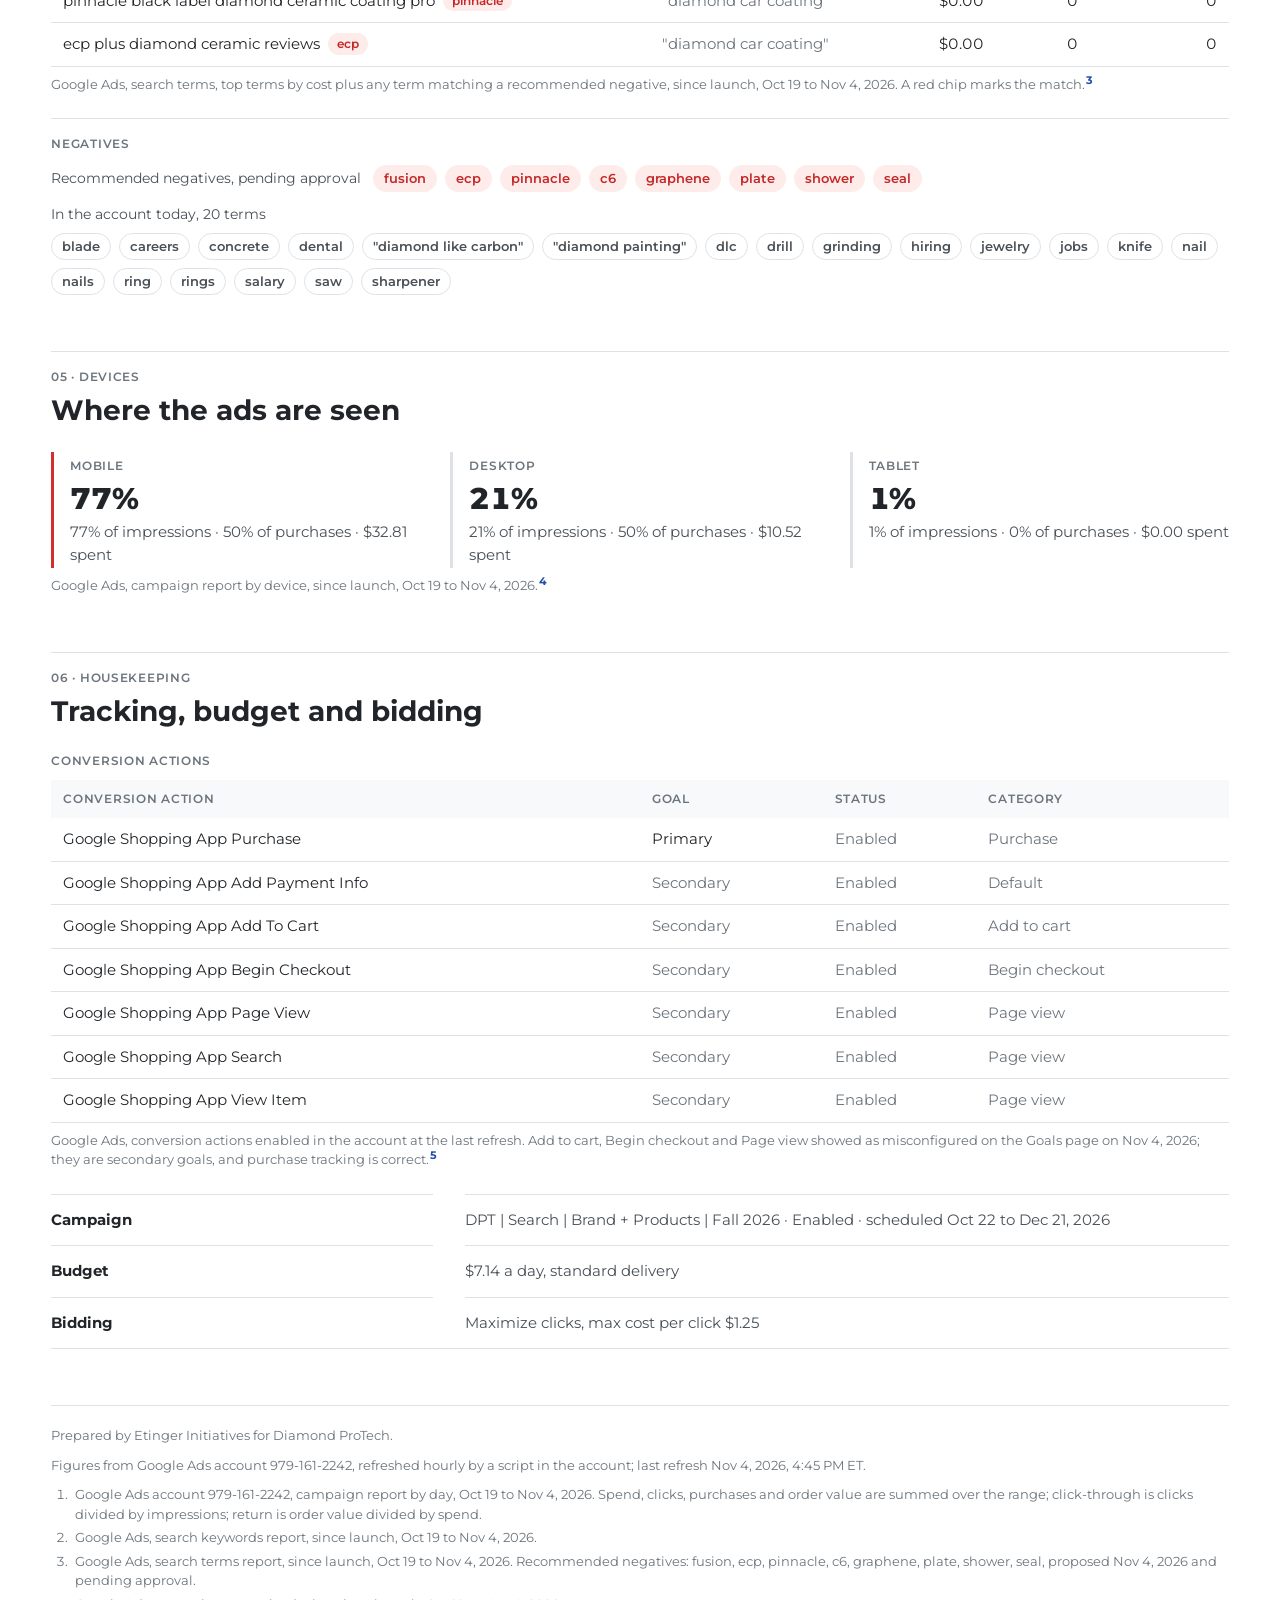
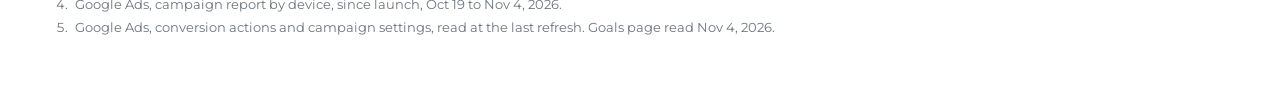
==== commit ccd85f86: "Light and dark mode toggle on all three pages, remembered per browser Co-Authored-By: Claude Fable 5" ====
--- a/index.html
+++ b/index.html
@@ -8,7 +8,9 @@
 <link rel="preconnect" href="https://fonts.googleapis.com">
 <link rel="preconnect" href="https://fonts.gstatic.com" crossorigin>
 <link rel="stylesheet" href="https://fonts.googleapis.com/css2?family=Montserrat:wght@400;500;600;700;800&display=swap">
-<link rel="stylesheet" href="/assets/dpt.css?v=20261104d">
+<link rel="stylesheet" href="/assets/dpt.css?v=20261104e">
+<script>(function(){try{var t=localStorage.getItem('dpt-theme');if(t==='light'||t==='dark')document.documentElement.setAttribute('data-theme',t);}catch(e){}})();</script>
+<script src="/assets/theme.js?v=20261104e" defer></script>
 </head>
 <body>
 <table class="pt" role="presentation"><tfoot><tr><td></td></tr></tfoot><tbody><tr><td>
@@ -45,6 +47,11 @@
           </span>
         </div>
         <span class="spacer"></span>
+        <button type="button" class="btn btn-quiet" id="theme" aria-label="Switch to dark mode">
+          <svg class="ic-moon" viewBox="0 0 16 16" aria-hidden="true" fill="none" stroke="currentColor" stroke-width="1.6" stroke-linecap="round" stroke-linejoin="round"><path d="M13.5 9.5A5.5 5.5 0 0 1 6.5 2.5a5.5 5.5 0 1 0 7 7z"/></svg>
+          <svg class="ic-sun" viewBox="0 0 16 16" aria-hidden="true" fill="none" stroke="currentColor" stroke-width="1.6" stroke-linecap="round" stroke-linejoin="round" style="display:none"><circle cx="8" cy="8" r="3"/><path d="M8 1.5v1.5M8 13v1.5M1.5 8H3M13 8h1.5M3.4 3.4l1 1M11.6 11.6l1 1M3.4 12.6l1-1M11.6 4.4l1-1"/></svg>
+          <span class="theme-text">Dark</span>
+        </button>
         <button type="button" class="btn" id="export">
           <svg viewBox="0 0 16 16" aria-hidden="true" fill="none" stroke="currentColor" stroke-width="1.6" stroke-linecap="round" stroke-linejoin="round"><path d="M4 6V2.5h8V6M4 12H2.5V7h11v5H12M4.5 9.5h7v4h-7z"/></svg>
           Export PDF
--- a/assets/dpt.css
+++ b/assets/dpt.css
@@ -84,6 +84,8 @@
 .btn{appearance:none;display:inline-flex;align-items:center;gap:8px;background:var(--ink);color:var(--bg);border:1px solid var(--ink);border-radius:999px;padding:8px 16px;font-size:13px;font-weight:700;line-height:1.2;cursor:pointer;text-decoration:none}
 .btn:hover{opacity:.9}
 .btn svg{width:14px;height:14px}
+.btn-quiet{background:transparent;color:var(--ink-700);border:1px solid var(--line)}
+.btn-quiet:hover{color:var(--ink);opacity:1}
 .notice{display:none;border-left:3px solid var(--red);padding:4px 0 4px 14px;font-size:14px;color:var(--ink-700)}
 .notice.on{display:block}
 .notice.quiet{border-left-color:var(--line)}
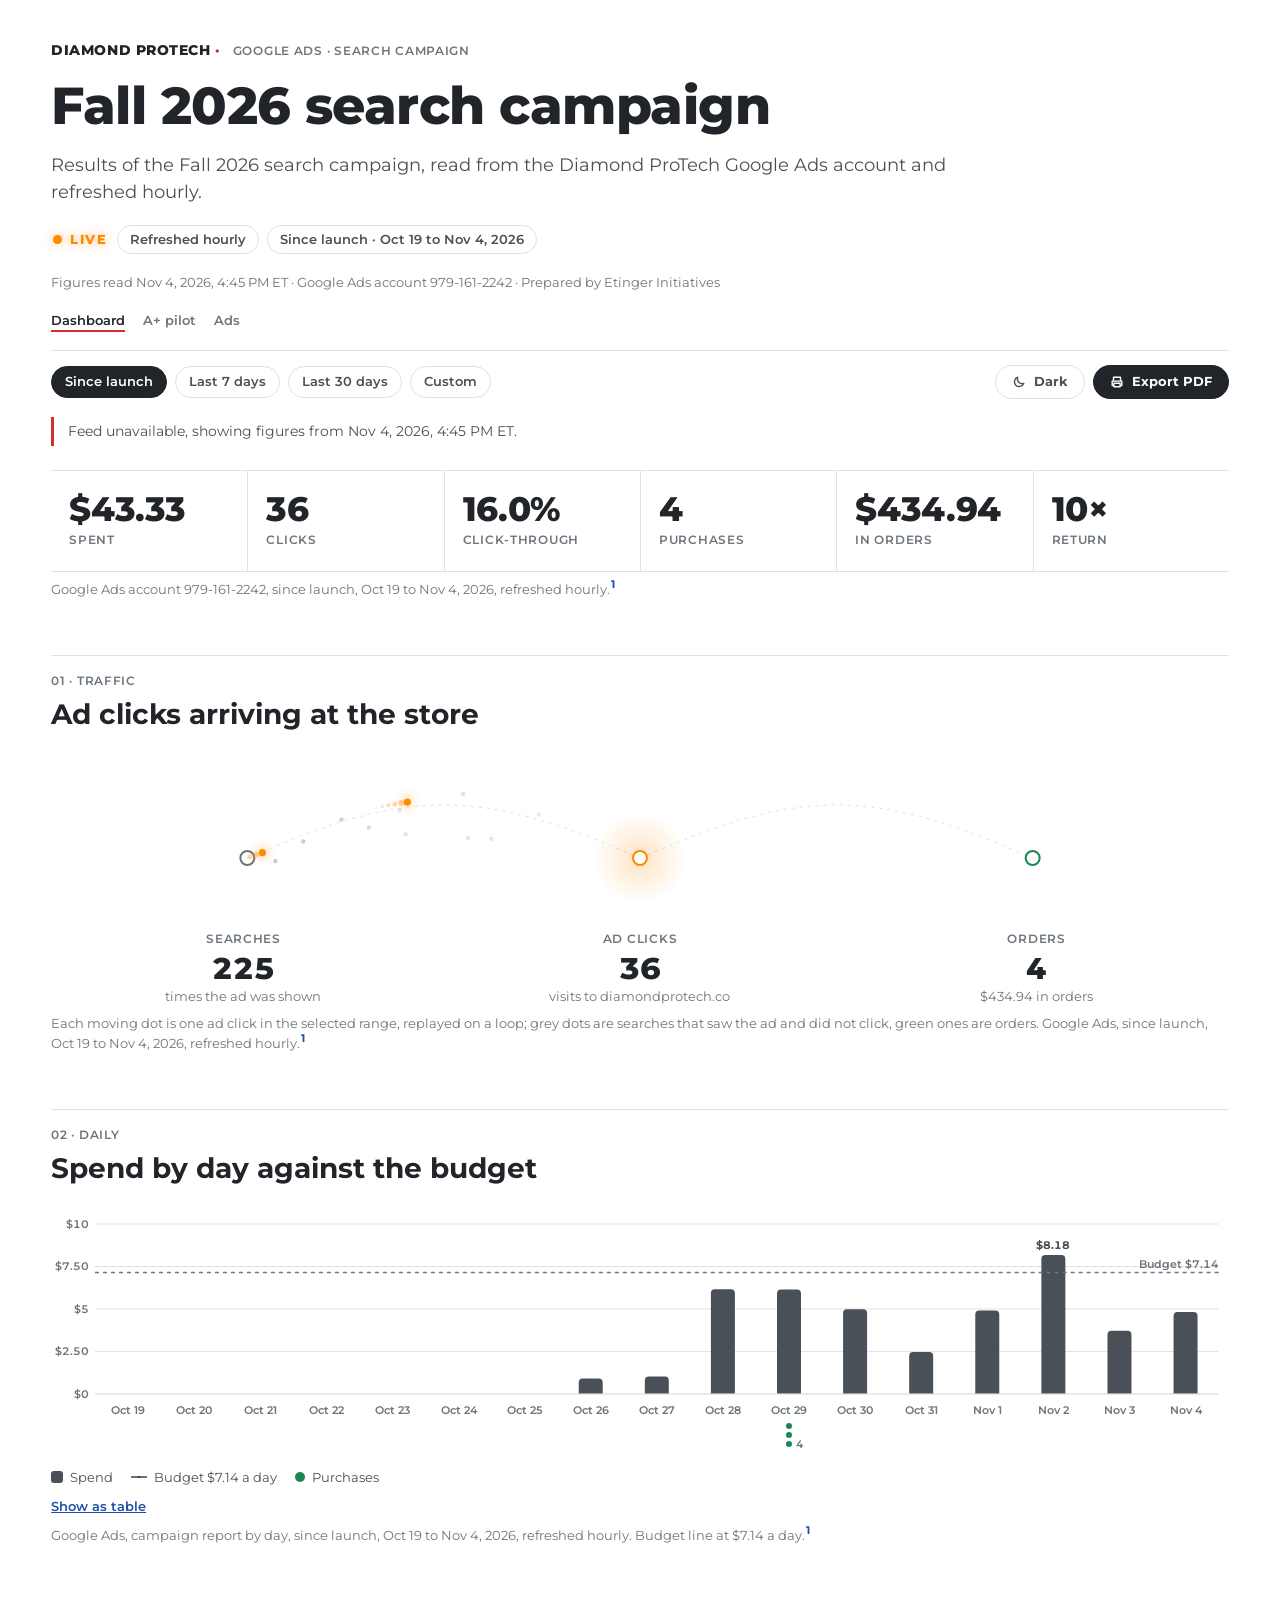
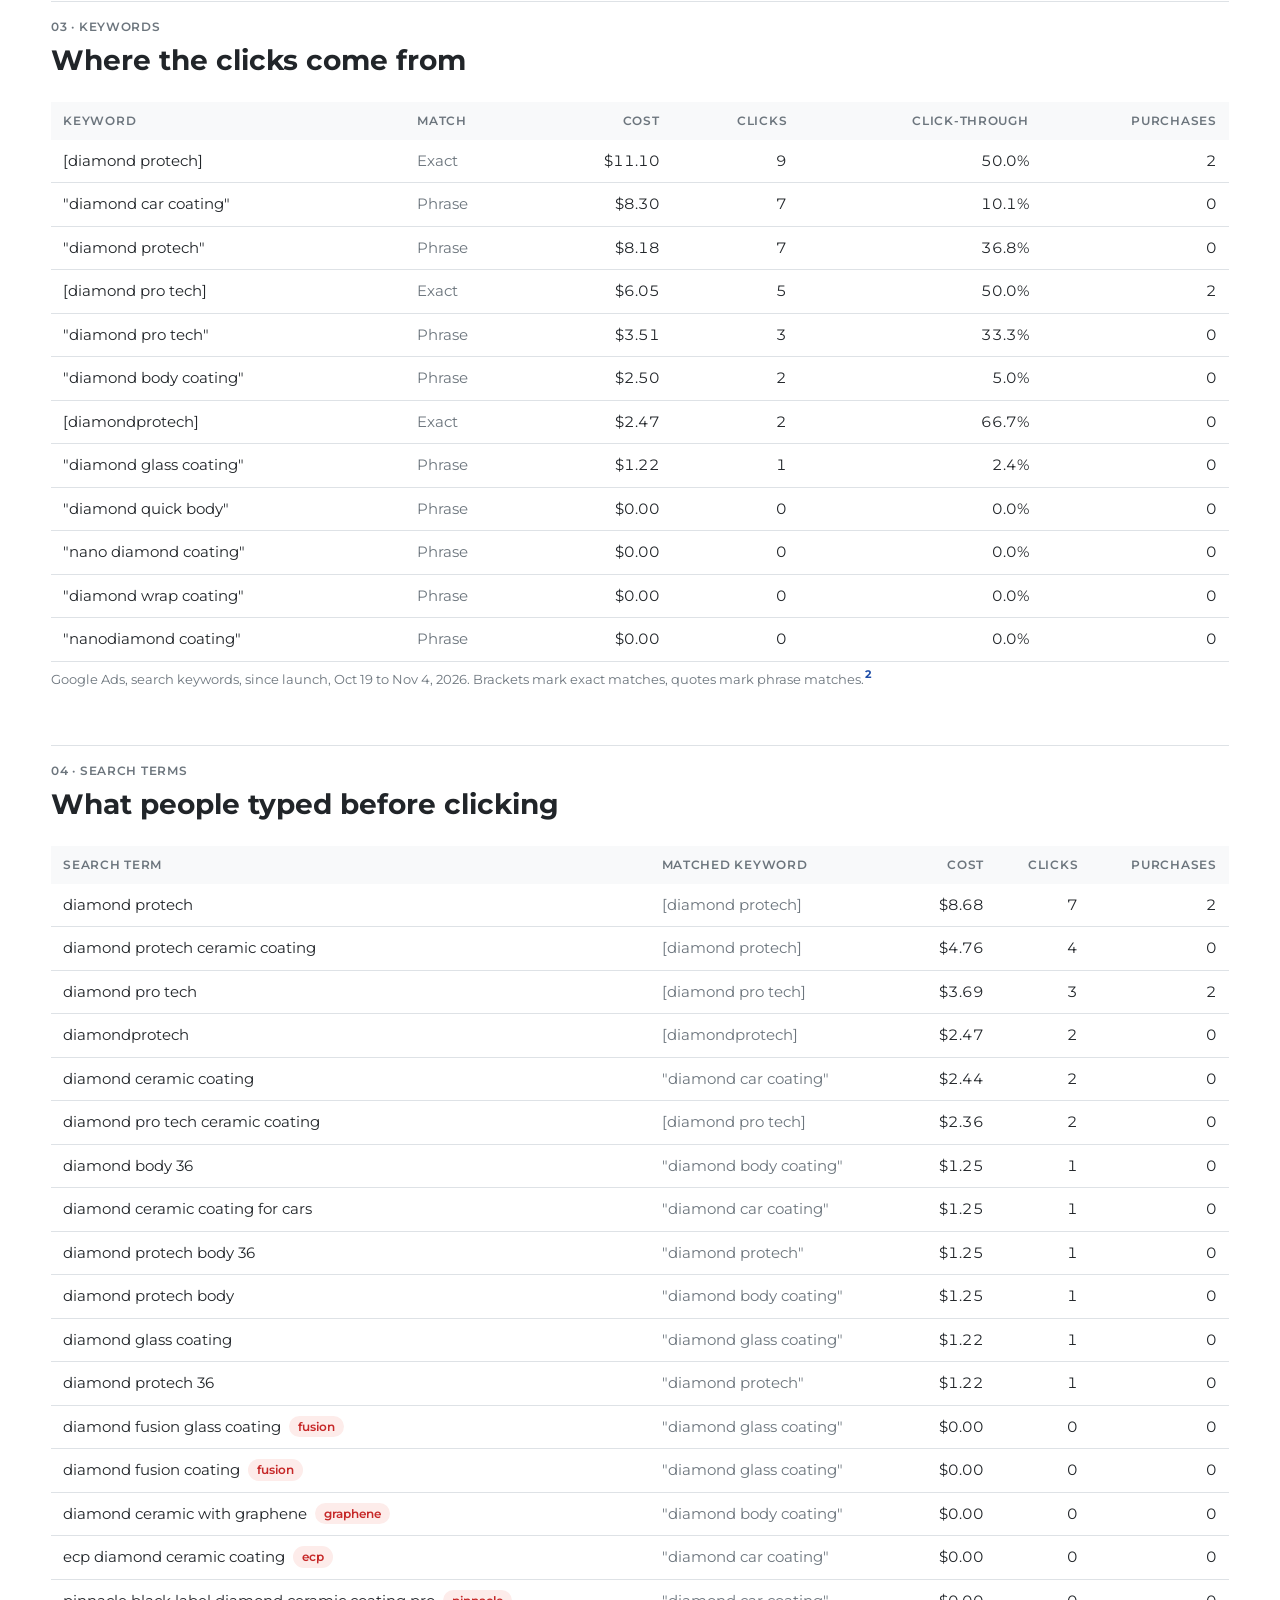
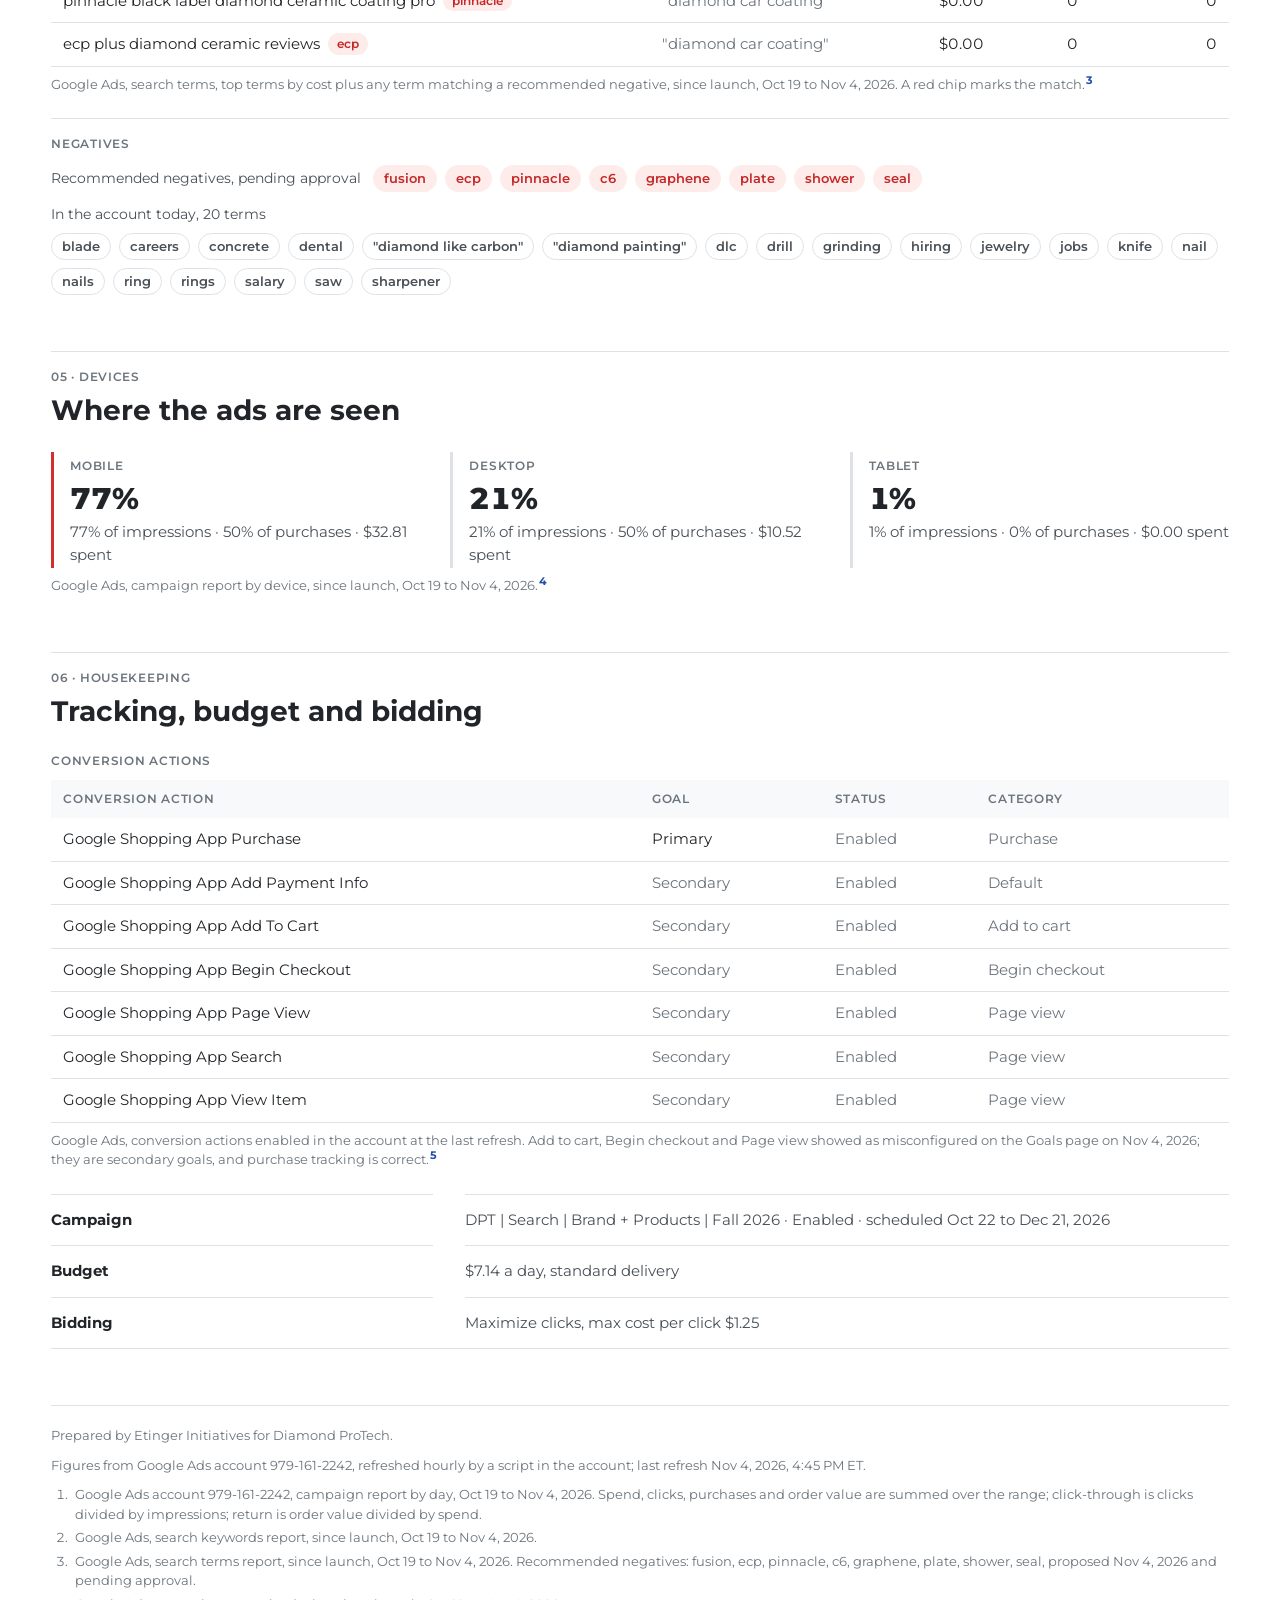
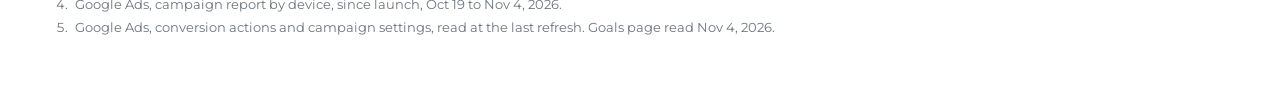
==== commit 49be2f0e: "A+ page: orange callout on the two packaging generations replaces the samples intro Co-Authored-By: " ====
--- a/index.html
+++ b/index.html
@@ -8,7 +8,7 @@
 <link rel="preconnect" href="https://fonts.googleapis.com">
 <link rel="preconnect" href="https://fonts.gstatic.com" crossorigin>
 <link rel="stylesheet" href="https://fonts.googleapis.com/css2?family=Montserrat:wght@400;500;600;700;800&display=swap">
-<link rel="stylesheet" href="/assets/dpt.css?v=20261104e">
+<link rel="stylesheet" href="/assets/dpt.css?v=20261104f">
 <script>(function(){try{var t=localStorage.getItem('dpt-theme');if(t==='light'||t==='dark')document.documentElement.setAttribute('data-theme',t);}catch(e){}})();</script>
 <script src="/assets/theme.js?v=20261104e" defer></script>
 </head>
--- a/assets/dpt.css
+++ b/assets/dpt.css
@@ -244,6 +244,10 @@
 .live.still{text-shadow:none;opacity:.6}
 @keyframes livepulse{0%{box-shadow:0 0 0 0 var(--live-glow),0 0 10px var(--live-glow)}70%{box-shadow:0 0 0 9px rgba(255,138,0,0),0 0 12px var(--live-glow)}100%{box-shadow:0 0 0 0 rgba(255,138,0,0),0 0 10px var(--live-glow)}}
 @media (prefers-reduced-motion:reduce){.live i{animation:none}}
+
+/* Orange callout, same glow as the live badge */
+.callout{color:var(--live);font-size:18px;font-weight:700;line-height:1.45;max-width:84ch;text-shadow:0 0 12px var(--live-glow)}
+@media print{.callout{text-shadow:none}}
 
 /* Traffic stream */
 .stream{position:relative;min-width:0}
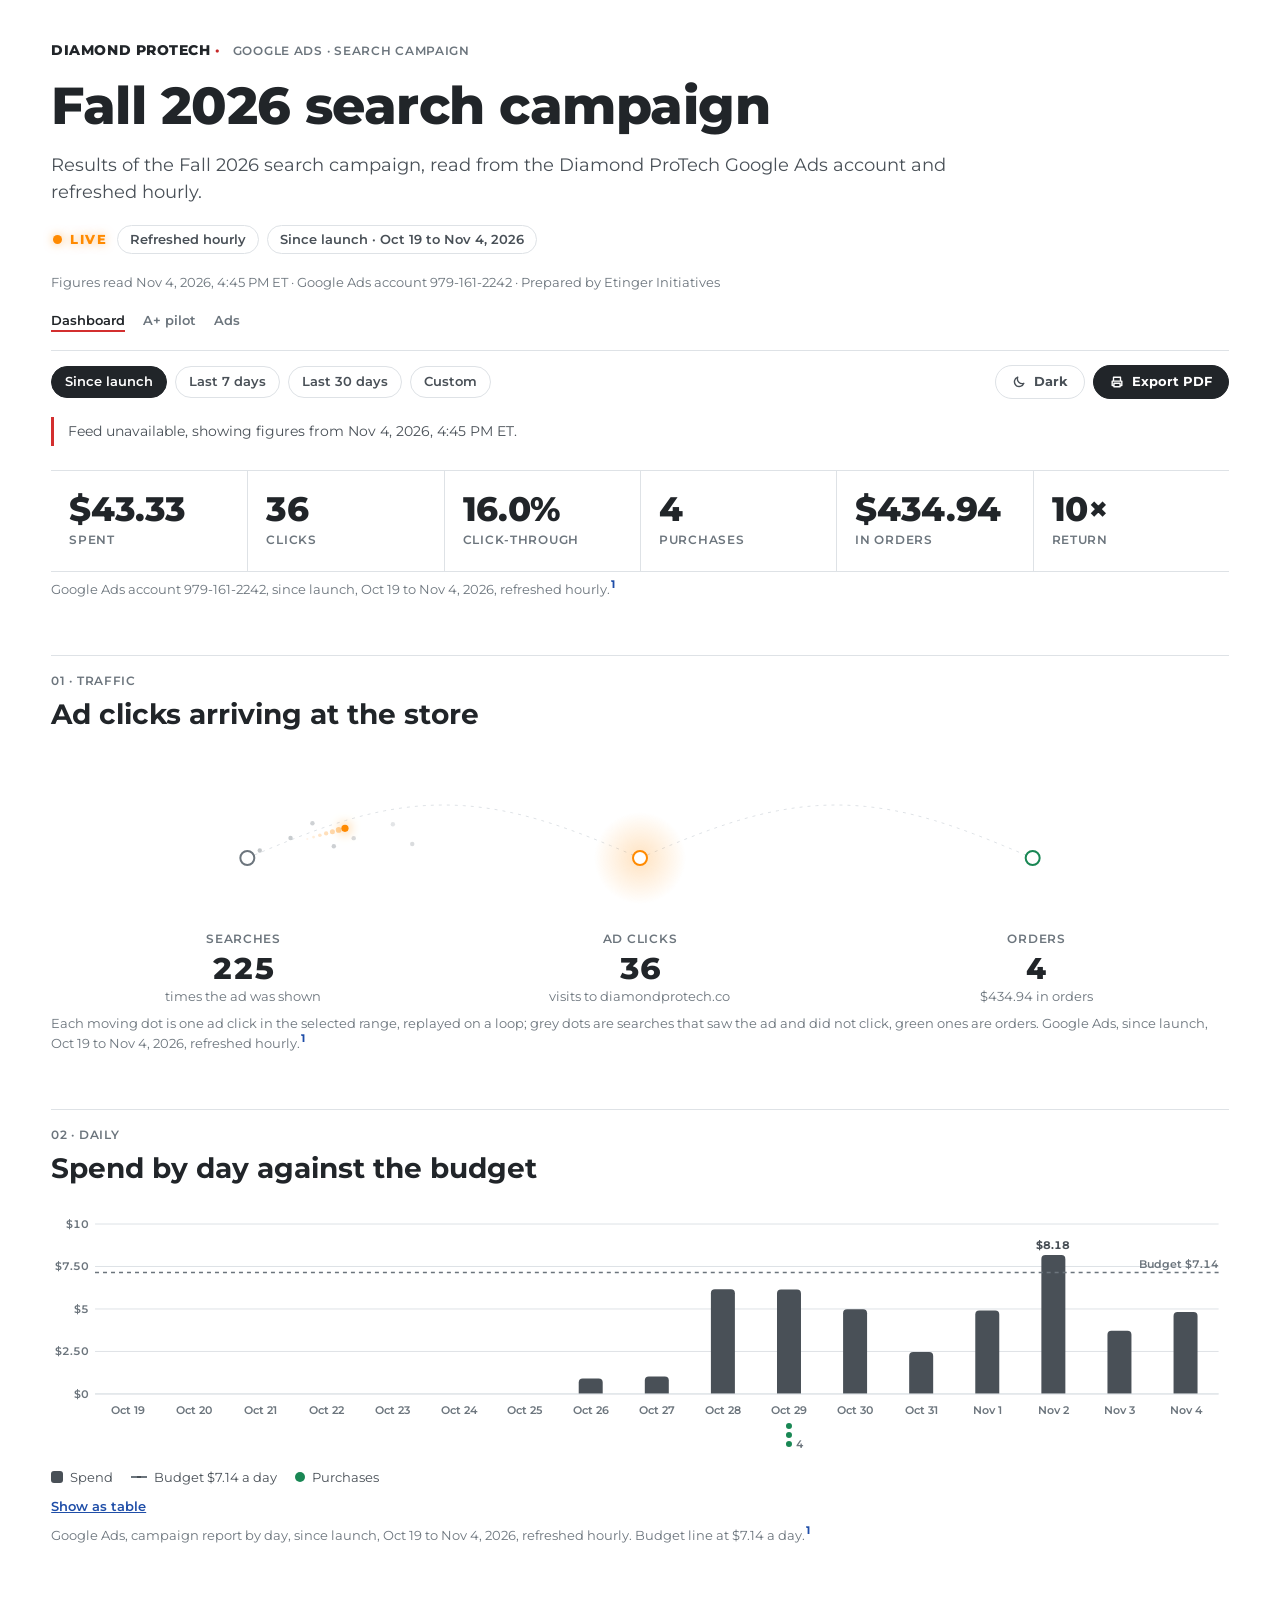
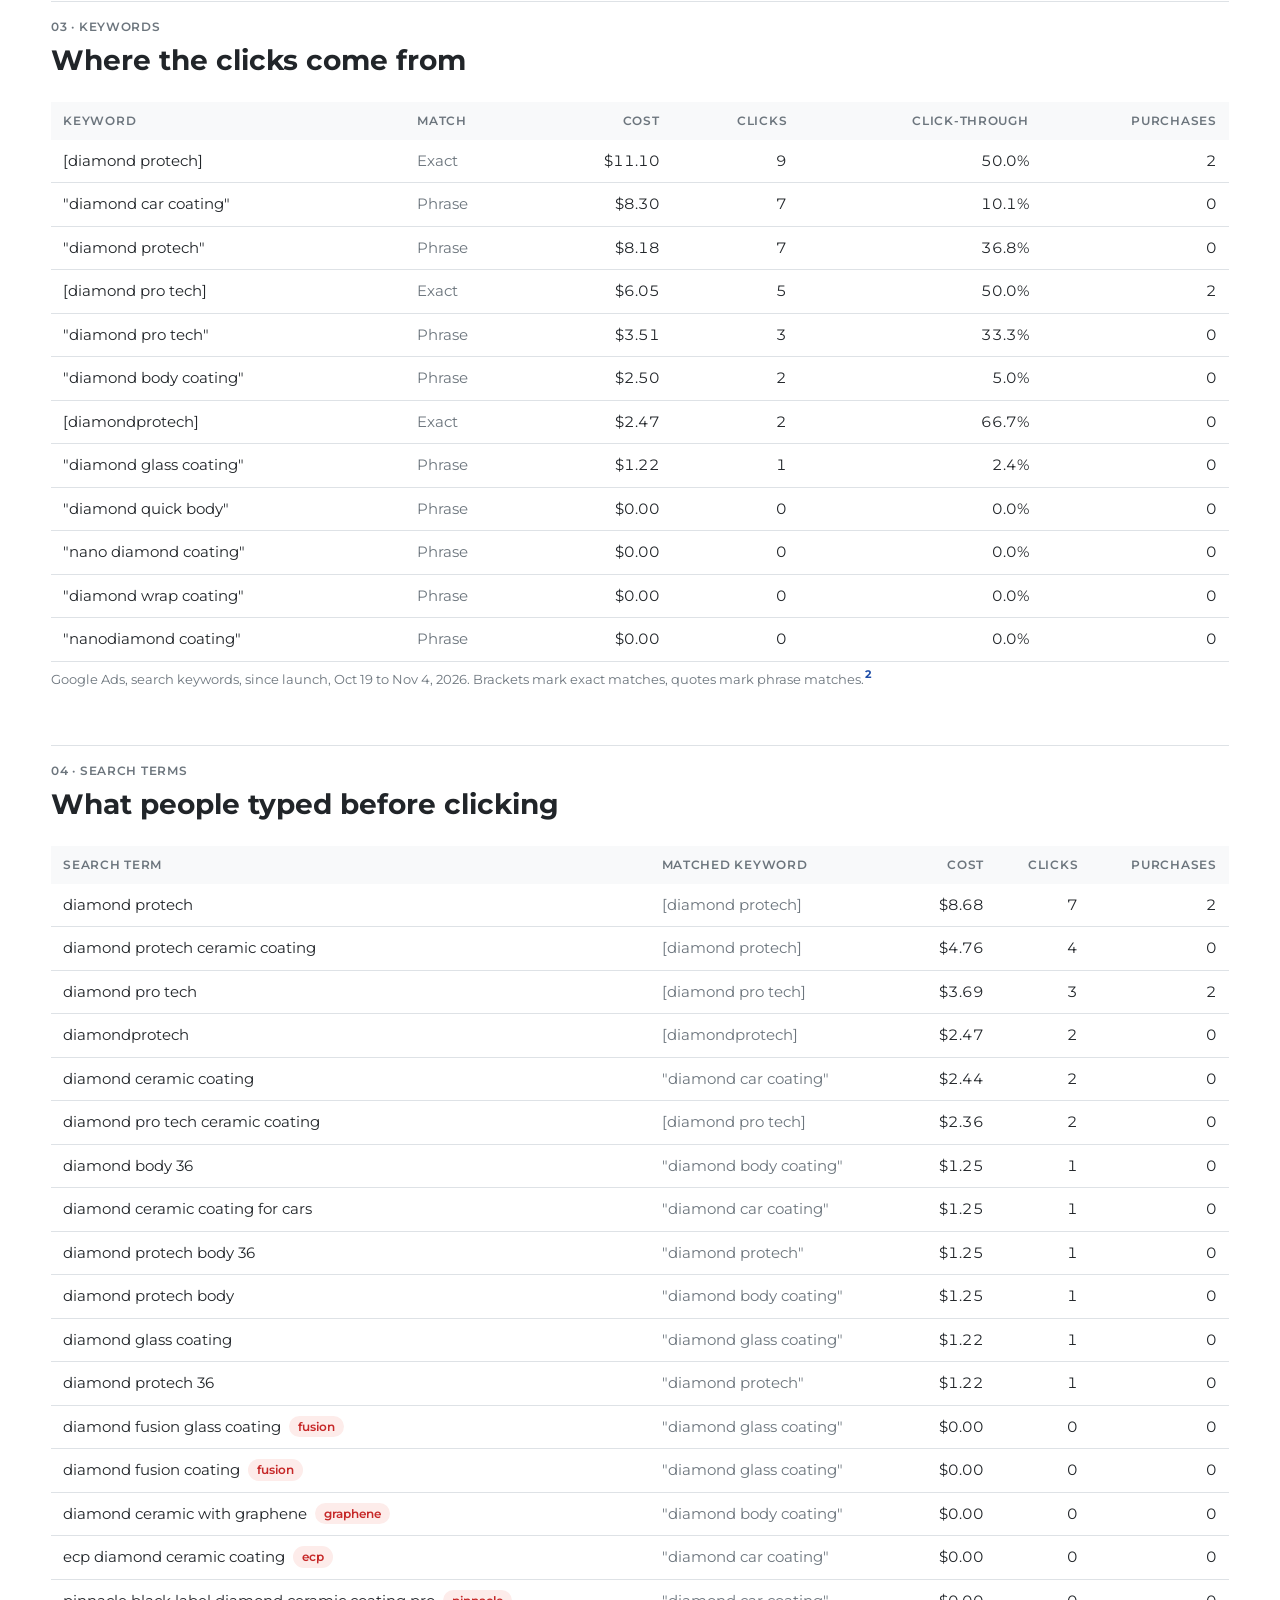
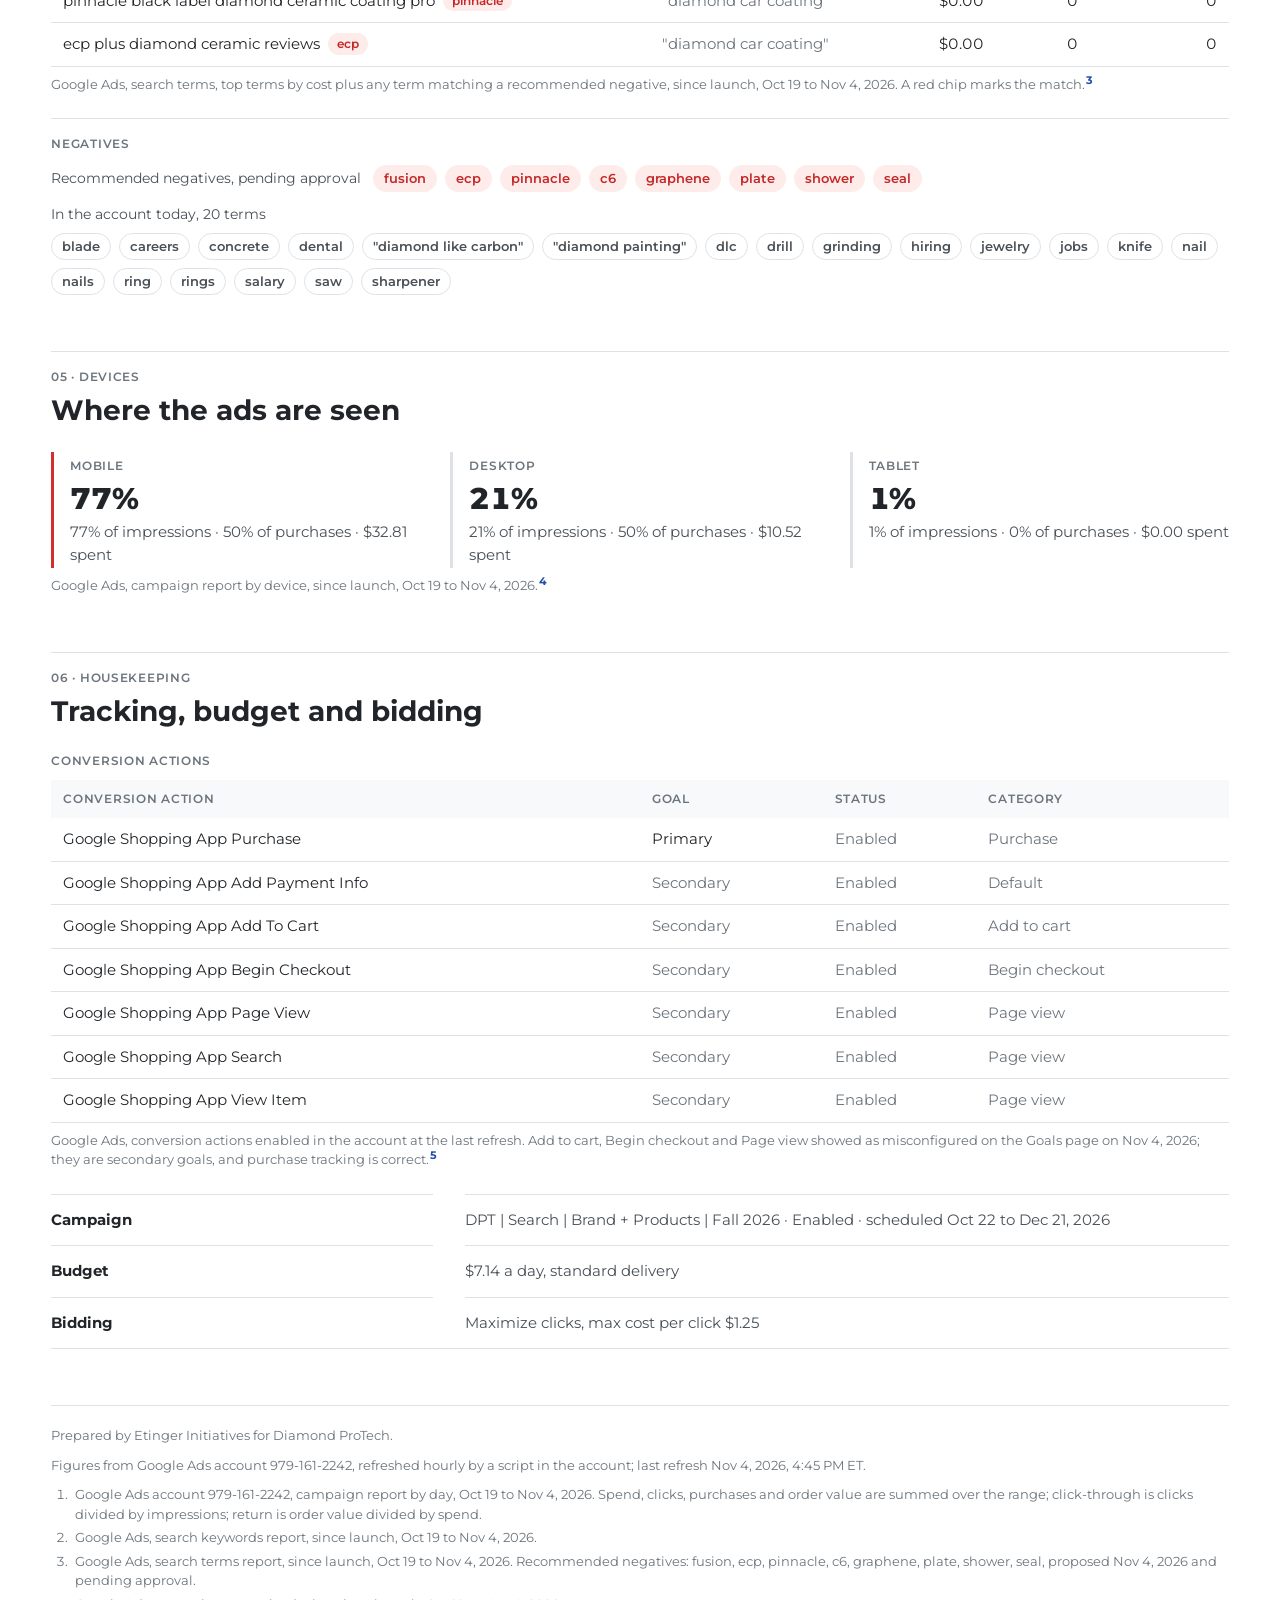
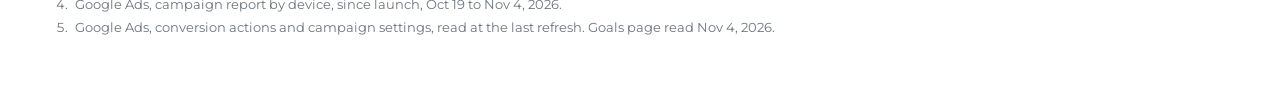
==== commit 9fc127a8: "Kit heroes and banner with both bottles; To go ahead sections removed; Track B as a plan strip and c" ====
--- a/index.html
+++ b/index.html
@@ -8,7 +8,7 @@
 <link rel="preconnect" href="https://fonts.googleapis.com">
 <link rel="preconnect" href="https://fonts.gstatic.com" crossorigin>
 <link rel="stylesheet" href="https://fonts.googleapis.com/css2?family=Montserrat:wght@400;500;600;700;800&display=swap">
-<link rel="stylesheet" href="/assets/dpt.css?v=20261104f">
+<link rel="stylesheet" href="/assets/dpt.css?v=20261104g">
 <script>(function(){try{var t=localStorage.getItem('dpt-theme');if(t==='light'||t==='dark')document.documentElement.setAttribute('data-theme',t);}catch(e){}})();</script>
 <script src="/assets/theme.js?v=20261104e" defer></script>
 </head>
--- a/assets/dpt.css
+++ b/assets/dpt.css
@@ -244,6 +244,22 @@
 .live.still{text-shadow:none;opacity:.6}
 @keyframes livepulse{0%{box-shadow:0 0 0 0 var(--live-glow),0 0 10px var(--live-glow)}70%{box-shadow:0 0 0 9px rgba(255,138,0,0),0 0 12px var(--live-glow)}100%{box-shadow:0 0 0 0 rgba(255,138,0,0),0 0 10px var(--live-glow)}}
 @media (prefers-reduced-motion:reduce){.live i{animation:none}}
+
+/* Track B plan */
+.plan{display:grid;gap:24px}
+.plan-strip{grid-template-columns:repeat(2,1fr)}
+@media (min-width:720px){.plan-strip{grid-template-columns:repeat(4,1fr)}.plan-strip div:nth-child(n+3){border-top:0}.plan-strip div:nth-child(n+2){border-left:1px solid var(--line)}}
+.plan-table td b{font-weight:700}
+.plan-table td{vertical-align:top}
+@media (max-width:719px){
+  .plan-table thead{display:none}
+  .plan-table,.plan-table tbody,.plan-table tr,.plan-table td{display:block;width:100%}
+  .plan-table tr{padding:14px 0;border-bottom:1px solid var(--line)}
+  .plan-table td{border:0;padding:3px 0}
+  .plan-table td::before{content:attr(data-label);display:block;font-size:12px;font-weight:600;text-transform:uppercase;letter-spacing:.06em;color:var(--ink-500);margin-top:6px}
+  .plan-table td[data-label="Channel"]::before{display:none}
+  .plan-table td[data-label="Channel"] b{font-size:17px}
+}
 
 /* Orange callout, same glow as the live badge */
 .callout{color:var(--live);font-size:18px;font-weight:700;line-height:1.45;max-width:84ch;text-shadow:0 0 12px var(--live-glow)}
